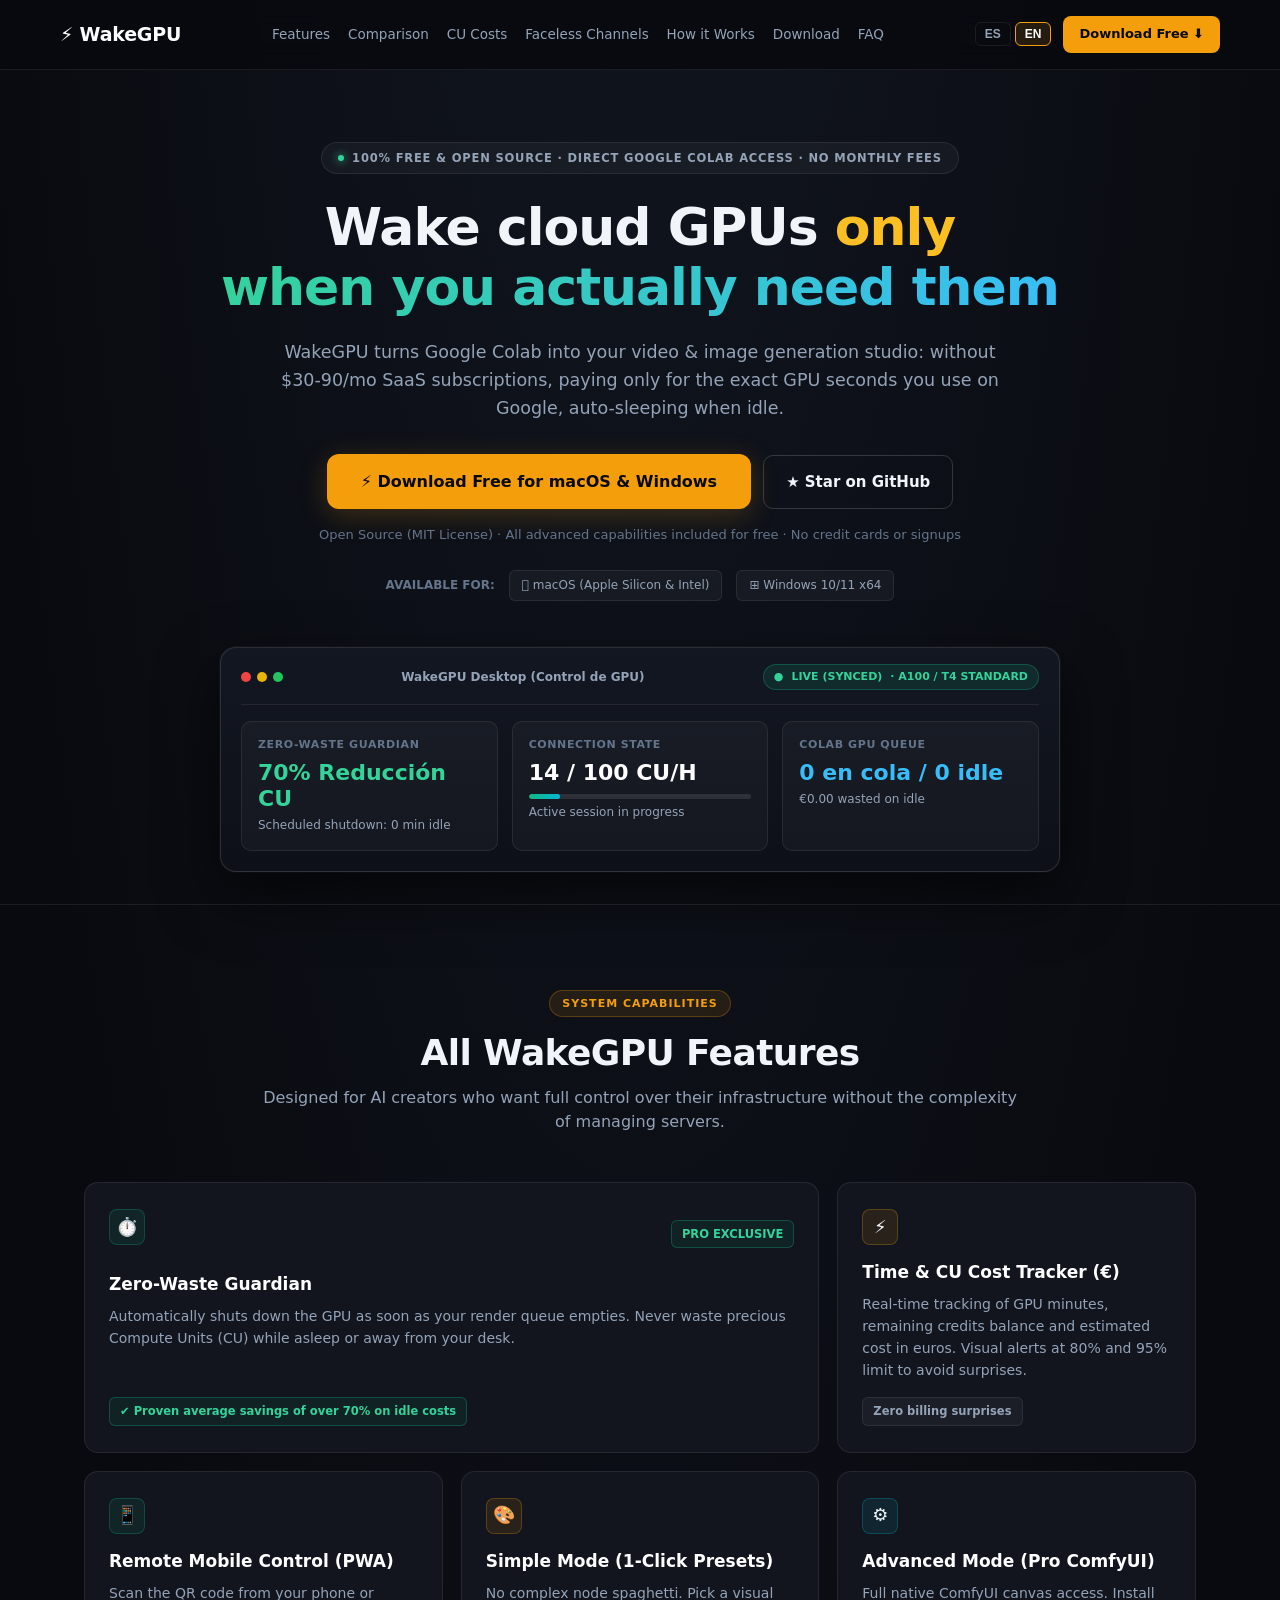
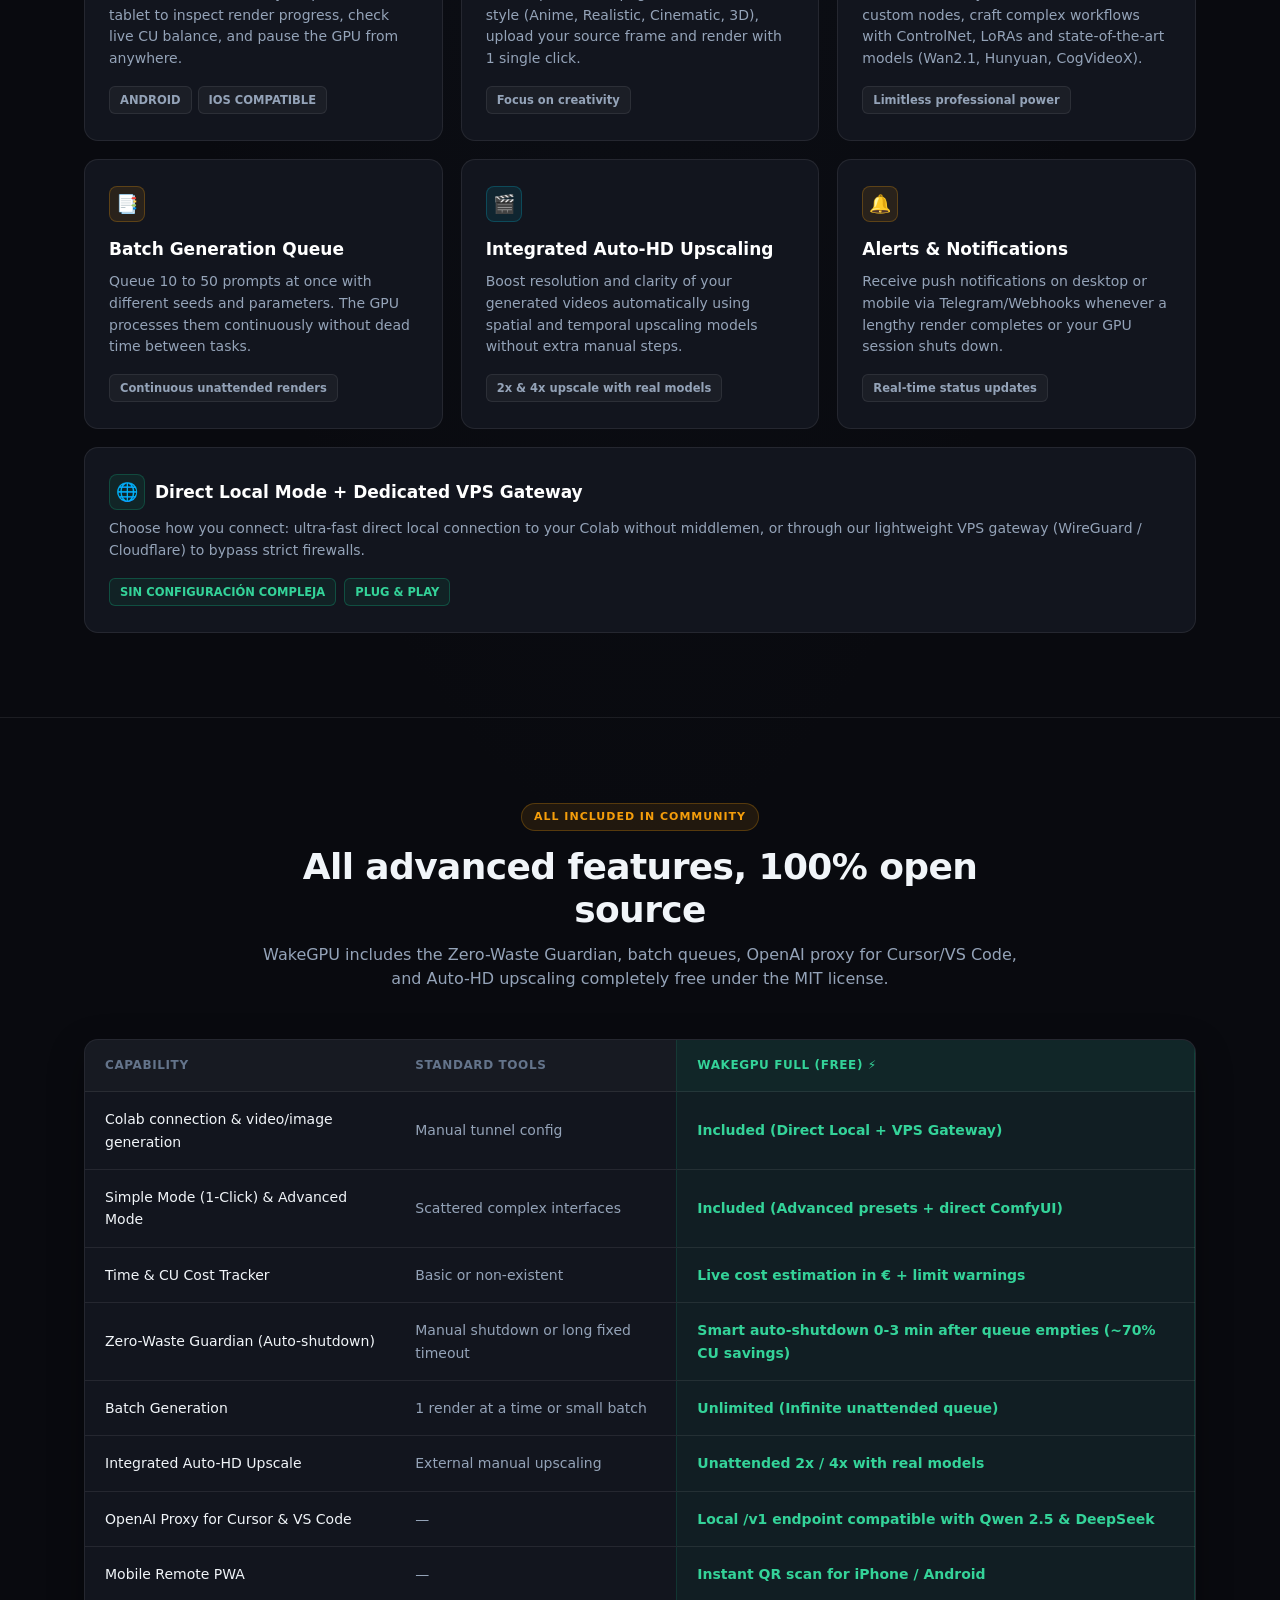
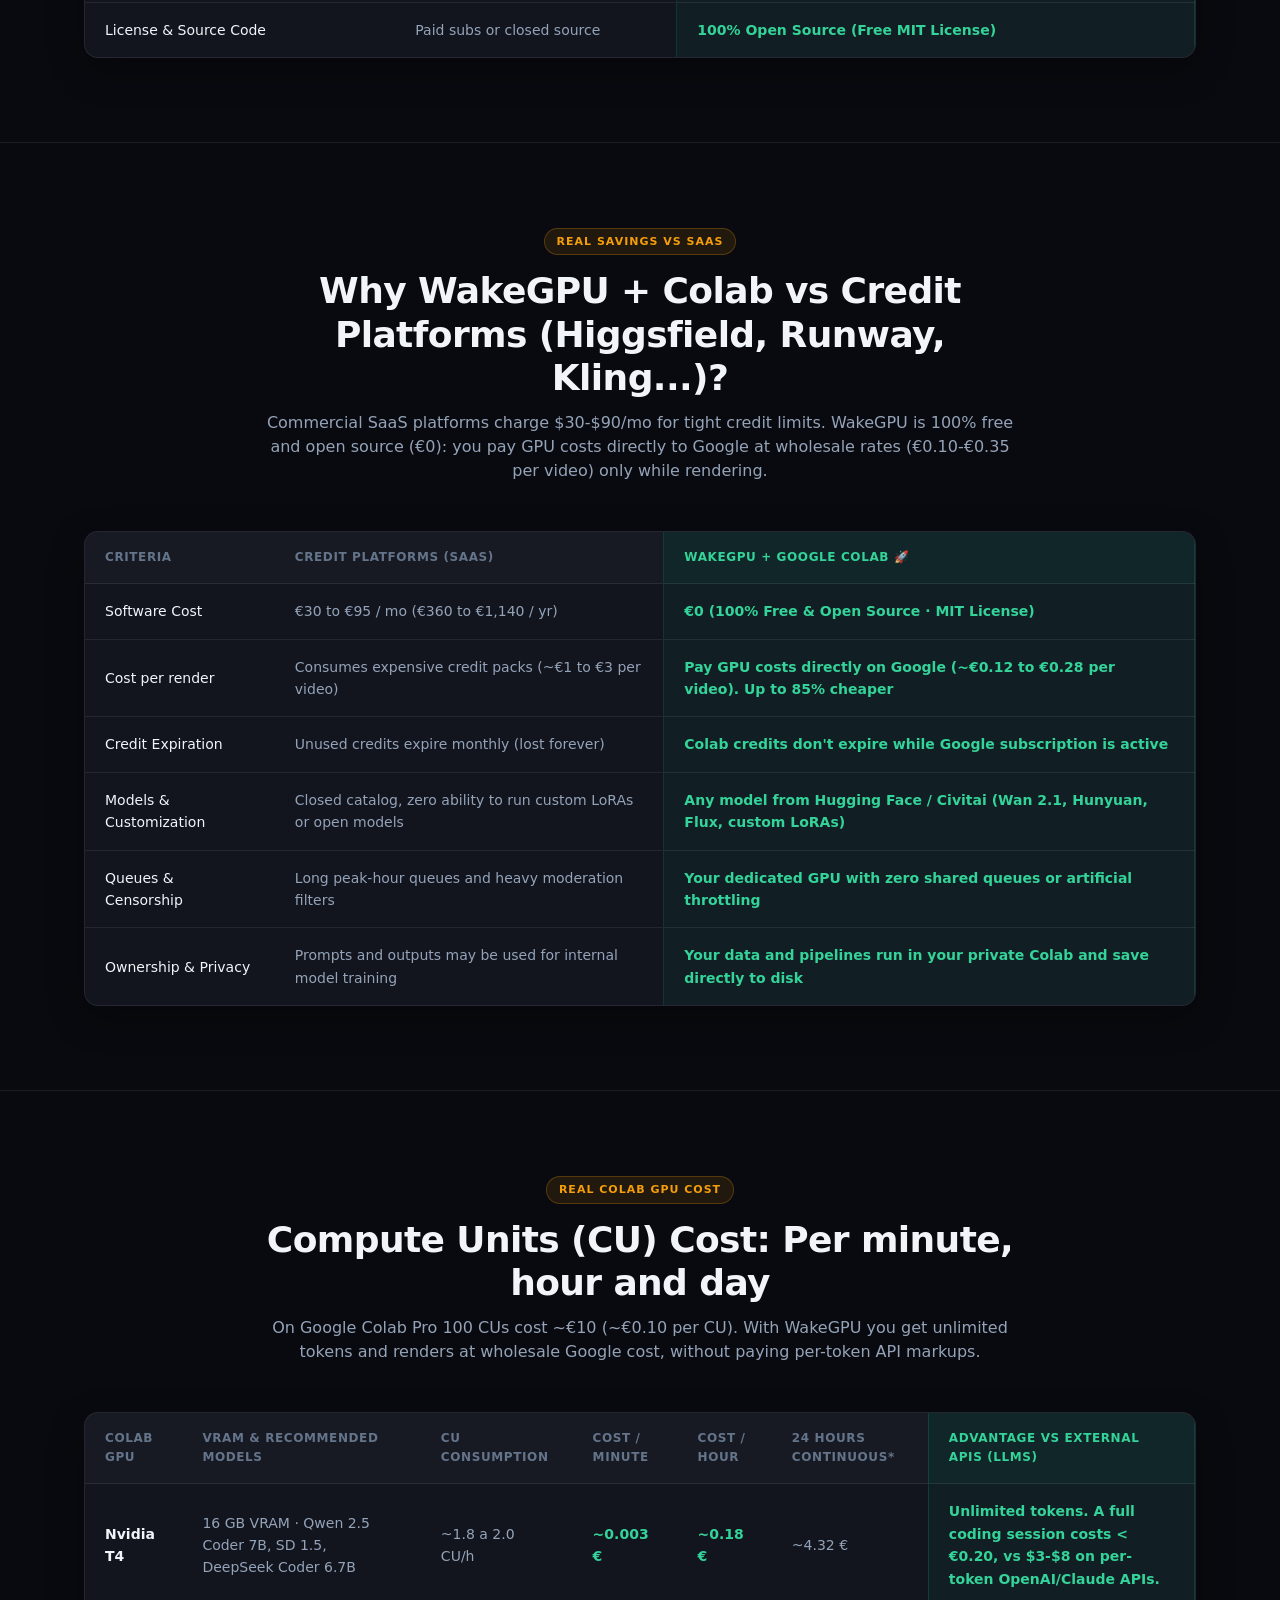
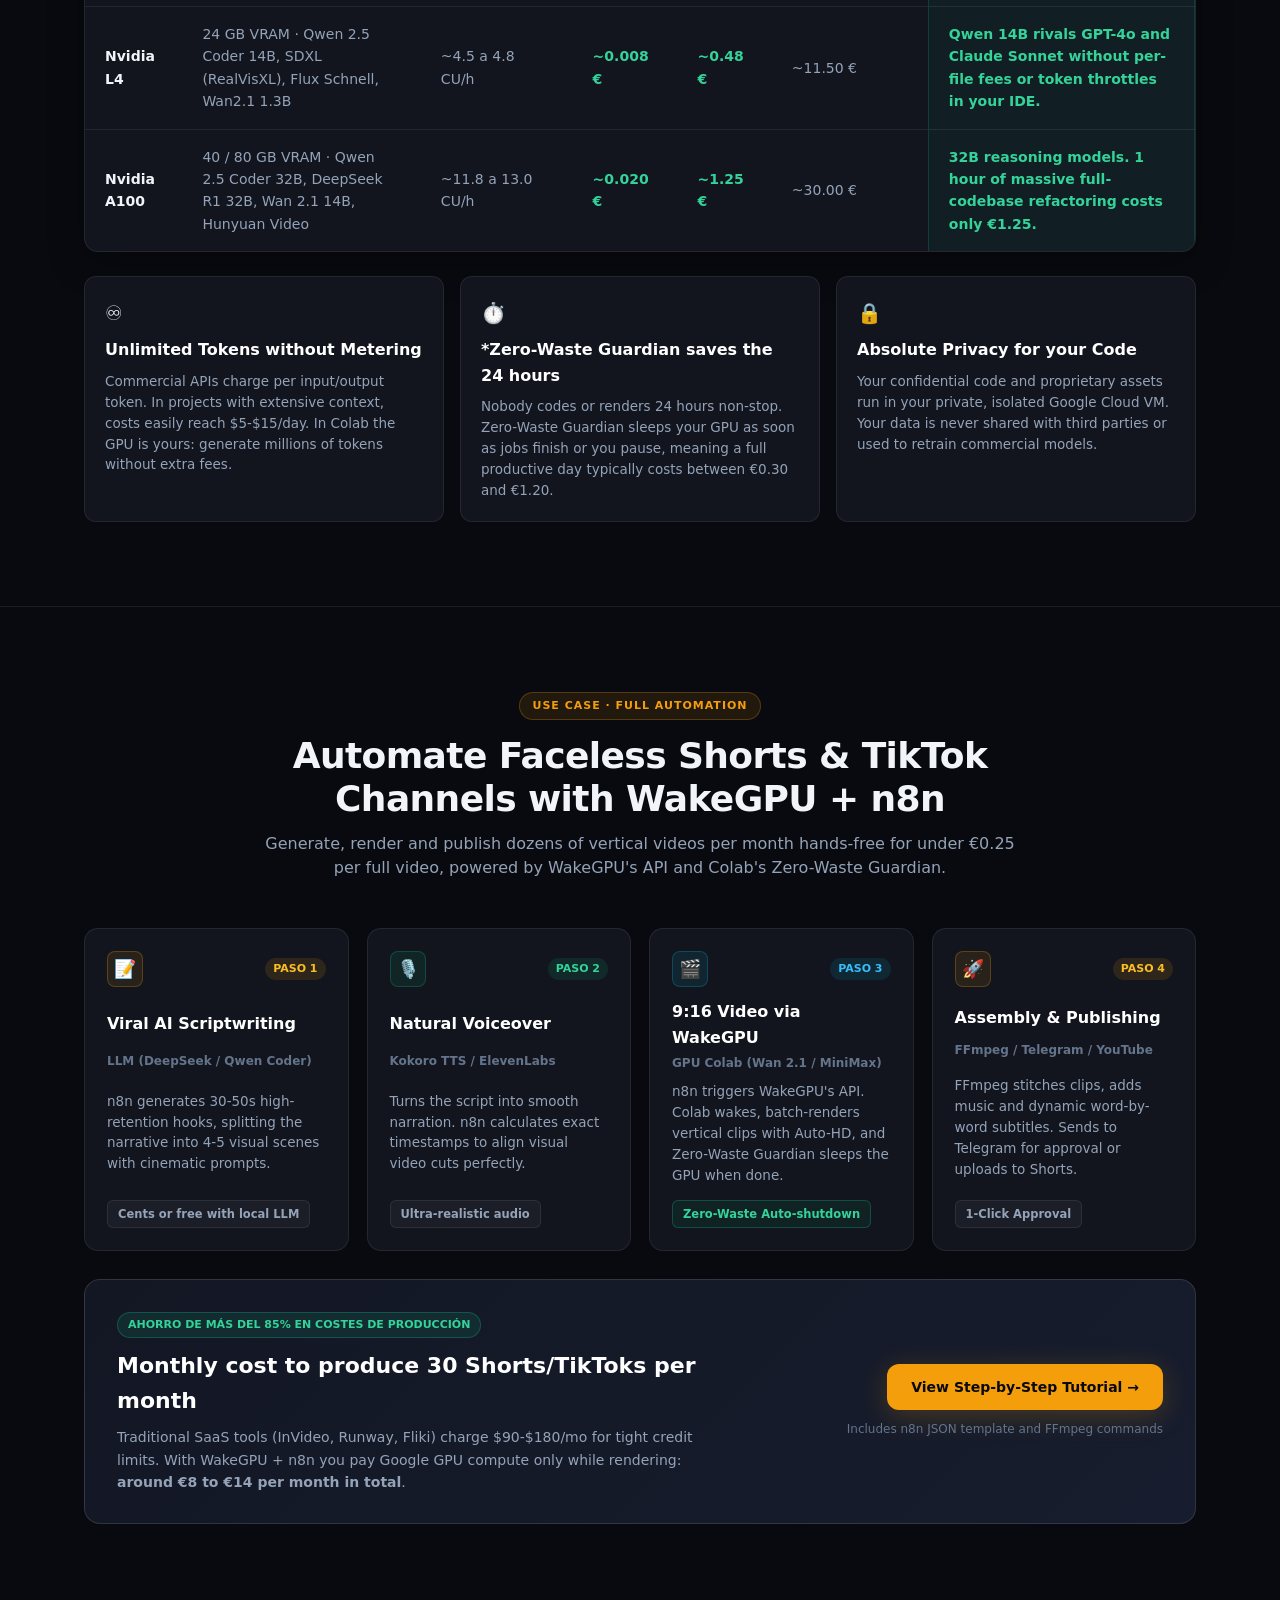
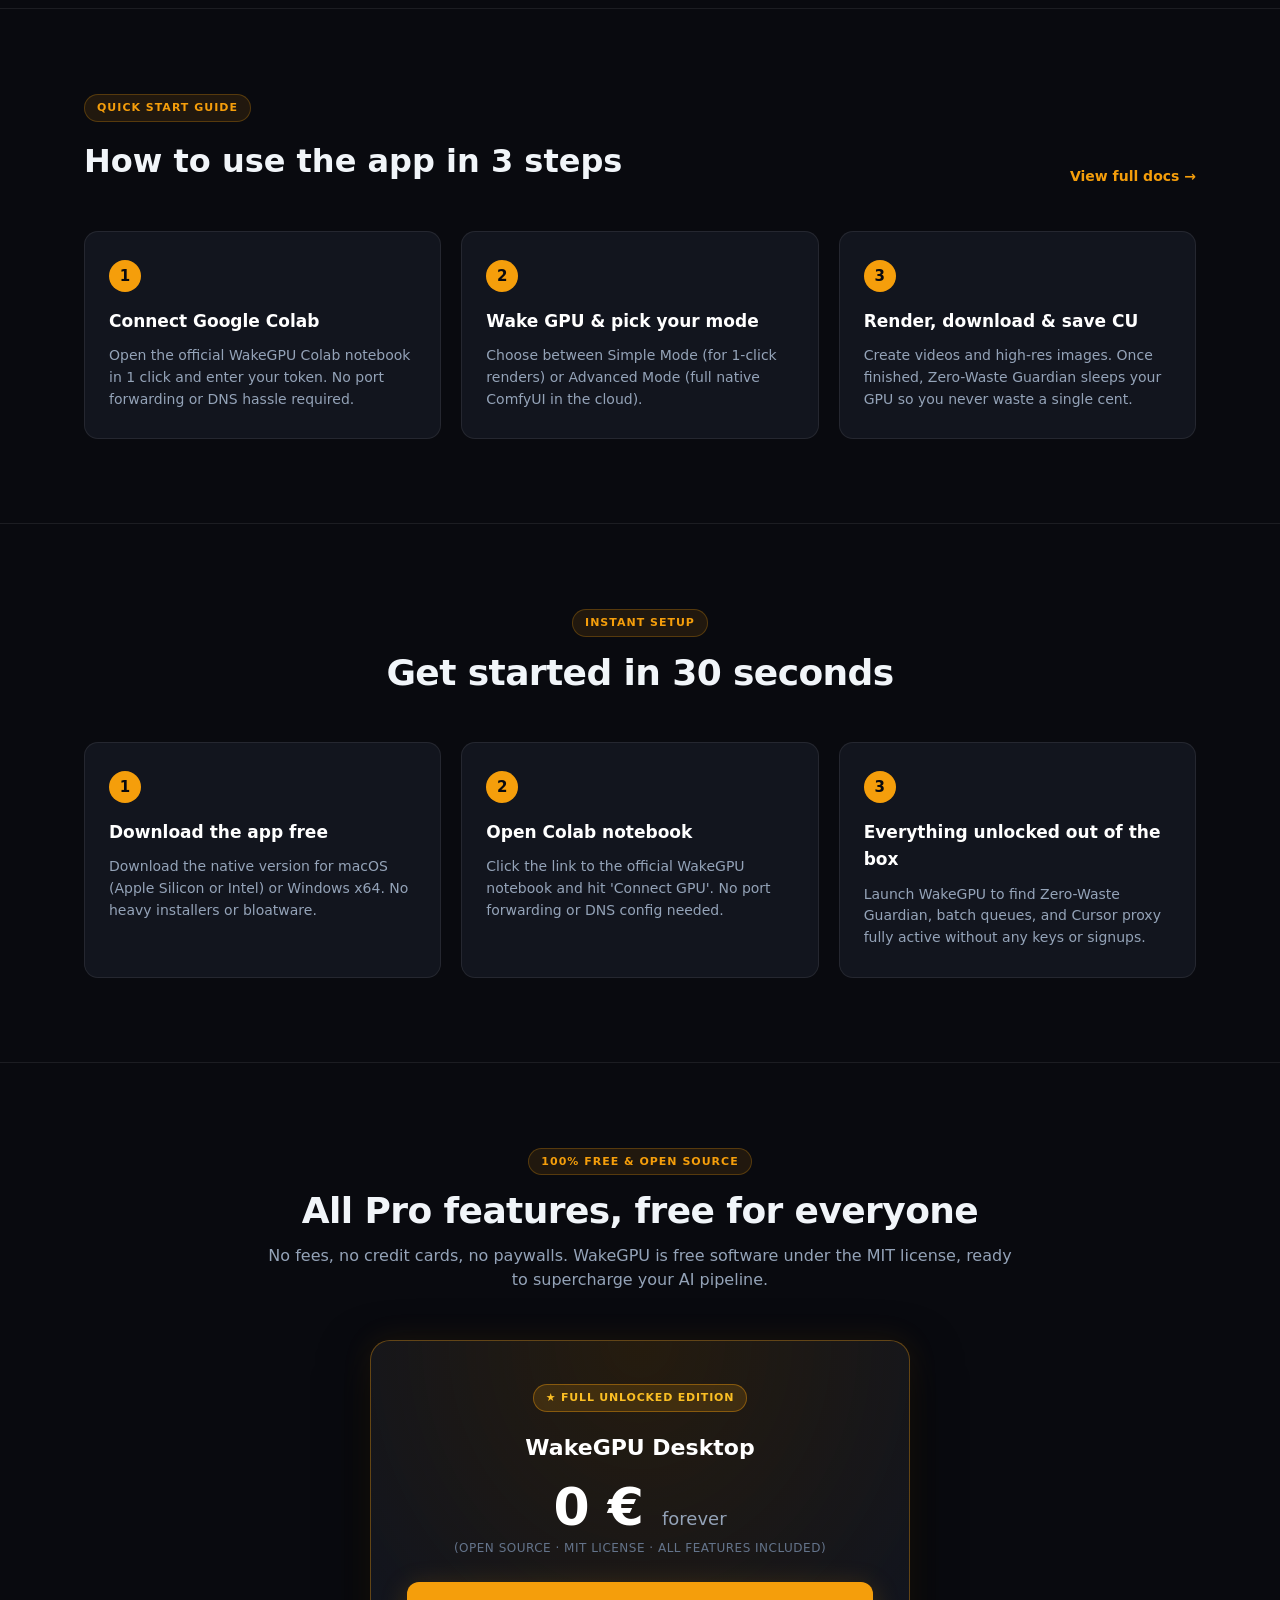
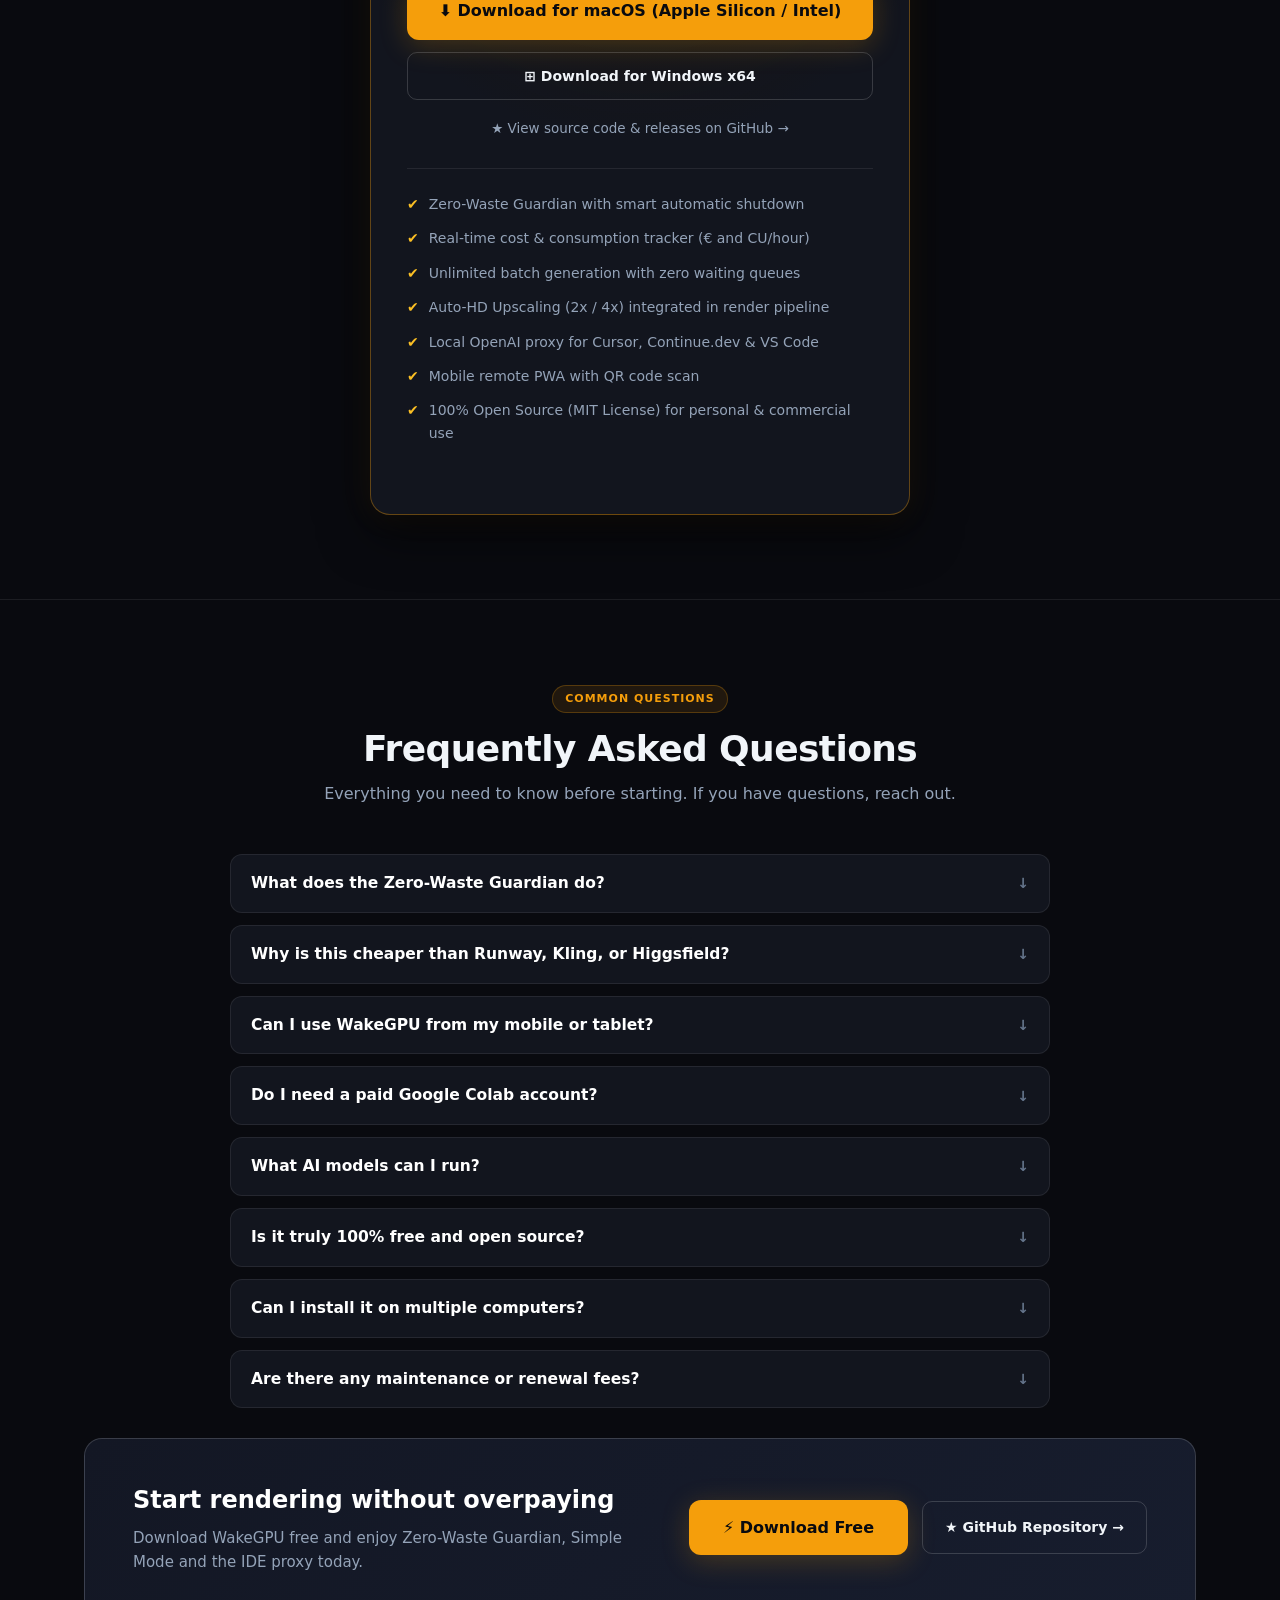
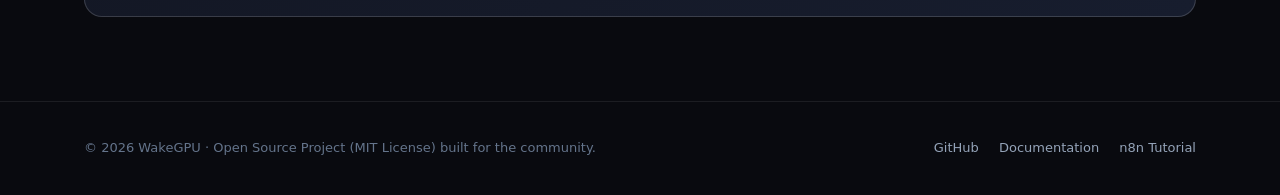
==== web/index.html @ 1412e888 "feat: initial release of WakeGPU - native macOS/Windows Colab GPU workbench" ====
<!doctype html>
<html lang="es">
<head>
<meta charset="utf-8">
<meta name="viewport" content="width=device-width, initial-scale=1">
<title>WakeGPU · Despierta GPUs en Google Colab bajo demanda (100% Open Source)</title>
<meta name="description" content="WakeGPU conecta Google Colab en tu estudio de generación de vídeo, imagen y LLMs para código (Cursor / VS Code). Cero gasto fantasma en reposo con Guardián Zero-Waste.">
<link rel="icon" type="image/svg+xml" href="favicon.svg">
<link rel="canonical" href="https://wakegpu.com/">

<!-- Open Graph / Facebook / WhatsApp / Telegram -->
<meta property="og:type" content="website">
<meta property="og:site_name" content="WakeGPU">
<meta property="og:url" content="https://wakegpu.com/">
<meta property="og:title" content="WakeGPU · Despierta GPUs en la nube solo cuando las necesitas">
<meta property="og:description" content="Convierte Google Colab en tu estudio privado de generación de vídeo, imagen y LLMs de código (VS Code / Cursor). Guardián Zero-Waste con apagado automático en reposo.">
<meta property="og:image" content="https://wakegpu.com/og-image.png">
<meta property="og:image:secure_url" content="https://wakegpu.com/og-image.png">
<meta property="og:image:type" content="image/png">
<meta property="og:image:width" content="1200">
<meta property="og:image:height" content="630">
<meta property="og:image:alt" content="WakeGPU - Control de GPUs de Google Colab y Guardián Zero-Waste">
<meta property="og:locale" content="es_ES">

<!-- Twitter / X / Discord Cards -->
<meta name="twitter:card" content="summary_large_image">
<meta name="twitter:url" content="https://wakegpu.com/">
<meta name="twitter:title" content="WakeGPU · Despierta GPUs en la nube solo cuando las necesitas">
<meta name="twitter:description" content="Convierte Google Colab en tu estudio de vídeo, imagen y LLMs (VS Code / Cursor). Guardián Zero-Waste con apagado automático sin cuotas mensuales.">
<meta name="twitter:image" content="https://wakegpu.com/og-image.png">
<meta name="twitter:image:alt" content="WakeGPU Preview">

<meta name="theme-color" content="#090a0f">
<style>
:root {
  --bg: #090a0f;
  --bg-card: #12151e;
  --bg-card-hover: #171b28;
  --line: rgba(255, 255, 255, 0.08);
  --line-strong: rgba(255, 255, 255, 0.16);
  --text: #f1f5f9;
  --text-muted: #94a3b8;
  --text-dim: #64748b;
  --gold: #f59e0b;
  --gold-light: #fbbf24;
  --gold-glow: rgba(245, 158, 11, 0.22);
  --emerald: #10b981;
  --emerald-light: #34d399;
  --emerald-bg: rgba(16, 185, 129, 0.12);
  --cyan: #06b6d4;
  --cyan-light: #38bdf8;
}
*{box-sizing:border-box}
html{scroll-behavior:smooth}
body{
  margin:0;
  font-family:system-ui,-apple-system,BlinkMacSystemFont,"Segoe UI",Roboto,sans-serif;
  background:var(--bg);
  background-image:radial-gradient(ellipse 80% 50% at 50% -10%, rgba(30, 41, 59, 0.45), transparent 70%);
  color:var(--text);
  line-height:1.6;
  -webkit-font-smoothing:antialiased;
}
.wrap{max-width:1160px;margin:0 auto;padding:0 24px}

/* HEADER */
header{
  position:sticky;
  top:0;
  background:rgba(9, 10, 15, 0.88);
  backdrop-filter:blur(14px);
  -webkit-backdrop-filter:blur(14px);
  border-bottom:1px solid var(--line);
  z-index:50;
}
.nav{
  display:flex;
  align-items:center;
  justify-content:space-between;
  padding:16px 0;
  gap:16px;
  flex-wrap:nowrap;
}
.brand{
  font-weight:700;
  font-size:19px;
  display:flex;
  align-items:center;
  color:#fff;
  text-decoration:none;
  letter-spacing:-0.2px;
  white-space:nowrap;
  flex-shrink:0;
}
.nav-links{
  display:flex;
  align-items:center;
  gap:clamp(10px, 1.4vw, 18px);
  white-space:nowrap;
  flex-shrink:1;
}
.nav-link{
  color:var(--text-muted);
  text-decoration:none;
  font-size:13.5px;
  font-weight:500;
  white-space:nowrap;
  transition:color .15s ease;
}
.nav-link:hover{color:#fff}
.nav-right{
  display:flex;
  align-items:center;
  gap:12px;
  flex-shrink:0;
  white-space:nowrap;
}
.btn-nav-pro{
  display:inline-flex;
  align-items:center;
  gap:6px;
  background:var(--gold);
  color:#090a0f;
  font-weight:700;
  font-size:13px;
  padding:8px 16px;
  border-radius:8px;
  text-decoration:none;
  white-space:nowrap;
  flex-shrink:0;
  transition:transform .12s,filter .12s;
}
.btn-nav-pro:hover{filter:brightness(1.1);transform:translateY(-1px)}
.lang{
  display:inline-flex;
  align-items:center;
  gap:4px;
  white-space:nowrap;
}
.lang button{
  background:none;
  border:1px solid var(--line);
  color:var(--text-muted);
  border-radius:6px;
  padding:4px 9px;
  cursor:pointer;
  font-size:12px;
  font-weight:600;
  white-space:nowrap;
}
.lang button.on{
  color:#fff;
  border-color:var(--gold);
  background:rgba(245, 158, 11, 0.12);
}

/* SECTIONS */
section{
  padding:84px 0;
  border-top:1px solid var(--line);
}
.sec-header{
  text-align:center;
  max-width:760px;
  margin:0 auto 48px;
}
.sec-tag{
  display:inline-block;
  font-size:11px;
  font-weight:700;
  text-transform:uppercase;
  letter-spacing:1px;
  color:var(--gold);
  background:rgba(245, 158, 11, 0.1);
  border:1px solid rgba(245, 158, 11, 0.25);
  padding:4px 12px;
  border-radius:99px;
  margin-bottom:14px;
}
.sec-header h2{
  font-size:clamp(26px, 3.8vw, 36px);
  margin:0 0 12px;
  font-weight:700;
  letter-spacing:-0.6px;
  line-height:1.2;
}
.sec-header p{
  color:var(--text-muted);
  font-size:16px;
  margin:0;
  line-height:1.5;
}

/* HERO */
.hero{
  text-align:center;
  padding:72px 0 32px;
  border-top:none;
}
.hero-pill{
  display:inline-flex;
  align-items:center;
  gap:8px;
  font-size:11.5px;
  font-weight:600;
  text-transform:uppercase;
  letter-spacing:0.8px;
  color:var(--text-muted);
  background:rgba(255, 255, 255, 0.04);
  border:1px solid var(--line);
  padding:6px 16px;
  border-radius:99px;
  margin-bottom:24px;
}
.hero-pill span.dot{
  width:6px;
  height:6px;
  border-radius:50%;
  background:var(--emerald-light);
  box-shadow:0 0 8px var(--emerald-light);
}
.hero h1{
  font-size:clamp(32px, 5.5vw, 52px);
  margin:0 auto 20px;
  font-weight:800;
  line-height:1.15;
  letter-spacing:-1px;
  max-width:880px;
}
.hl-gold{color:var(--gold-light)}
.hl-gradient{
  background:linear-gradient(135deg, #34d399 0%, #38bdf8 100%);
  -webkit-background-clip:text;
  -webkit-text-fill-color:transparent;
}
.hero-desc{
  color:var(--text-muted);
  font-size:17.5px;
  max-width:720px;
  margin:0 auto 32px;
  line-height:1.6;
}
.cta-gold{
  display:inline-flex;
  align-items:center;
  justify-content:center;
  gap:10px;
  background:var(--gold);
  color:#090a0f;
  font-weight:800;
  font-size:16px;
  padding:15px 34px;
  border-radius:12px;
  text-decoration:none;
  border:none;
  cursor:pointer;
  box-shadow:0 6px 28px var(--gold-glow);
  transition:transform .15s,filter .15s;
}
.cta-gold:hover{
  filter:brightness(1.1);
  transform:translateY(-2px);
}
.hero-sub{
  font-size:13px;
  color:var(--text-dim);
  margin-top:14px;
}
.platform-badges{
  display:flex;
  align-items:center;
  justify-content:center;
  gap:14px;
  margin-top:24px;
  font-size:12px;
  color:var(--text-muted);
  flex-wrap:wrap;
}
.platform-badge{
  display:inline-flex;
  align-items:center;
  gap:6px;
  background:rgba(255, 255, 255, 0.04);
  border:1px solid var(--line);
  padding:5px 12px;
  border-radius:6px;
}

/* HERO CONSOLE MOCKUP */
.hero-console{
  max-width:840px;
  margin:46px auto 0;
  background:linear-gradient(180deg, #131722 0%, #0d1017 100%);
  border:1px solid rgba(255, 255, 255, 0.12);
  border-radius:16px;
  padding:16px 20px 20px;
  box-shadow:0 24px 60px rgba(0,0,0,0.65), 0 0 0 1px rgba(255,255,255,0.04);
  text-align:left;
}
.console-bar{
  display:flex;
  align-items:center;
  justify-content:space-between;
  padding-bottom:14px;
  border-bottom:1px solid var(--line);
  margin-bottom:16px;
}
.console-dots{display:flex;gap:6px}
.console-dot{width:10px;height:10px;border-radius:50%}
.dot-red{background:#ef4444}
.dot-yellow{background:#eab308}
.dot-green{background:#22c55e}
.console-title{font-size:12px;color:var(--text-muted);font-weight:600}
.console-status{
  display:inline-flex;
  align-items:center;
  gap:8px;
  font-size:11px;
  color:var(--emerald-light);
  background:var(--emerald-bg);
  border:1px solid rgba(16, 185, 129, 0.3);
  padding:3px 10px;
  border-radius:99px;
  font-weight:600;
}
.console-metrics{
  display:grid;
  grid-template-columns:repeat(auto-fit, minmax(220px, 1fr));
  gap:14px;
}
.metric-box{
  background:rgba(255, 255, 255, 0.03);
  border:1px solid var(--line);
  border-radius:10px;
  padding:14px 16px;
}
.metric-lbl{font-size:11px;color:var(--text-dim);text-transform:uppercase;letter-spacing:0.6px;margin-bottom:6px;font-weight:700}
.metric-val{font-size:22px;font-weight:800;color:#fff;line-height:1.2}
.metric-val.green{color:var(--emerald-light)}
.metric-val.cyan{color:var(--cyan-light)}
.metric-sub{font-size:12px;color:var(--text-muted);margin-top:4px}
.meter-bar{
  height:5px;
  background:rgba(255,255,255,0.1);
  border-radius:99px;
  margin:8px 0 4px;
  overflow:hidden;
}
.meter-fill{
  height:100%;
  width:14%;
  background:linear-gradient(90deg, var(--emerald), var(--cyan));
  border-radius:99px;
}

/* BENTO FEATURES */
.feats-bento{
  display:grid;
  grid-template-columns:repeat(3, 1fr);
  gap:18px;
}
.feat-card{
  background:var(--bg-card);
  border:1px solid var(--line);
  border-radius:14px;
  padding:26px 24px;
  transition:border-color .15s,transform .15s;
  display:flex;
  flex-direction:column;
  justify-content:space-between;
}
.feat-card:hover{
  border-color:var(--line-strong);
  transform:translateY(-2px);
  background:var(--bg-card-hover);
}
.feat-card.wide{grid-column:span 2}
.feat-card.full{grid-column:span 3}
.feat-icon{
  width:36px;
  height:36px;
  border-radius:8px;
  display:inline-flex;
  align-items:center;
  justify-content:center;
  font-size:18px;
  margin-bottom:14px;
  background:rgba(245, 158, 11, 0.1);
  border:1px solid rgba(245, 158, 11, 0.25);
}
.feat-icon.green{
  background:rgba(16, 185, 129, 0.1);
  border-color:rgba(16, 185, 129, 0.25);
}
.feat-icon.cyan{
  background:rgba(6, 182, 212, 0.1);
  border-color:rgba(6, 182, 212, 0.25);
}
.feat-card h3{
  font-size:17px;
  margin:0 0 8px;
  font-weight:700;
  color:#fff;
}
.feat-card p{
  font-size:14px;
  color:var(--text-muted);
  margin:0 0 16px;
  line-height:1.55;
}
.feat-pill{
  display:inline-flex;
  align-items:center;
  gap:6px;
  font-size:11.5px;
  font-weight:600;
  padding:4px 10px;
  border-radius:6px;
  background:rgba(255, 255, 255, 0.04);
  border:1px solid var(--line);
  color:var(--text-muted);
  width:fit-content;
}
.feat-pill.highlight{
  background:rgba(16, 185, 129, 0.08);
  border-color:rgba(16, 185, 129, 0.3);
  color:var(--emerald-light);
}

/* COMPARISON TABLES */
.table-wrap{
  overflow-x:auto;
  border:1px solid var(--line);
  border-radius:14px;
  background:var(--bg-card);
  box-shadow:0 12px 36px rgba(0,0,0,0.3);
}
table{
  width:100%;
  border-collapse:collapse;
  text-align:left;
  font-size:14px;
}
th, td{
  padding:16px 20px;
  border-bottom:1px solid var(--line);
  vertical-align:middle;
}
th{
  background:rgba(255, 255, 255, 0.02);
  color:var(--text-dim);
  font-weight:700;
  font-size:12px;
  text-transform:uppercase;
  letter-spacing:0.6px;
}
tr:last-child td{border-bottom:none}
td.pro-col, th.pro-col{
  background:rgba(16, 185, 129, 0.05);
  border-left:1px solid rgba(16, 185, 129, 0.2);
  border-right:1px solid rgba(16, 185, 129, 0.2);
  color:var(--emerald-light);
  font-weight:600;
}
th.pro-col{
  color:var(--emerald-light);
  background:rgba(16, 185, 129, 0.1);
}
td.dim{color:var(--text-muted)}

/* 3 STEPS */
.steps-grid{
  display:grid;
  grid-template-columns:repeat(3, 1fr);
  gap:20px;
}
.step-card{
  background:var(--bg-card);
  border:1px solid var(--line);
  border-radius:14px;
  padding:28px 24px;
  position:relative;
}
.step-num{
  width:32px;
  height:32px;
  border-radius:50%;
  background:var(--gold);
  color:#090a0f;
  font-weight:800;
  display:flex;
  align-items:center;
  justify-content:center;
  font-size:15px;
  margin-bottom:16px;
}
.step-card h3{
  font-size:17px;
  margin:0 0 10px;
  color:#fff;
}
.step-card p{
  font-size:14px;
  color:var(--text-muted);
  margin:0;
  line-height:1.55;
}

/* PRICING CARD */
.pricing-center{
  max-width:540px;
  margin:0 auto;
  background:radial-gradient(ellipse 100% 80% at 50% 0%, rgba(245, 158, 11, 0.12), #12151e 65%);
  border:1px solid rgba(245, 158, 11, 0.35);
  border-radius:20px;
  padding:42px 36px;
  text-align:center;
  box-shadow:0 18px 50px rgba(0,0,0,0.6), 0 0 30px rgba(245, 158, 11, 0.1);
}
.price-pill{
  display:inline-block;
  background:rgba(245, 158, 11, 0.15);
  border:1px solid rgba(245, 158, 11, 0.4);
  color:var(--gold-light);
  font-size:11px;
  font-weight:700;
  padding:4px 12px;
  border-radius:99px;
  letter-spacing:0.8px;
  margin-bottom:18px;
}
.pricing-title{font-size:22px;font-weight:700;margin:0 0 8px;color:#fff}
.price-big{
  font-size:52px;
  font-weight:800;
  color:#fff;
  line-height:1;
  margin:16px 0 6px;
}
.price-big span{font-size:18px;font-weight:500;color:var(--text-muted)}
.price-equiv{font-size:12px;color:var(--text-dim);margin-bottom:24px;text-transform:uppercase;letter-spacing:0.5px}
.price-features{
  text-align:left;
  margin:28px 0;
  border-top:1px solid var(--line);
  padding-top:24px;
  display:flex;
  flex-direction:column;
  gap:12px;
}
.price-feat-item{
  display:flex;
  align-items:flex-start;
  gap:10px;
  font-size:14px;
  color:var(--text-muted);
}
.price-feat-item span.chk{color:var(--gold-light);font-weight:800}
.recovery-link{font-size:13px;color:var(--gold);text-decoration:none;margin-top:20px;display:inline-block}
.recovery-link:hover{text-decoration:underline}

/* FAQ ACCORDION */
.faq-list{
  max-width:820px;
  margin:0 auto;
  display:flex;
  flex-direction:column;
  gap:12px;
}
details{
  background:var(--bg-card);
  border:1px solid var(--line);
  border-radius:12px;
  padding:16px 20px;
  transition:border-color .15s;
}
details[open]{border-color:var(--line-strong)}
summary{
  cursor:pointer;
  font-weight:600;
  font-size:15.5px;
  color:#fff;
  list-style:none;
  display:flex;
  align-items:center;
  justify-content:space-between;
}
summary::-webkit-details-marker{display:none}
summary::after{
  content:'↓';
  font-size:14px;
  color:var(--text-dim);
  transition:transform .2s;
}
details[open] summary::after{transform:rotate(180deg);color:var(--gold)}
details p{
  margin:14px 0 0;
  font-size:14px;
  color:var(--text-muted);
  line-height:1.6;
}

/* PREFOOTER BANNER */
.prefooter-cta{
  background:linear-gradient(135deg, #131724 0%, #171d2e 100%);
  border:1px solid var(--line-strong);
  border-radius:18px;
  padding:42px 48px;
  display:flex;
  align-items:center;
  justify-content:space-between;
  gap:24px;
  margin-top:30px;
}
.prefooter-text h3{font-size:24px;font-weight:700;margin:0 0 6px;color:#fff}
.prefooter-text p{margin:0;color:var(--text-muted);font-size:15px}
.prefooter-actions{display:flex;gap:14px;align-items:center;flex-shrink:0}
.btn-sec-outline{
  display:inline-flex;
  align-items:center;
  gap:8px;
  background:transparent;
  color:var(--text);
  border:1px solid var(--line-strong);
  text-decoration:none;
  padding:14px 22px;
  border-radius:10px;
  font-size:14px;
  font-weight:600;
  transition:border-color .15s;
}
.btn-sec-outline:hover{border-color:var(--gold)}

/* FOOTER */
footer{
  border-top:1px solid var(--line);
  padding:36px 0;
  font-size:13px;
  color:var(--text-dim);
}
.footer-inner{
  display:flex;
  align-items:center;
  justify-content:space-between;
  flex-wrap:wrap;
  gap:16px;
}
.footer-links a{
  color:var(--text-muted);
  text-decoration:none;
  margin-left:16px;
  transition:color .12s;
}
.footer-links a:hover{color:var(--gold)}

/* POST-CHECKOUT MODAL */
#postCheckoutBox{
  display:none;
  position:fixed;
  inset:0;
  background:rgba(0,0,0,0.85);
  backdrop-filter:blur(8px);
  z-index:999;
  align-items:center;
  justify-content:center;
  padding:20px;
}
#postCheckoutBox.show{display:flex}
.modal-card{
  background:#131722;
  border:1px solid var(--gold);
  border-radius:16px;
  padding:32px;
  max-width:500px;
  width:100%;
  text-align:center;
  box-shadow:0 20px 60px rgba(0,0,0,0.9);
}
.key-box{
  background:#090a0f;
  border:1px dashed var(--gold);
  border-radius:8px;
  padding:14px;
  font-family:monospace;
  font-size:16px;
  color:var(--gold-light);
  margin:18px 0;
  display:flex;
  align-items:center;
  justify-content:space-between;
  gap:10px;
}

/* RESPONSIVE */
@media(max-width:1080px){
  .nav-link{font-size:12.5px}
  .nav-links{gap:10px}
}
@media(max-width:900px){
  .feats-bento{grid-template-columns:1fr}
  .feat-card.wide,.feat-card.full{grid-column:span 1}
  .steps-grid{grid-template-columns:1fr}
  .prefooter-cta{flex-direction:column;text-align:center;padding:32px 24px}
  .prefooter-actions{flex-direction:column;width:100%}
  .prefooter-actions a{width:100%;justify-content:center}
}
@media(max-width:880px){
  .nav-links{display:none}
}
@media(max-width:640px){
  section{padding:56px 0}
  .hero{padding:48px 0 20px}
  .pricing-center{padding:30px 20px}
}
</style>
<script src="https://assets.lemonsqueezy.com/lemon.js" defer></script>
</head>
<body>

<!-- HEADER -->
<header>
  <div class="wrap nav">
    <a href="#" class="brand">
      <span>⚡ WakeGPU</span>
    </a>
    <div class="nav-links">
      <a href="#funcionalidades" class="nav-link" data-es="Funcionalidades" data-en="Features">Funcionalidades</a>
      <a href="#comparativa" class="nav-link" data-es="Comparativa" data-en="Comparison">Comparativa</a>
      <a href="#costes-cu" class="nav-link" data-es="Costes CU" data-en="CU Costs">Costes CU</a>
      <a href="#faceless" class="nav-link" data-es="Canales Faceless" data-en="Faceless Channels">Canales Faceless</a>
      <a href="#como-funciona" class="nav-link" data-es="Cómo Funciona" data-en="How it Works">Cómo Funciona</a>
      <a href="#descargar" class="nav-link" data-es="Descargar" data-en="Download">Descargar</a>
      <a href="#faq" class="nav-link" data-es="FAQ" data-en="FAQ">FAQ</a>
    </div>
    <div class="nav-right">
      <div class="lang">
        <button id="btnEs" class="on">ES</button>
        <button id="btnEn">EN</button>
      </div>
      <a href="#descargar" class="btn-nav-pro" data-es="Descargar Gratis ⬇" data-en="Download Free ⬇">Descargar Gratis ⬇</a>
    </div>
  </div>
</header>

<!-- HERO -->
<section class="hero wrap">
  <div class="hero-pill">
    <span class="dot"></span>
    <span data-es="100% GRATUITO Y OPEN SOURCE · ACCESO DIRECTO A GOOGLE COLAB · SIN CUOTAS NI SUSCRIPCIONES" data-en="100% FREE & OPEN SOURCE · DIRECT GOOGLE COLAB ACCESS · NO MONTHLY FEES">100% GRATUITO Y OPEN SOURCE · ACCESO DIRECTO A GOOGLE COLAB · SIN CUOTAS NI SUSCRIPCIONES</span>
  </div>

  <h1 data-es="Despierta GPUs en la nube <span class='hl-gold'>solo</span><br><span class='hl-gradient'>cuando las necesitas</span>" data-en="Wake cloud GPUs <span class='hl-gold'>only</span><br><span class='hl-gradient'>when you actually need them</span>">
    Despierta GPUs en la nube <span class="hl-gold">solo</span><br><span class="hl-gradient">cuando las necesitas</span>
  </h1>

  <p class="hero-desc" data-es="WakeGPU conecta Google Colab en tu estudio de generación de vídeo e imágenes: sin cuotas de 30-90$/mes de plataformas SaaS, pagas solo los segundos de GPU que usas en Google y se apaga sola cuando no hay trabajo." data-en="WakeGPU turns Google Colab into your video & image generation studio: without $30-90/mo SaaS subscriptions, paying only for the exact GPU seconds you use on Google, auto-sleeping when idle.">
    WakeGPU conecta Google Colab en tu estudio de generación de vídeo e imágenes: sin cuotas de 30-90$/mes de plataformas SaaS, pagas solo los segundos de GPU que usas en Google y se apaga sola cuando no hay trabajo.
  </p>

  <div style="display:flex;align-items:center;justify-content:center;gap:12px;flex-wrap:wrap;margin:28px 0 16px;">
    <a href="#descargar" class="cta-gold" style="margin:0;" data-es="⚡ Descargar Gratis para macOS y Windows" data-en="⚡ Download Free for macOS & Windows">
      ⚡ Descargar Gratis para macOS y Windows
    </a>
    <a href="https://github.com/devexsolutions/wakegpu" target="_blank" rel="noopener" class="btn-sec-outline" style="padding:14px 22px;font-size:15px;display:inline-flex;align-items:center;gap:8px;" data-es="★ Ver en GitHub" data-en="★ Star on GitHub">
      ★ Ver en GitHub
    </a>
  </div>

  <div class="hero-sub" data-es="Código Abierto (Licencia MIT) · Todas las funciones avanzadas incluidas sin coste · Sin tarjetas ni registros" data-en="Open Source (MIT License) · All advanced capabilities included for free · No credit cards or signups">
    Código Abierto (Licencia MIT) · Todas las funciones avanzadas incluidas sin coste · Sin tarjetas ni registros
  </div>

  <div class="platform-badges">
    <span style="font-weight:700;color:var(--text-dim);" data-es="DISPONIBLE PARA:" data-en="AVAILABLE FOR:">DISPONIBLE PARA:</span>
    <span class="platform-badge"> macOS (Apple Silicon & Intel)</span>
    <span class="platform-badge">⊞ Windows 10/11 x64</span>
  </div>

  <!-- HERO CONSOLE MOCKUP -->
  <div class="hero-console">
    <div class="console-bar">
      <div class="console-dots">
        <div class="console-dot dot-red"></div>
        <div class="console-dot dot-yellow"></div>
        <div class="console-dot dot-green"></div>
      </div>
      <div class="console-title">WakeGPU Desktop (Control de GPU)</div>
      <div class="console-status">
        <span>●</span> <span data-es="EN VIVO (SINCRONIZADO)" data-en="LIVE (SYNCED)">EN VIVO (SINCRONIZADO)</span> · A100 / T4 STANDARD
      </div>
    </div>
    <div class="console-metrics">
      <div class="metric-box">
        <div class="metric-lbl" data-es="Guardián Zero-Waste" data-en="Zero-Waste Guardian">Guardián Zero-Waste</div>
        <div class="metric-val green">70% Reducción CU</div>
        <div class="metric-sub" data-es="Apagado programado: 0 min idle" data-en="Scheduled shutdown: 0 min idle">Apagado programado: 0 min idle</div>
      </div>
      <div class="metric-box">
        <div class="metric-lbl" data-es="Estado de la Conexión" data-en="Connection State">Estado de la Conexión</div>
        <div class="metric-val">14 / 100 CU/H</div>
        <div class="meter-bar"><div class="meter-fill"></div></div>
        <div class="metric-sub" data-es="Sesión en uso activa" data-en="Active session in progress">Sesión en uso activa</div>
      </div>
      <div class="metric-box">
        <div class="metric-lbl" data-es="Cola de GPU en Colab" data-en="Colab GPU Queue">Cola de GPU en Colab</div>
        <div class="metric-val cyan">0 en cola / 0 idle</div>
        <div class="metric-sub" data-es="0.00 € gastados sin render" data-en="€0.00 wasted on idle">0.00 € gastados sin render</div>
      </div>
    </div>
  </div>
</section>

<!-- FUNCIONALIDADES BENTO -->
<section id="funcionalidades">
  <div class="wrap">
    <div class="sec-header">
      <span class="sec-tag" data-es="CAPACIDADES DEL SISTEMA" data-en="SYSTEM CAPABILITIES">CAPACIDADES DEL SISTEMA</span>
      <h2 data-es="Todas las funcionalidades de WakeGPU" data-en="All WakeGPU Features">Todas las funcionalidades de WakeGPU</h2>
      <p data-es="Diseñado para creadores de IA que quieren tener control total de su infraestructura sin complicarse la vida con servidores." data-en="Designed for AI creators who want full control over their infrastructure without the complexity of managing servers.">
        Diseñado para creadores de IA que quieren tener control total de su infraestructura sin complicarse la vida con servidores.
      </p>
    </div>

    <div class="feats-bento">
      <!-- Wide Guardian -->
      <div class="feat-card wide">
        <div>
          <div style="display:flex;justify-content:space-between;align-items:center;margin-bottom:12px;">
            <div class="feat-icon green">⏱️</div>
            <span class="feat-pill highlight" data-es="PRO EXCLUSIVO" data-en="PRO EXCLUSIVE">PRO EXCLUSIVO</span>
          </div>
          <h3 data-es="Guardián Zero-Waste" data-en="Zero-Waste Guardian">Guardián Zero-Waste</h3>
          <p data-es="Apaga automáticamente la GPU en cuanto la cola se vacía. Evita gastar decenas de Compute Units (CU) por olvido mientras duermes o no estás frente al ordenador." data-en="Automatically shuts down the GPU as soon as your render queue empties. Never waste precious Compute Units (CU) while asleep or away from your desk.">
            Apaga automáticamente la GPU en cuanto la cola se vacía. Evita gastar decenas de Compute Units (CU) por olvido mientras duermes o no estás frente al ordenador.
          </p>
        </div>
        <div class="feat-pill highlight" data-es="✔ Ahorro medio comprobado de más del 70% de gasto fantasma" data-en="✔ Proven average savings of over 70% on idle costs">
          ✔ Ahorro medio comprobado de más del 70% de gasto fantasma
        </div>
      </div>

      <!-- Panel Consumo -->
      <div class="feat-card">
        <div>
          <div class="feat-icon">⚡</div>
          <h3 data-es="Panel de Tiempo y Consumo CU (€)" data-en="Time & CU Cost Tracker (€)">Panel de Tiempo y Consumo CU (€)</h3>
          <p data-es="Control en tiempo real de minutos de GPU, balance de créditos restantes y coste estimado en euros. Avisos visuales al llegar al 80% y al 95% de consumo para evitar cortes imprevistos." data-en="Real-time tracking of GPU minutes, remaining credits balance and estimated cost in euros. Visual alerts at 80% and 95% limit to avoid surprises.">
            Control en tiempo real de minutos de GPU, balance de créditos restantes y coste estimado en euros. Avisos visuales al llegar al 80% y al 95% de consumo para evitar cortes imprevistos.
          </p>
        </div>
        <div class="feat-pill" data-es="0% sorpresas en tu factura" data-en="Zero billing surprises">0% sorpresas en tu factura</div>
      </div>

      <!-- Control Móvil -->
      <div class="feat-card">
        <div>
          <div class="feat-icon green">📱</div>
          <h3 data-es="Control Móvil Remoto (PWA Móvil)" data-en="Remote Mobile Control (PWA)">Control Móvil Remoto (PWA Móvil)</h3>
          <p data-es="Escanea el código QR desde tu teléfono o tablet y comprueba el progreso de tus renders, balance de CU en tiempo real y detén la GPU desde cualquier lugar de tu red local o internet." data-en="Scan the QR code from your phone or tablet to inspect render progress, check live CU balance, and pause the GPU from anywhere.">
            Escanea el código QR desde tu teléfono o tablet y comprueba el progreso de tus renders, balance de CU en tiempo real y detén la GPU desde cualquier lugar de tu red local o internet.
          </p>
        </div>
        <div style="display:flex;gap:6px;">
          <span class="feat-pill">ANDROID</span>
          <span class="feat-pill">IOS COMPATIBLE</span>
        </div>
      </div>

      <!-- Modo Sencillo -->
      <div class="feat-card">
        <div>
          <div class="feat-icon">🎨</div>
          <h3 data-es="Modo Sencillo (1-Clic Preajustado)" data-en="Simple Mode (1-Click Presets)">Modo Sencillo (1-Clic Preajustado)</h3>
          <p data-es="Sin pantallas complejas ni nodos. Selecciona estilo de vídeo (Anime, Hiperrealista, Cinemático, 3D), sube tu imagen de referencia y genera con 1 solo clic. Ideal para creadores no técnicos." data-en="No complex node spaghetti. Pick a visual style (Anime, Realistic, Cinematic, 3D), upload your source frame and render with 1 single click.">
            Sin pantallas complejas ni nodos. Selecciona estilo de vídeo (Anime, Hiperrealista, Cinemático, 3D), sube tu imagen de referencia y genera con 1 solo clic. Ideal para creadores no técnicos.
          </p>
        </div>
        <div class="feat-pill" data-es="Enfoque en la creatividad" data-en="Focus on creativity">Enfoque en la creatividad</div>
      </div>

      <!-- Modo Avanzado -->
      <div class="feat-card">
        <div>
          <div class="feat-icon cyan">⚙️</div>
          <h3 data-es="Modo Avanzado (ComfyUI Profesional)" data-en="Advanced Mode (Pro ComfyUI)">Modo Avanzado (ComfyUI Profesional)</h3>
          <p data-es="Acceso completo al lienzo nativo de ComfyUI. Instala nodos personalizados, crea workflows complejos con ControlNet, LoRAs y modelos de última generación (Wan2.1, Hunyuan, CogVideoX)." data-en="Full native ComfyUI canvas access. Install custom nodes, craft complex workflows with ControlNet, LoRAs and state-of-the-art models (Wan2.1, Hunyuan, CogVideoX).">
            Acceso completo al lienzo nativo de ComfyUI. Instala nodos personalizados, crea workflows complejos con ControlNet, LoRAs y modelos de última generación (Wan2.1, Hunyuan, CogVideoX).
          </p>
        </div>
        <div class="feat-pill" data-es="Potencia profesional sin límites" data-en="Limitless professional power">Potencia profesional sin límites</div>
      </div>

      <!-- Lotes -->
      <div class="feat-card">
        <div>
          <div class="feat-icon">📑</div>
          <h3 data-es="Generación por Lotes" data-en="Batch Generation Queue">Generación por Lotes</h3>
          <p data-es="Encola 10 o 50 prompts de golpe con distintas semillas y parámetros. La GPU los procesa de forma continua y automatizada sin esperas entre un trabajo y el siguiente." data-en="Queue 10 to 50 prompts at once with different seeds and parameters. The GPU processes them continuously without dead time between tasks.">
            Encola 10 o 50 prompts de golpe con distintas semillas y parámetros. La GPU los procesa de forma continua y automatizada sin esperas entre un trabajo y el siguiente.
          </p>
        </div>
        <div class="feat-pill" data-es="Renders continuos desatendidos" data-en="Continuous unattended renders">Renders continuos desatendidos</div>
      </div>

      <!-- Auto-HD -->
      <div class="feat-card">
        <div>
          <div class="feat-icon cyan">🎬</div>
          <h3 data-es="Auto-HD Upscale Integrado" data-en="Integrated Auto-HD Upscaling">Auto-HD Upscale Integrado</h3>
          <p data-es="Aumenta la resolución y nitidez de tus vídeos generados automáticamente mediante modelos de escalado espacial y temporal sin pasos manuales adicionales." data-en="Boost resolution and clarity of your generated videos automatically using spatial and temporal upscaling models without extra manual steps.">
            Aumenta la resolución y nitidez de tus vídeos generados automáticamente mediante modelos de escalado espacial y temporal sin pasos manuales adicionales.
          </p>
        </div>
        <div class="feat-pill" data-es="Escalado 2x y 4x con modelos reales" data-en="2x & 4x upscale with real models">Escalado 2x y 4x con modelos reales</div>
      </div>

      <!-- Alertas -->
      <div class="feat-card">
        <div>
          <div class="feat-icon">🔔</div>
          <h3 data-es="Alertas y Notificaciones" data-en="Alerts & Notifications">Alertas y Notificaciones</h3>
          <p data-es="Recibe notificaciones en tu escritorio o en tu móvil vía Telegram / Webhooks cuando un vídeo largo haya finalizado su renderizado o si la sesión de GPU se apaga." data-en="Receive push notifications on desktop or mobile via Telegram/Webhooks whenever a lengthy render completes or your GPU session shuts down.">
            Recibe notificaciones en tu escritorio o en tu móvil vía Telegram / Webhooks cuando un vídeo largo haya finalizado su renderizado o si la sesión de GPU se apaga.
          </p>
        </div>
        <div class="feat-pill" data-es="Información en tiempo real" data-en="Real-time status updates">Información en tiempo real</div>
      </div>

      <!-- Full Strip: Local + VPS -->
      <div class="feat-card full">
        <div style="display:flex;justify-content:space-between;align-items:center;flex-wrap:wrap;gap:16px;">
          <div>
            <div style="display:flex;align-items:center;gap:10px;margin-bottom:8px;">
              <span class="feat-icon green" style="margin:0;">🌐</span>
              <h3 style="margin:0;" data-es="Modo Local Directo + Pasarela VPS Dedicada" data-en="Direct Local Mode + Dedicated VPS Gateway">Modo Local Directo + Pasarela VPS Dedicada</h3>
            </div>
            <p style="margin:0;" data-es="Elige cómo conectarte: Conexión local ultrarrápida directa a tu Colab sin intermediarios, o a través de nuestra pasarela ligera en VPS (WireGuard / Cloudflare Tunnel) para saltarte restricciones de red." data-en="Choose how you connect: ultra-fast direct local connection to your Colab without middlemen, or through our lightweight VPS gateway (WireGuard / Cloudflare) to bypass strict firewalls.">
              Elige cómo conectarte: Conexión local ultrarrápida directa a tu Colab sin intermediarios, o a través de nuestra pasarela ligera en VPS (WireGuard / Cloudflare Tunnel) para saltarte restricciones de red.
            </p>
          </div>
          <div style="display:flex;gap:8px;">
            <span class="feat-pill highlight">SIN CONFIGURACIÓN COMPLEJA</span>
            <span class="feat-pill highlight">PLUG & PLAY</span>
          </div>
        </div>
      </div>
    </div>
  </div>
</section>

<!-- COMPARATIVA FREE VS PRO -->
<section id="comparativa">
  <div class="wrap">
    <div class="sec-header">
      <span class="sec-tag" data-es="TODO INCLUIDO EN LA COMUNIDAD" data-en="ALL INCLUDED IN COMMUNITY">TODO INCLUIDO EN LA COMUNIDAD</span>
      <h2 data-es="Todas las funciones avanzadas, 100% abiertas" data-en="All advanced features, 100% open source">Todas las funciones avanzadas, 100% abiertas</h2>
      <p data-es="WakeGPU incluye el Guardián Zero-Waste, la generación por lotes, el proxy OpenAI para Cursor/VS Code y el escalado Auto-HD de forma completamente gratuita bajo licencia MIT." data-en="WakeGPU includes the Zero-Waste Guardian, batch queues, OpenAI proxy for Cursor/VS Code, and Auto-HD upscaling completely free under the MIT license.">
        WakeGPU incluye el Guardián Zero-Waste, la generación por lotes, el proxy OpenAI para Cursor/VS Code y el escalado Auto-HD de forma completamente gratuita bajo licencia MIT.
      </p>
    </div>

    <div class="table-wrap">
      <table>
        <thead>
          <tr>
            <th data-es="CAPACIDAD" data-en="CAPABILITY">CAPACIDAD</th>
            <th data-es="HERRAMIENTAS ESTÁNDAR" data-en="STANDARD TOOLS">HERRAMIENTAS ESTÁNDAR</th>
            <th class="pro-col" data-es="WAKEGPU COMPLETO (GRATIS) ⚡" data-en="WAKEGPU FULL (FREE) ⚡">WAKEGPU COMPLETO (GRATIS) ⚡</th>
          </tr>
        </thead>
        <tbody>
          <tr>
            <td data-es="Conexión a Colab y generación de vídeo/imagen" data-en="Colab connection & video/image generation">Conexión a Colab y generación de vídeo/imagen</td>
            <td class="dim" data-es="Configuración manual de túneles" data-en="Manual tunnel config">Configuración manual de túneles</td>
            <td class="pro-col" data-es="Incluido (Local directo + Pasarela VPS)" data-en="Included (Direct Local + VPS Gateway)">Incluido (Local directo + Pasarela VPS)</td>
          </tr>
          <tr>
            <td data-es="Modo Sencillo (1-Clic) y Modo Avanzado" data-en="Simple Mode (1-Click) & Advanced Mode">Modo Sencillo (1-Clic) y Modo Avanzado</td>
            <td class="dim" data-es="Interfaces complejas y dispersas" data-en="Scattered complex interfaces">Interfaces complejas y dispersas</td>
            <td class="pro-col" data-es="Incluido (Presets avanzados + ComfyUI directo)" data-en="Included (Advanced presets + direct ComfyUI)">Incluido (Presets avanzados + ComfyUI directo)</td>
          </tr>
          <tr>
            <td data-es="Panel de Tiempo y Consumo de CU" data-en="Time & CU Cost Tracker">Panel de Tiempo y Consumo de CU</td>
            <td class="dim" data-es="Básico o inexistente" data-en="Basic or non-existent">Básico o inexistente</td>
            <td class="pro-col" data-es="Estimación en vivo en € y avisos de consumo" data-en="Live cost estimation in € + limit warnings">Estimación en vivo en € y avisos de consumo</td>
          </tr>
          <tr>
            <td data-es="Guardián Zero-Waste (Auto-apagado)" data-en="Zero-Waste Guardian (Auto-shutdown)">Guardián Zero-Waste (Auto-apagado)</td>
            <td class="dim" data-es="Apagado manual o por inactividad fija larga" data-en="Manual shutdown or long fixed timeout">Apagado manual o por inactividad fija larga</td>
            <td class="pro-col" data-es="Auto-apagado inteligente en 0-3 min tras la cola (Ahorro ~70% CU)" data-en="Smart auto-shutdown 0-3 min after queue empties (~70% CU savings)">Auto-apagado inteligente en 0-3 min tras la cola (Ahorro ~70% CU)</td>
          </tr>
          <tr>
            <td data-es="Generación por Lotes (Batch)" data-en="Batch Generation">Generación por Lotes (Batch)</td>
            <td class="dim" data-es="1 render a la vez o tanda reducida" data-en="1 render at a time or small batch">1 render a la vez o tanda reducida</td>
            <td class="pro-col" data-es="Ilimitado (Cola infinita desatendida)" data-en="Unlimited (Infinite unattended queue)">Ilimitado (Cola infinita desatendida)</td>
          </tr>
          <tr>
            <td data-es="Auto-HD Upscale Integrado" data-en="Integrated Auto-HD Upscale">Auto-HD Upscale Integrado</td>
            <td class="dim" data-es="Escalado manual externo" data-en="External manual upscaling">Escalado manual externo</td>
            <td class="pro-col" data-es="Desatendido 2x / 4x con modelos reales" data-en="Unattended 2x / 4x with real models">Desatendido 2x / 4x con modelos reales</td>
          </tr>
          <tr>
            <td data-es="Proxy OpenAI para Cursor y VS Code" data-en="OpenAI Proxy for Cursor & VS Code">Proxy OpenAI para Cursor y VS Code</td>
            <td class="dim">—</td>
            <td class="pro-col" data-es="Endpoint local /v1 compatible con Qwen 2.5 y DeepSeek" data-en="Local /v1 endpoint compatible with Qwen 2.5 & DeepSeek">Endpoint local /v1 compatible con Qwen 2.5 y DeepSeek</td>
          </tr>
          <tr>
            <td data-es="Control Remoto PWA Móvil" data-en="Mobile Remote PWA">Control Remoto PWA Móvil</td>
            <td class="dim">—</td>
            <td class="pro-col" data-es="Escaneo QR instantáneo para iPhone / Android" data-en="Instant QR scan for iPhone / Android">Escaneo QR instantáneo para iPhone / Android</td>
          </tr>
          <tr>
            <td data-es="Licencia y Código Fuente" data-en="License & Source Code">Licencia y Código Fuente</td>
            <td class="dim" data-es="Suscripciones de pago o código cerrado" data-en="Paid subs or closed source">Suscripciones de pago o código cerrado</td>
            <td class="pro-col" data-es="100% Open Source (Licencia MIT libre)" data-en="100% Open Source (Free MIT License)">100% Open Source (Licencia MIT libre)</td>
          </tr>
        </tbody>
      </table>
    </div>
  </div>
</section>

<!-- COMPARATIVA VS SAAS DE CRÉDITOS -->
<section>
  <div class="wrap">
    <div class="sec-header">
      <span class="sec-tag" data-es="AHORRO REAL FRENTE A SAAS" data-en="REAL SAVINGS VS SAAS">AHORRO REAL FRENTE A SAAS</span>
      <h2 data-es="¿Por qué WakeGPU + Colab frente a plataformas de créditos (Higgsfield, Runway, Kling...)?" data-en="Why WakeGPU + Colab vs Credit Platforms (Higgsfield, Runway, Kling...)?">¿Por qué WakeGPU + Colab frente a plataformas de créditos (Higgsfield, Runway, Kling...)?</h2>
      <p data-es="Las plataformas comerciales cobran entre 30$ y 90$/mes por un cupo de créditos muy limitado. WakeGPU es 100% gratuito y de código abierto (0 €): pagas la GPU directamente a Google a precio de coste (0.10€ - 0.35€ por vídeo generado) solo cuando estés renderizando." data-en="Commercial SaaS platforms charge $30-$90/mo for tight credit limits. WakeGPU is 100% free and open source (€0): you pay GPU costs directly to Google at wholesale rates (€0.10-€0.35 per video) only while rendering.">
        Las plataformas comerciales cobran entre 30$ y 90$/mes por un cupo de créditos muy limitado. WakeGPU es 100% gratuito y de código abierto (0 €): pagas la GPU directamente a Google a precio de coste (0.10€ - 0.35€ por vídeo generado) solo cuando estés renderizando.
      </p>
    </div>

    <div class="table-wrap">
      <table>
        <thead>
          <tr>
            <th data-es="CRITERIO" data-en="CRITERIA">CRITERIO</th>
            <th data-es="PLATAFORMAS DE CRÉDITOS (SAAS)" data-en="CREDIT PLATFORMS (SAAS)">PLATAFORMAS DE CRÉDITOS (SAAS)</th>
            <th class="pro-col" data-es="WAKEGPU + GOOGLE COLAB 🚀" data-en="WAKEGPU + GOOGLE COLAB 🚀">WAKEGPU + GOOGLE COLAB 🚀</th>
          </tr>
        </thead>
        <tbody>
          <tr>
            <td data-es="Coste de software" data-en="Software Cost">Coste de software</td>
            <td class="dim" data-es="30 € a 95 € / mes (360 € a 1.140 € al año)" data-en="€30 to €95 / mo (€360 to €1,140 / yr)">30 € a 95 € / mes (360 € a 1.140 € al año)</td>
            <td class="pro-col" data-es="0 € (Software 100% Libre y Gratuito · Licencia MIT)" data-en="€0 (100% Free & Open Source · MIT License)">0 € (Software 100% Libre y Gratuito · Licencia MIT)</td>
          </tr>
          <tr>
            <td data-es="Coste por render o vídeo generado" data-en="Cost per render">Coste por render o vídeo generado</td>
            <td class="dim" data-es="Consumes paquetes de créditos caros (~1 € a 3 € por render)" data-en="Consumes expensive credit packs (~€1 to €3 per video)">Consumes paquetes de créditos caros (~1 € a 3 € por render)</td>
            <td class="pro-col" data-es="Pagas solo la GPU en Google (~0.12 € a 0.28 € por render). Hasta un 85% más económico" data-en="Pay GPU costs directly on Google (~€0.12 to €0.28 per video). Up to 85% cheaper">Pagas solo la GPU en Google (~0.12 € a 0.28 € por render). Hasta un 85% más económico</td>
          </tr>
          <tr>
            <td data-es="Caducidad de créditos" data-en="Credit Expiration">Caducidad de créditos</td>
            <td class="dim" data-es="Los créditos no gastados caducan cada mes (se pierden)" data-en="Unused credits expire monthly (lost forever)">Los créditos no gastados caducan cada mes (se pierden)</td>
            <td class="pro-col" data-es="Tus créditos de Colab no caducan mientras tengas la suscripción activa de Google" data-en="Colab credits don't expire while Google subscription is active">Tus créditos de Colab no caducan mientras tengas la suscripción activa de Google</td>
          </tr>
          <tr>
            <td data-es="Modelos y personalización" data-en="Models & Customization">Modelos y personalización</td>
            <td class="dim" data-es="Catálogo cerrado, sin opción a meter tus propios LoRAs ni modelos abiertos" data-en="Closed catalog, zero ability to run custom LoRAs or open models">Catálogo cerrado, sin opción a meter tus propios LoRAs ni modelos abiertos</td>
            <td class="pro-col" data-es="Cualquier modelo de Hugging Face / Civitai (Wan 2.1, Hunyuan, Flux, SDXL, LoRAs propios)" data-en="Any model from Hugging Face / Civitai (Wan 2.1, Hunyuan, Flux, custom LoRAs)">Cualquier modelo de Hugging Face / Civitai (Wan 2.1, Hunyuan, Flux, SDXL, LoRAs propios)</td>
          </tr>
          <tr>
            <td data-es="Colas de espera y censura" data-en="Queues & Censorship">Colas de espera y censura</td>
            <td class="dim" data-es="Largas colas en horas punta y filtros de contenido muy restrictivos" data-en="Long peak-hour queues and heavy moderation filters">Largas colas en horas punta y filtros de contenido muy restrictivos</td>
            <td class="pro-col" data-es="Tu GPU dedicada sin colas compartidas ni tiempos de espera artificiales" data-en="Your dedicated GPU with zero shared queues or artificial throttling">Tu GPU dedicada sin colas compartidas ni tiempos de espera artificiales</td>
          </tr>
          <tr>
            <td data-es="Propiedad y privacidad" data-en="Ownership & Privacy">Propiedad y privacidad</td>
            <td class="dim" data-es="Tus prompts y creaciones pueden usarse para reentrenar sus modelos" data-en="Prompts and outputs may be used for internal model training">Tus prompts y creaciones pueden usarse para reentrenar sus modelos</td>
            <td class="pro-col" data-es="Tus datos y flujos se ejecutan en tu entorno privado de Colab y se guardan en tu equipo" data-en="Your data and pipelines run in your private Colab and save directly to disk">Tus datos y flujos se ejecutan en tu entorno privado de Colab y se guardan en tu equipo</td>
          </tr>
        </tbody>
      </table>
    </div>
  </div>
</section>

<!-- TABLA DE COSTES CU: MINUTO, HORA Y DÍA VS APIS LLM -->
<section id="costes-cu">
  <div class="wrap">
    <div class="sec-header">
      <span class="sec-tag" data-es="COSTE REAL DE GPU EN COLAB" data-en="REAL COLAB GPU COST">COSTE REAL DE GPU EN COLAB</span>
      <h2 data-es="Coste de Compute Units (CU): Por minuto, hora y día" data-en="Compute Units (CU) Cost: Per minute, hour and day">Coste de Compute Units (CU): Por minuto, hora y día</h2>
      <p data-es="En Google Colab Pro 100 CU cuestan ~10 € (~0.10 € por CU). Con WakeGPU tienes tokens y renders ilimitados a precio de coste directo de Google, sin pagar por token ni cuotas abusivas de APIs externas." data-en="On Google Colab Pro 100 CUs cost ~€10 (~€0.10 per CU). With WakeGPU you get unlimited tokens and renders at wholesale Google cost, without paying per-token API markups.">
        En Google Colab Pro 100 CU cuestan ~10 € (~0.10 € por CU). Con WakeGPU tienes tokens y renders ilimitados a precio de coste directo de Google, sin pagar por token ni cuotas abusivas de APIs externas.
      </p>
    </div>

    <div class="table-wrap">
      <table>
        <thead>
          <tr>
            <th data-es="GPU EN COLAB" data-en="COLAB GPU">GPU EN COLAB</th>
            <th data-es="VRAM Y MODELOS RECOMENDADOS" data-en="VRAM & RECOMMENDED MODELS">VRAM Y MODELOS RECOMENDADOS</th>
            <th data-es="CONSUMO CU" data-en="CU CONSUMPTION">CONSUMO CU</th>
            <th data-es="COSTE / MINUTO" data-en="COST / MINUTE">COSTE / MINUTO</th>
            <th data-es="COSTE / HORA" data-en="COST / HOUR">COSTE / HORA</th>
            <th data-es="24 HORAS SEGUIDAS*" data-en="24 HOURS CONTINUOUS*">24 HORAS SEGUIDAS*</th>
            <th class="pro-col" data-es="VENTAJA FRENTE A APIS EXTERNAS (LLMS)" data-en="ADVANTAGE VS EXTERNAL APIS (LLMS)">VENTAJA FRENTE A APIS EXTERNAS (LLMS)</th>
          </tr>
        </thead>
        <tbody>
          <tr>
            <td><b style="color:var(--text);">Nvidia T4</b></td>
            <td class="dim" data-es="16 GB VRAM · Qwen 2.5 Coder 7B, SD 1.5, DeepSeek Coder 6.7B" data-en="16 GB VRAM · Qwen 2.5 Coder 7B, SD 1.5, DeepSeek Coder 6.7B">16 GB VRAM · Qwen 2.5 Coder 7B, SD 1.5, DeepSeek Coder 6.7B</td>
            <td class="dim">~1.8 a 2.0 CU/h</td>
            <td class="dim"><b style="color:var(--emerald-light);">~0.003 €</b></td>
            <td class="dim"><b style="color:var(--emerald-light);">~0.18 €</b></td>
            <td class="dim">~4.32 €</td>
            <td class="pro-col" data-es="Tokens ilimitados. Una sesión entera de programación cuesta < 0.20 €, frente a 3$-8$ por tokens en OpenAI/Claude." data-en="Unlimited tokens. A full coding session costs < €0.20, vs $3-$8 on per-token OpenAI/Claude APIs.">Tokens ilimitados. Una sesión entera de programación cuesta &lt; 0.20 €, frente a 3$-8$ por tokens en OpenAI/Claude.</td>
          </tr>
          <tr>
            <td><b style="color:var(--text);">Nvidia L4</b></td>
            <td class="dim" data-es="24 GB VRAM · Qwen 2.5 Coder 14B, SDXL (RealVisXL), Flux Schnell, Wan2.1 1.3B" data-en="24 GB VRAM · Qwen 2.5 Coder 14B, SDXL (RealVisXL), Flux Schnell, Wan2.1 1.3B">24 GB VRAM · Qwen 2.5 Coder 14B, SDXL (RealVisXL), Flux Schnell, Wan2.1 1.3B</td>
            <td class="dim">~4.5 a 4.8 CU/h</td>
            <td class="dim"><b style="color:var(--emerald-light);">~0.008 €</b></td>
            <td class="dim"><b style="color:var(--emerald-light);">~0.48 €</b></td>
            <td class="dim">~11.50 €</td>
            <td class="pro-col" data-es="Qwen 14B compite con GPT-4o y Claude Sonnet sin cobrar por archivo abierto ni límites de contexto en tu IDE." data-en="Qwen 14B rivals GPT-4o and Claude Sonnet without per-file fees or token throttles in your IDE.">Qwen 14B compite con GPT-4o y Claude Sonnet sin cobrar por archivo abierto ni límites de contexto en tu IDE.</td>
          </tr>
          <tr>
            <td><b style="color:var(--text);">Nvidia A100</b></td>
            <td class="dim" data-es="40 / 80 GB VRAM · Qwen 2.5 Coder 32B, DeepSeek R1 32B, Wan 2.1 14B, Hunyuan Video" data-en="40 / 80 GB VRAM · Qwen 2.5 Coder 32B, DeepSeek R1 32B, Wan 2.1 14B, Hunyuan Video">40 / 80 GB VRAM · Qwen 2.5 Coder 32B, DeepSeek R1 32B, Wan 2.1 14B, Hunyuan Video</td>
            <td class="dim">~11.8 a 13.0 CU/h</td>
            <td class="dim"><b style="color:var(--emerald-light);">~0.020 €</b></td>
            <td class="dim"><b style="color:var(--emerald-light);">~1.25 €</b></td>
            <td class="dim">~30.00 €</td>
            <td class="pro-col" data-es="Modelos de 32B con razonamiento profundo. Refactorizar módulos enteros de código durante 1 hora cuesta solo 1.25 €." data-en="32B reasoning models. 1 hour of massive full-codebase refactoring costs only €1.25.">Modelos de 32B con razonamiento profundo. Refactorizar módulos enteros de código durante 1 hora cuesta solo 1.25 €.</td>
          </tr>
        </tbody>
      </table>
    </div>

    <!-- 3 CARDS DE VALOR CLAVE -->
    <div style="display:grid;grid-template-columns:repeat(auto-fit,minmax(280px,1fr));gap:16px;margin-top:24px;">
      <div style="background:var(--bg-card);border:1px solid var(--line);border-radius:12px;padding:20px;">
        <div style="font-size:20px;margin-bottom:8px;">♾️</div>
        <h4 style="margin:0 0 8px;font-size:16px;color:#fff;" data-es="Tokens Ilimitados sin Taxímetro" data-en="Unlimited Tokens without Metering">Tokens Ilimitados sin Taxímetro</h4>
        <p style="margin:0;font-size:13.5px;color:var(--text-muted);line-height:1.55;" data-es="Las APIs comerciales (OpenAI, Claude) cobran por cada token de entrada y salida. En proyectos con cientos de líneas de contexto los costes se disparan a 5-15 $/día. En Colab la GPU es tuya: generas millones de tokens sin coste adicional." data-en="Commercial APIs charge per input/output token. In projects with extensive context, costs easily reach $5-$15/day. In Colab the GPU is yours: generate millions of tokens without extra fees.">
          Las APIs comerciales (OpenAI, Claude) cobran por cada token de entrada y salida. En proyectos con cientos de líneas de contexto los costes se disparan a 5-15 $/día. En Colab la GPU es tuya: generas millones de tokens sin coste adicional.
        </p>
      </div>

      <div style="background:var(--bg-card);border:1px solid var(--line);border-radius:12px;padding:20px;">
        <div style="font-size:20px;margin-bottom:8px;">⏱️</div>
        <h4 style="margin:0 0 8px;font-size:16px;color:#fff;" data-es="*El Guardián te ahorra las 24 horas" data-en="*Zero-Waste Guardian saves the 24 hours">*El Guardián te ahorra las 24 horas</h4>
        <p style="margin:0;font-size:13.5px;color:var(--text-muted);line-height:1.55;" data-es="Nadie programa ni renderiza 24 horas ininterrumpidas. El Guardián Zero-Waste apaga la sesión de GPU en cuanto terminas una tarea o dejas de consultar, por lo que una jornada de trabajo real suele costar entre 0.30 € y 1.20 € en total." data-en="Nobody codes or renders 24 hours non-stop. Zero-Waste Guardian sleeps your GPU as soon as jobs finish or you pause, meaning a full productive day typically costs between €0.30 and €1.20.">
          Nadie programa ni renderiza 24 horas ininterrumpidas. El Guardián Zero-Waste apaga la sesión de GPU en cuanto terminas una tarea o dejas de consultar, por lo que una jornada de trabajo real suele costar entre 0.30 € y 1.20 € en total.
        </p>
      </div>

      <div style="background:var(--bg-card);border:1px solid var(--line);border-radius:12px;padding:20px;">
        <div style="font-size:20px;margin-bottom:8px;">🔒</div>
        <h4 style="margin:0 0 8px;font-size:16px;color:#fff;" data-es="Privacidad Absoluta para tu Código" data-en="Absolute Privacy for your Code">Privacidad Absoluta para tu Código</h4>
        <p style="margin:0;font-size:13.5px;color:var(--text-muted);line-height:1.55;" data-es="Tus archivos confidenciales, credenciales y código propietario se ejecutan en tu entorno privado y aislado de Google Cloud. Tus datos nunca se comparten con terceros ni se utilizan para reentrenar modelos comerciales." data-en="Your confidential code and proprietary assets run in your private, isolated Google Cloud VM. Your data is never shared with third parties or used to retrain commercial models.">
          Tus archivos confidenciales, credenciales y código propietario se ejecutan en tu entorno privado y aislado de Google Cloud. Tus datos nunca se comparten con terceros ni se utilizan para reentrenar modelos comerciales.
        </p>
      </div>
    </div>
  </div>
</section>

<!-- CANALES FACELESS Y AUTOMATIZACIÓN CON N8N -->
<section id="faceless">
  <div class="wrap">
    <div class="sec-header">
      <span class="sec-tag" data-es="CASO DE USO · AUTOMATIZACIÓN TOTAL" data-en="USE CASE · FULL AUTOMATION">CASO DE USO · AUTOMATIZACIÓN TOTAL</span>
      <h2 data-es="Automatiza canales «Faceless» de Shorts y TikTok con WakeGPU + n8n" data-en="Automate Faceless Shorts & TikTok Channels with WakeGPU + n8n">Automatiza canales «Faceless» de Shorts y TikTok con WakeGPU + n8n</h2>
      <p data-es="Genera, edita y publica decenas de vídeos verticales al mes sin tocar código y por menos de 0,25 € por vídeo completo, gracias a la API de WakeGPU y el Guardián Zero-Waste en Google Colab." data-en="Generate, render and publish dozens of vertical videos per month hands-free for under €0.25 per full video, powered by WakeGPU's API and Colab's Zero-Waste Guardian.">
        Genera, edita y publica decenas de vídeos verticales al mes sin tocar código y por menos de 0,25 € por vídeo completo, gracias a la API de WakeGPU y el Guardián Zero-Waste en Google Colab.
      </p>
    </div>

    <!-- PIPELINE DE 4 PASOS -->
    <div style="display:grid;grid-template-columns:repeat(auto-fit,minmax(250px,1fr));gap:18px;margin-bottom:28px;">
      <div class="feat-card" style="padding:22px;">
        <div style="display:flex;align-items:center;justify-content:space-between;margin-bottom:12px;">
          <div class="feat-icon" style="margin:0;">📝</div>
          <span style="font-size:11px;font-weight:700;color:var(--gold-light);background:rgba(245,158,11,0.12);padding:2px 8px;border-radius:99px;">PASO 1</span>
        </div>
        <h3 style="font-size:16px;margin:0 0 4px;" data-es="Guion Viral con IA" data-en="Viral AI Scriptwriting">Guion Viral con IA</h3>
        <div style="font-size:12px;color:var(--text-dim);margin-bottom:8px;font-weight:600;">LLM (DeepSeek / Qwen Coder)</div>
        <p style="font-size:13.5px;color:var(--text-muted);margin:0 0 14px;" data-es="n8n genera ganchos de alta retención de 30-50 segundos, desglosando la narración en 4 o 5 escenas visuales con prompts cinematográficos." data-en="n8n generates 30-50s high-retention hooks, splitting the narrative into 4-5 visual scenes with cinematic prompts.">
          n8n genera ganchos de alta retención de 30-50 segundos, desglosando la narración en 4 o 5 escenas visuales con prompts cinematográficos.
        </p>
        <span class="feat-pill" data-es="Céntimos o gratis con LLM local" data-en="Cents or free with local LLM">Céntimos o gratis con LLM local</span>
      </div>

      <div class="feat-card" style="padding:22px;">
        <div style="display:flex;align-items:center;justify-content:space-between;margin-bottom:12px;">
          <div class="feat-icon green" style="margin:0;">🎙️</div>
          <span style="font-size:11px;font-weight:700;color:var(--emerald-light);background:rgba(16,185,129,0.12);padding:2px 8px;border-radius:99px;">PASO 2</span>
        </div>
        <h3 style="font-size:16px;margin:0 0 4px;" data-es="Voz en Off Natural" data-en="Natural Voiceover">Voz en Off Natural</h3>
        <div style="font-size:12px;color:var(--text-dim);margin-bottom:8px;font-weight:600;">Kokoro TTS / ElevenLabs</div>
        <p style="font-size:13.5px;color:var(--text-muted);margin:0 0 14px;" data-es="Transforma el guion en locución fluida con audio sincronizado. n8n calcula la duración exacta de cada bloque para ajustar los planos de vídeo." data-en="Turns the script into smooth narration. n8n calculates exact timestamps to align visual video cuts perfectly.">
          Transforma el guion en locución fluida con audio sincronizado. n8n calcula la duración exacta de cada bloque para ajustar los planos de vídeo.
        </p>
        <span class="feat-pill" data-es="Audio ultra-realista" data-en="Ultra-realistic audio">Audio ultra-realista</span>
      </div>

      <div class="feat-card" style="padding:22px;">
        <div style="display:flex;align-items:center;justify-content:space-between;margin-bottom:12px;">
          <div class="feat-icon cyan" style="margin:0;">🎬</div>
          <span style="font-size:11px;font-weight:700;color:var(--cyan-light);background:rgba(6,182,212,0.12);padding:2px 8px;border-radius:99px;">PASO 3</span>
        </div>
        <h3 style="font-size:16px;margin:0 0 4px;" data-es="Vídeo 9:16 en WakeGPU" data-en="9:16 Video via WakeGPU">Vídeo 9:16 en WakeGPU</h3>
        <div style="font-size:12px;color:var(--text-dim);margin-bottom:8px;font-weight:600;">GPU Colab (Wan 2.1 / MiniMax)</div>
        <p style="font-size:13.5px;color:var(--text-muted);margin:0 0 14px;" data-es="n8n llama a la API de WakeGPU. Colab despierta, renderiza los clips verticales en lote con Auto-HD y el Guardián Zero-Waste apaga la GPU al terminar." data-en="n8n triggers WakeGPU's API. Colab wakes, batch-renders vertical clips with Auto-HD, and Zero-Waste Guardian sleeps the GPU when done.">
          n8n llama a la API de WakeGPU. Colab despierta, renderiza los clips verticales en lote con Auto-HD y el Guardián Zero-Waste apaga la GPU al terminar.
        </p>
        <span class="feat-pill highlight" data-es="Autoapagado Zero-Waste" data-en="Zero-Waste Auto-shutdown">Autoapagado Zero-Waste</span>
      </div>

      <div class="feat-card" style="padding:22px;">
        <div style="display:flex;align-items:center;justify-content:space-between;margin-bottom:12px;">
          <div class="feat-icon" style="margin:0;">🚀</div>
          <span style="font-size:11px;font-weight:700;color:var(--gold-light);background:rgba(245,158,11,0.12);padding:2px 8px;border-radius:99px;">PASO 4</span>
        </div>
        <h3 style="font-size:16px;margin:0 0 4px;" data-es="Montaje y Publicación" data-en="Assembly & Publishing">Montaje y Publicación</h3>
        <div style="font-size:12px;color:var(--text-dim);margin-bottom:8px;font-weight:600;">FFmpeg / Telegram / YouTube</div>
        <p style="font-size:13.5px;color:var(--text-muted);margin:0 0 14px;" data-es="FFmpeg ensambla los clips, añade música y subtítulos dinámicos palabra por palabra. Se envía a Telegram para aprobación o se sube directo a Shorts." data-en="FFmpeg stitches clips, adds music and dynamic word-by-word subtitles. Sends to Telegram for approval or uploads to Shorts.">
          FFmpeg ensambla los clips, añade música y subtítulos dinámicos palabra por palabra. Se envía a Telegram para aprobación o se sube directo a Shorts.
        </p>
        <span class="feat-pill" data-es="Aprobación en 1 clic" data-en="1-Click Approval">Aprobación en 1 clic</span>
      </div>
    </div>

    <!-- COMPARATIVA DE COSTES MENSUALES (30 VÍDEOS) -->
    <div style="background:linear-gradient(135deg, #131724 0%, #171d2e 100%);border:1px solid rgba(255,255,255,0.12);border-radius:16px;padding:30px 32px;display:flex;align-items:center;justify-content:space-between;flex-wrap:wrap;gap:24px;">
      <div style="max-width:620px;">
        <div style="display:inline-flex;align-items:center;gap:6px;font-size:11px;font-weight:700;color:var(--emerald-light);background:var(--emerald-bg);border:1px solid rgba(16,185,129,0.3);padding:3px 10px;border-radius:99px;margin-bottom:10px;">
          AHORRO DE MÁS DEL 85% EN COSTES DE PRODUCCIÓN
        </div>
        <h3 style="margin:0 0 8px;font-size:22px;color:#fff;" data-es="Coste mensual para producir 30 Shorts/TikToks al mes" data-en="Monthly cost to produce 30 Shorts/TikToks per month">Coste mensual para producir 30 Shorts/TikToks al mes</h3>
        <p style="margin:0;font-size:14px;color:var(--text-muted);line-height:1.6;" data-es="Las herramientas SaaS tradicionales (InVideo, Runway, Fliki) cobran entre 90 € y 180 € al mes por créditos limitados. Con WakeGPU + n8n pagas la GPU de Google solo durante el render: <b>unos 8 € a 14 € al mes en total</b>." data-en="Traditional SaaS tools (InVideo, Runway, Fliki) charge $90-$180/mo for tight credit limits. With WakeGPU + n8n you pay Google GPU compute only while rendering: <b>around €8 to €14 per month in total</b>.">
          Las herramientas SaaS tradicionales (InVideo, Runway, Fliki) cobran entre 90 € y 180 € al mes por créditos limitados. Con WakeGPU + n8n pagas la GPU de Google solo durante el render: <b>unos 8 € a 14 € al mes en total</b>.
        </p>
      </div>
      <div style="display:flex;flex-direction:column;gap:10px;align-items:flex-end;">
        <a href="docs.html#faceless-n8n" class="cta-gold" style="padding:12px 24px;font-size:14px;" data-es="Ver tutorial paso a paso →" data-en="View Step-by-Step Tutorial →">Ver tutorial paso a paso →</a>
        <span style="font-size:12px;color:var(--text-dim);" data-es="Incluye plantilla JSON para n8n y comandos FFmpeg" data-en="Includes n8n JSON template and FFmpeg commands">Incluye plantilla JSON para n8n y comandos FFmpeg</span>
      </div>
    </div>
  </div>
</section>

<!-- CÓMO UTILIZAR EN 3 PASOS -->
<section id="como-funciona">
  <div class="wrap">
    <div style="display:flex;justify-content:space-between;align-items:flex-end;margin-bottom:44px;flex-wrap:wrap;gap:16px;">
      <div>
        <span class="sec-tag" data-es="GUÍA DE INICIO RÁPIDO" data-en="QUICK START GUIDE">GUÍA DE INICIO RÁPIDO</span>
        <h2 style="margin:0;font-size:32px;font-weight:700;" data-es="Cómo utilizar la aplicación en 3 pasos" data-en="How to use the app in 3 steps">Cómo utilizar la aplicación en 3 pasos</h2>
      </div>
      <a href="docs.html" style="color:var(--gold);text-decoration:none;font-size:14px;font-weight:600;" data-es="Ver documentación completa →" data-en="View full docs →">Ver documentación completa →</a>
    </div>

    <div class="steps-grid">
      <div class="step-card">
        <div class="step-num">1</div>
        <h3 data-es="Conecta tu Google Colab" data-en="Connect Google Colab">Conecta tu Google Colab</h3>
        <p data-es="Abre el notebook oficial de WakeGPU en Colab con un clic y pega tu token. Si usas nuestra pasarela VPS no necesitas configurar puertos ni DNS." data-en="Open the official WakeGPU Colab notebook in 1 click and enter your token. No port forwarding or DNS hassle required.">
          Abre el notebook oficial de WakeGPU en Colab con un clic y pega tu token. Si usas nuestra pasarela VPS no necesitas configurar puertos ni DNS.
        </p>
      </div>
      <div class="step-card">
        <div class="step-num">2</div>
        <h3 data-es="Despierta la GPU y elige tu modo" data-en="Wake GPU & pick your mode">Despierta la GPU y elige tu modo</h3>
        <p data-es="Selecciona entre el Modo Sencillo (para generar con 1 clic sin complicaciones) o el Modo Avanzado (ComfyUI completo en la nube)." data-en="Choose between Simple Mode (for 1-click renders) or Advanced Mode (full native ComfyUI in the cloud).">
          Selecciona entre el Modo Sencillo (para generar con 1 clic sin complicaciones) o el Modo Avanzado (ComfyUI completo en la nube).
        </p>
      </div>
      <div class="step-card">
        <div class="step-num">3</div>
        <h3 data-es="Genera, descarga y ahorra CU" data-en="Render, download & save CU">Genera, descarga y ahorra CU</h3>
        <p data-es="Crea tus vídeos e imágenes en alta resolución. Al terminar, el Guardián Zero-Waste apaga la sesión de GPU para que no pagues ni un céntimo de más." data-en="Create videos and high-res images. Once finished, Zero-Waste Guardian sleeps your GPU so you never waste a single cent.">
          Crea tus vídeos e imágenes en alta resolución. Al terminar, el Guardián Zero-Waste apaga la sesión de GPU para que no pagues ni un céntimo de más.
        </p>
      </div>
    </div>
  </div>
</section>

<!-- PUESTA EN MARCHA EN 30 SEGUNDOS -->
<section>
  <div class="wrap">
    <div class="sec-header">
      <span class="sec-tag" data-es="LISTO AL INSTANTE" data-en="INSTANT SETUP">LISTO AL INSTANTE</span>
      <h2 data-es="Puesta en marcha en 30 segundos" data-en="Get started in 30 seconds">Puesta en marcha en 30 segundos</h2>
    </div>

    <div class="steps-grid">
      <div class="step-card">
        <div class="step-num">1</div>
        <h3 data-es="Descarga la aplicación gratis" data-en="Download the app free">Descarga la aplicación gratis</h3>
        <p data-es="Descarga la versión nativa para macOS (Apple Silicon o Intel) o Windows x64. Sin instaladores pesados ni adware." data-en="Download the native version for macOS (Apple Silicon or Intel) or Windows x64. No heavy installers or bloatware.">
          Descarga la versión nativa para macOS (Apple Silicon o Intel) o Windows x64. Sin instaladores pesados ni adware.
        </p>
      </div>
      <div class="step-card">
        <div class="step-num">2</div>
        <h3 data-es="Abre el notebook en Colab" data-en="Open Colab notebook">Abre el notebook en Colab</h3>
        <p data-es="Haz clic en el enlace al notebook oficial de WakeGPU y dale a 'Conectar GPU'. No necesitas configurar puertos ni DNS." data-en="Click the link to the official WakeGPU notebook and hit 'Connect GPU'. No port forwarding or DNS config needed.">
          Haz clic en el enlace al notebook oficial de WakeGPU y dale a 'Conectar GPU'. No necesitas configurar puertos ni DNS.
        </p>
      </div>
      <div class="step-card">
        <div class="step-num">3</div>
        <h3 data-es="Todo desbloqueado de serie" data-en="Everything unlocked out of the box">Todo desbloqueado de serie</h3>
        <p data-es="Abre WakeGPU y verás el Guardián Zero-Waste, la cola por lotes y el proxy para Cursor activos sin claves ni registros." data-en="Launch WakeGPU to find Zero-Waste Guardian, batch queues, and Cursor proxy fully active without any keys or signups.">
          Abre WakeGPU y verás el Guardián Zero-Waste, la cola por lotes y el proxy para Cursor activos sin claves ni registros.
        </p>
      </div>
    </div>
  </div>
</section>

<!-- PRICING & DOWNLOAD SHOWCASE -->
<section id="descargar">
  <div id="precios" style="position:relative;top:-90px;height:0;overflow:hidden;"></div>
  <div class="wrap">
    <div class="sec-header">
      <span class="sec-tag" data-es="100% GRATUITO Y OPEN SOURCE" data-en="100% FREE & OPEN SOURCE">100% GRATUITO Y OPEN SOURCE</span>
      <h2 data-es="Todas las funciones Pro, libres para todos" data-en="All Pro features, free for everyone">Todas las funciones Pro, libres para todos</h2>
      <p data-es="Sin cuotas, sin tarjetas de crédito y sin muros de pago. WakeGPU es software libre bajo licencia MIT listo para acelerar tus proyectos de IA." data-en="No fees, no credit cards, no paywalls. WakeGPU is free software under the MIT license, ready to supercharge your AI pipeline.">
        Sin cuotas, sin tarjetas de crédito y sin muros de pago. WakeGPU es software libre bajo licencia MIT listo para acelerar tus proyectos de IA.
      </p>
    </div>

    <div class="pricing-center">
      <span class="price-pill" data-es="★ EDICIÓN COMPLETA DESBLOQUEADA" data-en="★ FULL UNLOCKED EDITION">★ EDICIÓN COMPLETA DESBLOQUEADA</span>
      <h3 class="pricing-title">WakeGPU Desktop</h3>
      <div class="price-big">
        0 € <span data-es="para siempre" data-en="forever">para siempre</span>
      </div>
      <div class="price-equiv" data-es="(CÓDIGO ABIERTO · LICENCIA MIT · TODAS LAS CARACTERÍSTICAS INCLUIDAS)" data-en="(OPEN SOURCE · MIT LICENSE · ALL FEATURES INCLUDED)">
        (CÓDIGO ABIERTO · LICENCIA MIT · TODAS LAS CARACTERÍSTICAS INCLUIDAS)
      </div>

      <div style="display:flex;flex-direction:column;gap:12px;width:100%;margin:24px 0 16px;">
        <a href="https://github.com/devexsolutions/wakegpu/releases/latest" class="cta-gold" style="width:100%;display:flex;justify-content:center;align-items:center;gap:8px;font-size:16px;padding:16px 24px;" data-es="⬇ Descargar para macOS (Apple Silicon / Intel)" data-en="⬇ Download for macOS (Apple Silicon / Intel)">
          ⬇ Descargar para macOS (Apple Silicon / Intel)
        </a>
        <a href="https://github.com/devexsolutions/wakegpu/releases/latest" class="btn-sec-outline" style="width:100%;display:flex;justify-content:center;align-items:center;gap:8px;font-size:14px;padding:12px 20px;" data-es="⊞ Descargar para Windows x64" data-en="⊞ Download for Windows x64">
          ⊞ Descargar para Windows x64
        </a>
        <a href="https://github.com/devexsolutions/wakegpu" target="_blank" rel="noopener" style="color:var(--text-muted);font-size:13.5px;text-decoration:none;margin-top:6px;display:inline-flex;align-items:center;justify-content:center;gap:6px;" data-es="★ Ver código fuente y novedades en GitHub →" data-en="★ View source code & releases on GitHub →">
          ★ Ver código fuente y novedades en GitHub →
        </a>
      </div>

      <div class="price-features">
        <div class="price-feat-item">
          <span class="chk">✔</span>
          <span data-es="Guardián Zero-Waste con apagado inteligente automático" data-en="Zero-Waste Guardian with smart automatic shutdown">Guardián Zero-Waste con apagado inteligente automático</span>
        </div>
        <div class="price-feat-item">
          <span class="chk">✔</span>
          <span data-es="Panel de estimación de costes en tiempo real (€ y CU/hora)" data-en="Real-time cost & consumption tracker (€ and CU/hour)">Panel de estimación de costes en tiempo real (€ y CU/hora)</span>
        </div>
        <div class="price-feat-item">
          <span class="chk">✔</span>
          <span data-es="Generación por lotes ilimitada y sin colas de espera" data-en="Unlimited batch generation with zero waiting queues">Generación por lotes ilimitada y sin colas de espera</span>
        </div>
        <div class="price-feat-item">
          <span class="chk">✔</span>
          <span data-es="Auto-HD Upscaling (2x / 4x) integrado en el flujo de render" data-en="Auto-HD Upscaling (2x / 4x) integrated in render pipeline">Auto-HD Upscaling (2x / 4x) integrado en el flujo de render</span>
        </div>
        <div class="price-feat-item">
          <span class="chk">✔</span>
          <span data-es="Proxy OpenAI local para conectar Cursor, Continue.dev y VS Code" data-en="Local OpenAI proxy for Cursor, Continue.dev & VS Code">Proxy OpenAI local para conectar Cursor, Continue.dev y VS Code</span>
        </div>
        <div class="price-feat-item">
          <span class="chk">✔</span>
          <span data-es="Control remoto desde móvil PWA con escaneo de código QR" data-en="Mobile remote PWA with QR code scan">Control remoto desde móvil PWA con escaneo de código QR</span>
        </div>
        <div class="price-feat-item">
          <span class="chk">✔</span>
          <span data-es="100% Open Source (Licencia MIT) para uso personal y comercial" data-en="100% Open Source (MIT License) for personal & commercial use">100% Open Source (Licencia MIT) para uso personal y comercial</span>
        </div>
      </div>
    </div>
  </div>
</section>
    </div>
  </div>
</section>

<!-- FAQ -->
<section id="faq">
  <div class="wrap">
    <div class="sec-header">
      <span class="sec-tag" data-es="CUALQUIER DUDA" data-en="COMMON QUESTIONS">CUALQUIER DUDA</span>
      <h2 data-es="Preguntas frecuentes" data-en="Frequently Asked Questions">Preguntas frecuentes</h2>
      <p data-es="Todo lo que necesitas saber antes de empezar. Si tienes otra duda, contáctanos." data-en="Everything you need to know before starting. If you have questions, reach out.">
        Todo lo que necesitas saber antes de empezar. Si tienes otra duda, contáctanos.
      </p>
    </div>

    <div class="faq-list">
      <details>
        <summary data-es="¿Qué hace el Guardián Zero-Waste exactamente?" data-en="What does the Zero-Waste Guardian do?">¿Qué hace el Guardián Zero-Waste exactamente?</summary>
        <p data-es="Monitoriza activamente la cola de generación de tu Colab. En el instante en que termina el último render de tu lista (o tras unos minutos de inactividad que tú elijas), desconecta y apaga la máquina virtual en Google Cloud, evitando que Colab siga consumiendo Compute Units mientras no estás usándolo." data-en="It monitors your render queue in real time. The moment the last job finishes (or after a configurable idle grace period), it shuts down the VM on Google Cloud, ensuring no idle Compute Units are ever wasted.">
          Monitoriza activamente la cola de generación de tu Colab. En el instante en que termina el último render de tu lista (o tras unos minutos de inactividad que tú elijas), desconecta y apaga la máquina virtual en Google Cloud, evitando que Colab siga consumiendo Compute Units mientras no estás usándolo.
        </p>
      </details>

      <details>
        <summary data-es="¿Por qué es mucho más barato que Runway, Kling o Higgsfield?" data-en="Why is this cheaper than Runway, Kling, or Higgsfield?">¿Por qué es mucho más barato que Runway, Kling o Higgsfield?</summary>
        <p data-es="Las plataformas de créditos cobran márgenes de beneficio de más del 500% sobre el coste real de GPU. Con WakeGPU, pagas a Google directamente el coste neto de la GPU en Colab Pro (unos 10 € por 100 CU, lo que da para decenas o cientos de vídeos) y amortizas la licencia Pro con los primeros 2 o 3 proyectos." data-en="SaaS platforms charge 500%+ markups on raw GPU compute. With WakeGPU, you pay Google directly for Colab Pro compute at wholesale rates (~€10 for 100 CU, yielding dozens or hundreds of generations), breaking even within your first few projects.">
          Las plataformas de créditos cobran márgenes de beneficio de más del 500% sobre el coste real de GPU. Con WakeGPU, pagas a Google directamente el coste neto de la GPU en Colab Pro (unos 10 € por 100 CU, lo que da para decenas o cientos de vídeos) y amortizas la licencia Pro con los primeros 2 o 3 proyectos.
        </p>
      </details>

      <details>
        <summary data-es="¿Puedo usar WakeGPU desde mi móvil o tablet?" data-en="Can I use WakeGPU from my mobile or tablet?">¿Puedo usar WakeGPU desde mi móvil o tablet?</summary>
        <p data-es="¡Sí! WakeGPU incluye una PWA móvil ligera. Escaneas el código QR desde tu iPhone, iPad o dispositivo Android y puedes monitorear el progreso del render, ver el balance de créditos y pausar o apagar la GPU desde tu sofá o fuera de casa." data-en="Yes! WakeGPU features a lightweight mobile PWA. Scan the QR code from your phone or tablet to track render progress, check live balance, and shut down the GPU on the go.">
          ¡Sí! WakeGPU incluye una PWA móvil ligera. Escaneas el código QR desde tu iPhone, iPad o dispositivo Android y puedes monitorear el progreso del render, ver el balance de créditos y pausar o apagar la GPU desde tu sofá o fuera de casa.
        </p>
      </details>

      <details>
        <summary data-es="¿Necesito una cuenta de pago de Google Colab?" data-en="Do I need a paid Google Colab account?">¿Necesito una cuenta de pago de Google Colab?</summary>
        <p data-es="Para modelos de vídeo exigentes (Wan 2.1, Hunyuan) se recomienda Google Colab Pro o comprar paquetes de Compute Units sueltos de Google (desde ~10 €). Para modelos ligeros o pruebas puntuales puedes usar la versión gratuita de Colab." data-en="For demanding video models (Wan 2.1, Hunyuan) Colab Pro or pay-as-you-go CU packages (~€10) are recommended. Light models can run on free Colab tier.">
          Para modelos de vídeo exigentes (Wan 2.1, Hunyuan) se recomienda Google Colab Pro o comprar paquetes de Compute Units sueltos de Google (desde ~10 €). Para modelos ligeros o pruebas puntuales puedes usar la versión gratuita de Colab.
        </p>
      </details>

      <details>
        <summary data-es="¿Qué modelos puedo utilizar con WakeGPU?" data-en="What AI models can I run?">¿Qué modelos puedo utilizar con WakeGPU?</summary>
        <p data-es="Todos los modelos de código abierto compatibles con ComfyUI: Wan 2.1 (T2V e I2V), Hunyuan Video, CogVideoX, Flux.1, SDXL, Stable Video Diffusion, además de cualquier LoRA, checkpoint o embedding de Hugging Face o Civitai." data-en="All open-source models supported by ComfyUI: Wan 2.1 (T2V & I2V), Hunyuan Video, CogVideoX, Flux.1, SDXL, Stable Video Diffusion, and any LoRA or checkpoint from Hugging Face or Civitai.">
          Todos los modelos de código abierto compatibles con ComfyUI: Wan 2.1 (T2V e I2V), Hunyuan Video, CogVideoX, Flux.1, SDXL, Stable Video Diffusion, además de cualquier LoRA, checkpoint o embedding de Hugging Face o Civitai.
        </p>
      </details>

      <details>
        <summary data-es="¿Es realmente 100% gratuito y de código abierto?" data-en="Is it truly 100% free and open source?">¿Es realmente 100% gratuito y de código abierto?</summary>
        <p data-es="Sí. WakeGPU es software libre publicado bajo Licencia MIT. Todas las características profesionales (Guardián Zero-Waste, generación por lotes, proxy OpenAI para Cursor, escalado Auto-HD) vienen incluidas de forma gratuita sin límites ni suscripciones." data-en="Yes. WakeGPU is free software published under the MIT License. All pro features (Zero-Waste Guardian, batch queues, OpenAI proxy for Cursor, Auto-HD upscaling) are included for free without caps or subscriptions.">
          Sí. WakeGPU es software libre publicado bajo Licencia MIT. Todas las características profesionales (Guardián Zero-Waste, generación por lotes, proxy OpenAI para Cursor, escalado Auto-HD) vienen incluidas de forma gratuita sin límites ni suscripciones.
        </p>
      </details>

      <details>
        <summary data-es="¿Puedo instalarlo en varios ordenadores?" data-en="Can I install it on multiple computers?">¿Puedo instalarlo en varios ordenadores?</summary>
        <p data-es="Sí, puedes descargarlo e instalarlo sin restricciones tanto en tus Macs (Apple Silicon e Intel) como en tus PCs con Windows 10/11." data-en="Yes, you can install it without restrictions on your Macs (Apple Silicon and Intel) as well as Windows 10/11 PCs.">
          Sí, puedes descargarlo e instalarlo sin restricciones tanto en tus Macs (Apple Silicon e Intel) como en tus PCs con Windows 10/11.
        </p>
      </details>

      <details>
        <summary data-es="¿Tiene algún coste de mantenimiento o renovación?" data-en="Are there any maintenance or renewal fees?">¿Tiene algún coste de mantenimiento o renovación?</summary>
        <p data-es="Cero euros. No hay cuotas ocultas. Lo único que pagas son los Compute Units que tú decidas consumir en tu propia cuenta de Google Colab al generar contenido." data-en="Zero. There are no hidden fees. The only thing you pay for are the Compute Units you consume directly on your own Google Colab account when rendering.">
          Cero euros. No hay cuotas ocultas. Lo único que pagas son los Compute Units que tú decidas consumir en tu propia cuenta de Google Colab al generar contenido.
        </p>
      </details>
    </div>

    <!-- PREFOOTER BANNER -->
    <div class="prefooter-cta">
      <div class="prefooter-text">
        <h3 data-es="Empieza a generar sin pagar de más" data-en="Start rendering without overpaying">Empieza a generar sin pagar de más</h3>
        <p data-es="Descarga WakeGPU gratis y aprovecha el Guardián Zero-Waste, el Modo Sencillo y el proxy para IDEs hoy mismo." data-en="Download WakeGPU free and enjoy Zero-Waste Guardian, Simple Mode and the IDE proxy today.">
          Descarga WakeGPU gratis y aprovecha el Guardián Zero-Waste, el Modo Sencillo y el proxy para IDEs hoy mismo.
        </p>
      </div>
      <div class="prefooter-actions">
        <a href="#descargar" class="cta-gold" data-es="⚡ Descargar Gratis" data-en="⚡ Download Free">⚡ Descargar Gratis</a>
        <a href="https://github.com/devexsolutions/wakegpu" target="_blank" rel="noopener" class="btn-sec-outline" data-es="★ Repositorio en GitHub →" data-en="★ GitHub Repository →">★ Repositorio en GitHub →</a>
      </div>
    </div>
  </div>
</section>

<!-- FOOTER -->
<footer>
  <div class="wrap footer-inner">
    <div>© 2026 WakeGPU · <span data-es="Proyecto Open Source (Licencia MIT) creado para la comunidad." data-en="Open Source Project (MIT License) built for the community.">Proyecto Open Source (Licencia MIT) creado para la comunidad.</span></div>
    <div class="footer-links">
      <a href="https://github.com/devexsolutions/wakegpu" target="_blank" rel="noopener">GitHub</a>
      <a href="docs.html" data-es="Documentación" data-en="Documentation">Documentación</a>
      <a href="docs.html#faceless-n8n" data-es="Tutorial n8n" data-en="n8n Tutorial">Tutorial n8n</a>
    </div>
  </div>
</footer>

<!-- MODAL ENTREGA DE CLAVE POST-CHECKOUT -->
<div id="postCheckoutBox">
  <div class="modal-card">
    <h3 style="margin:0 0 12px;color:var(--gold-light);" data-es="¡Pago completado con éxito!" data-en="Payment completed successfully!">¡Pago completado con éxito!</h3>
    <p id="postCheckoutMsg" style="color:var(--text-muted);font-size:14px;margin:0 0 16px;" data-es="Generando tu clave de licencia Pro..." data-en="Generating your Pro license key...">Generando tu clave de licencia Pro...</p>
    <div id="postCheckoutKeyWrap" class="key-box" style="display:none;">
      <span id="postCheckoutKey" style="font-weight:700;">WLPRO-XXXX-XXXX-XXXX</span>
      <button id="btnCopyKey" style="background:var(--gold);border:none;border-radius:4px;color:#090a0f;padding:4px 8px;font-size:12px;font-weight:700;cursor:pointer;">Copiar clave</button>
    </div>
    <button onclick="document.getElementById('postCheckoutBox').classList.remove('show')" style="background:var(--bg-card);border:1px solid var(--line);color:var(--text);border-radius:8px;padding:8px 18px;font-size:13px;cursor:pointer;margin-top:10px;" data-es="Cerrar" data-en="Close">Cerrar</button>
  </div>
</div>

<script>
const LICENSE_API = "https://lic.wakegpu.com";
let currentLang = "es";

function setLang(l){
  currentLang = l;
  document.querySelectorAll("[data-es]").forEach(el=>{
    const v = el.dataset[l];
    if(v) el.innerHTML = v;
  });
  document.documentElement.lang = l;
  const btnEs = document.getElementById("btnEs");
  const btnEn = document.getElementById("btnEn");
  if(btnEs) btnEs.classList.toggle("on", l==="es");
  if(btnEn) btnEn.classList.toggle("on", l==="en");
  try{localStorage.setItem("wl.lang",l)}catch(e){}
}

document.getElementById("btnEs").onclick=()=>setLang("es");
document.getElementById("btnEn").onclick=()=>setLang("en");

try{
  const s=localStorage.getItem("wl.lang");
  if(s==="en" || s==="es") currentLang=s;
  else if((navigator.language||"").toLowerCase().startsWith("en")) currentLang="en";
}catch(e){}
setLang(currentLang);

async function pollClaimKey(email, orderId) {
  const box = document.getElementById("postCheckoutBox");
  const msg = document.getElementById("postCheckoutMsg");
  const wrap = document.getElementById("postCheckoutKeyWrap");
  const code = document.getElementById("postCheckoutKey");
  box.classList.add("show");

  if (!email || !orderId) {
    msg.textContent = currentLang === "en"
      ? "Check your email inbox: we have sent your WLPRO-… license key. You can also recover it anytime from 'Recover key'."
      : "Revisa tu bandeja de entrada: te hemos enviado tu clave WLPRO-…. También puedes pedirla en «Recuperar clave».";
    return;
  }

  for (let i = 0; i < 8; i++) {
    try {
      const r = await fetch(LICENSE_API + "/api/claim", {
        method: "POST",
        headers: {"Content-Type": "application/json"},
        body: JSON.stringify({email: String(email), order_id: String(orderId)})
      });
      if (r.ok) {
        const j = await r.json();
        if (j && j.ready && j.key) {
          code.textContent = j.key;
          wrap.style.display = "flex";
          msg.textContent = currentLang === "en"
            ? "Here is your WakeGPU Pro license key (also sent to " + email + "):"
            : "Aquí tienes tu clave de licencia WakeGPU Pro (también enviada a " + email + "):";
          return;
        }
      }
    } catch (_) {}
    await new Promise(res => setTimeout(res, 2000));
  }
  msg.textContent = currentLang === "en"
    ? "We have sent your WLPRO-… license key to " + email + ". Check your inbox (or use 'Recover key' if needed)."
    : "Te hemos enviado tu clave WLPRO-… a " + email + ". Revisa tu bandeja de entrada (o usa «Recuperar clave» si lo necesitas).";
}

document.getElementById("btnCopyKey").onclick = async () => {
  const k = document.getElementById("postCheckoutKey").textContent;
  try {
    await navigator.clipboard.writeText(k);
    const b = document.getElementById("btnCopyKey");
    b.textContent = currentLang === "en" ? "Copied ✓" : "¡Copiada! ✓";
    setTimeout(() => { b.textContent = currentLang === "en" ? "Copy key" : "Copiar clave"; }, 2000);
  } catch (_) {}
};

window.addEventListener("load", () => {
  if (window.createLemonSqueezy) {
    window.createLemonSqueezy();
  }
  if (window.LemonSqueezy) {
    window.LemonSqueezy.Setup({
      eventHandler: (event) => {
        if (event && event.event === "Checkout.Success") {
          const d = (event.data && event.data.order && event.data.order.data) || {};
          const orderId = d.id || "";
          const email = (d.attributes && d.attributes.user_email) || "";
          pollClaimKey(email, orderId);
        }
      }
    });
  }
  const params = new URLSearchParams(location.search);
  if (params.get("order_id") || params.get("checkout") === "success") {
    pollClaimKey(params.get("email") || "", params.get("order_id") || "");
  }
});
</script>
</body>
</html>
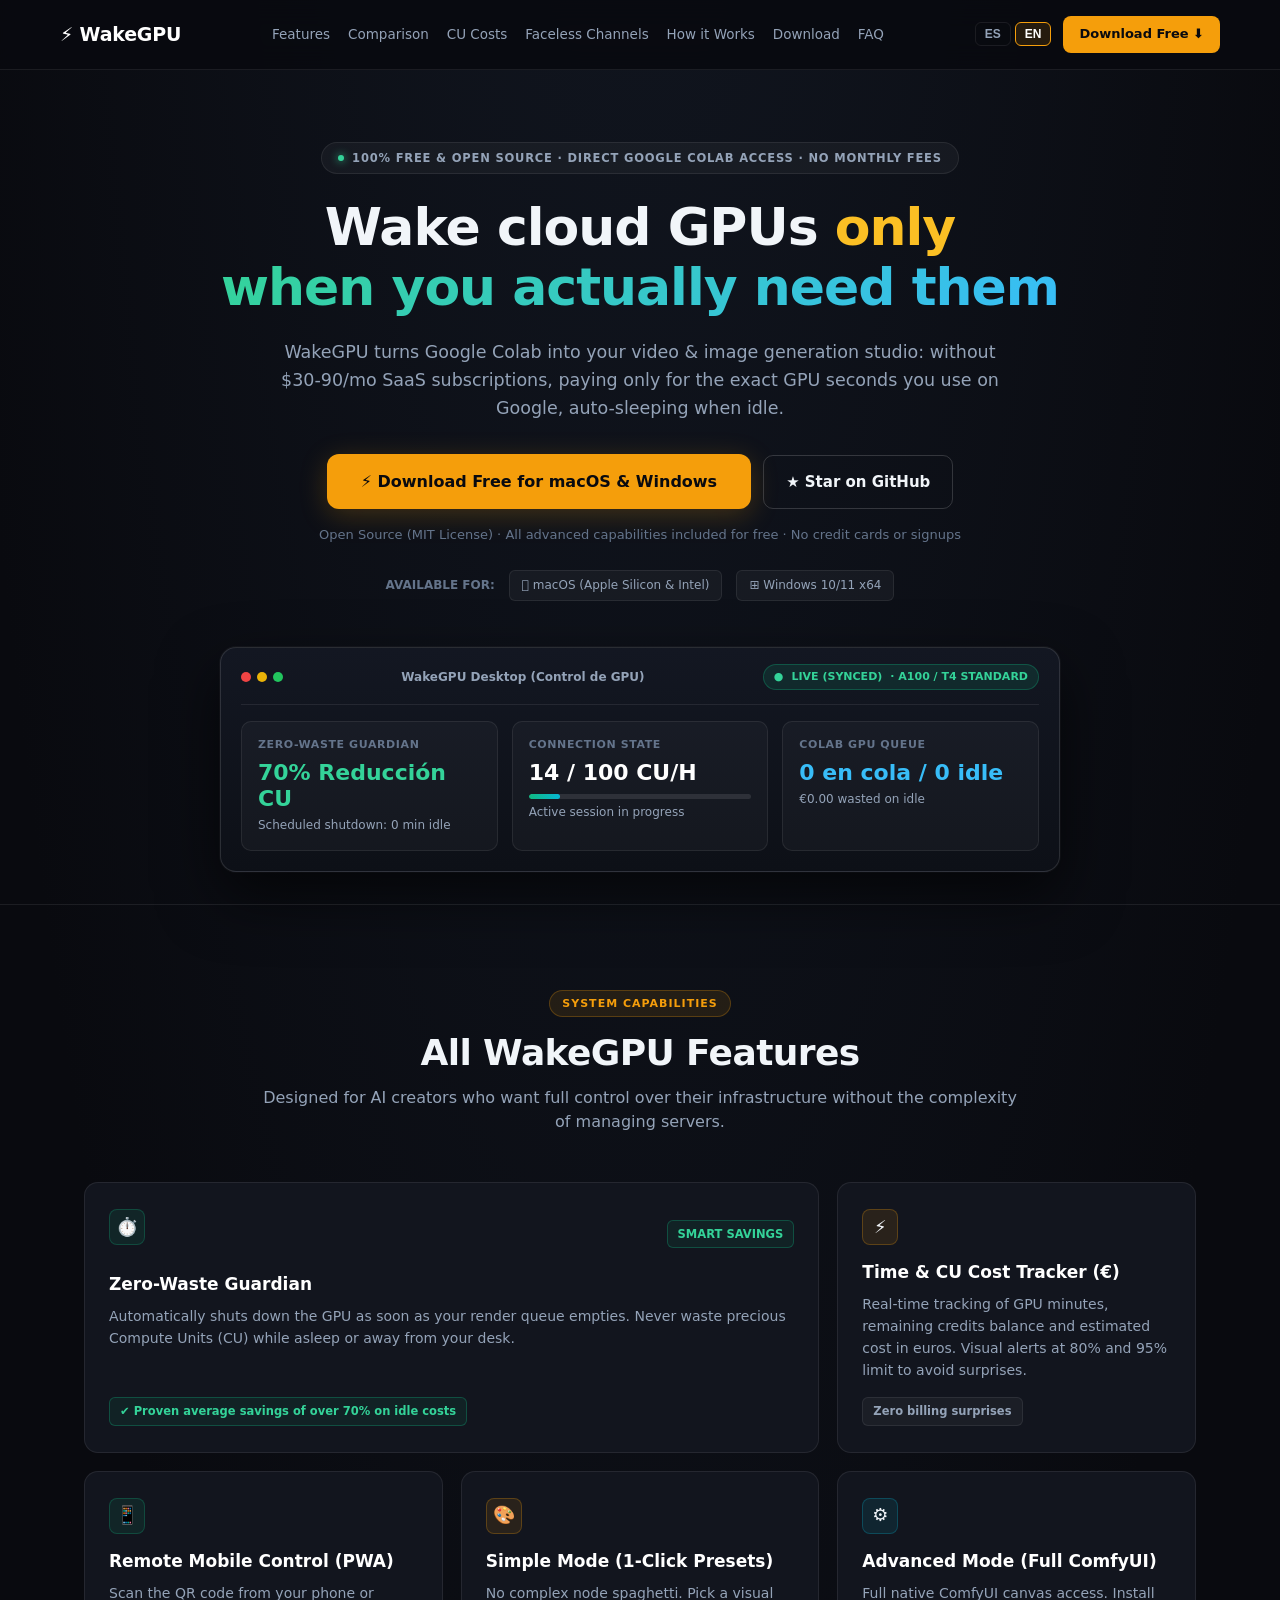
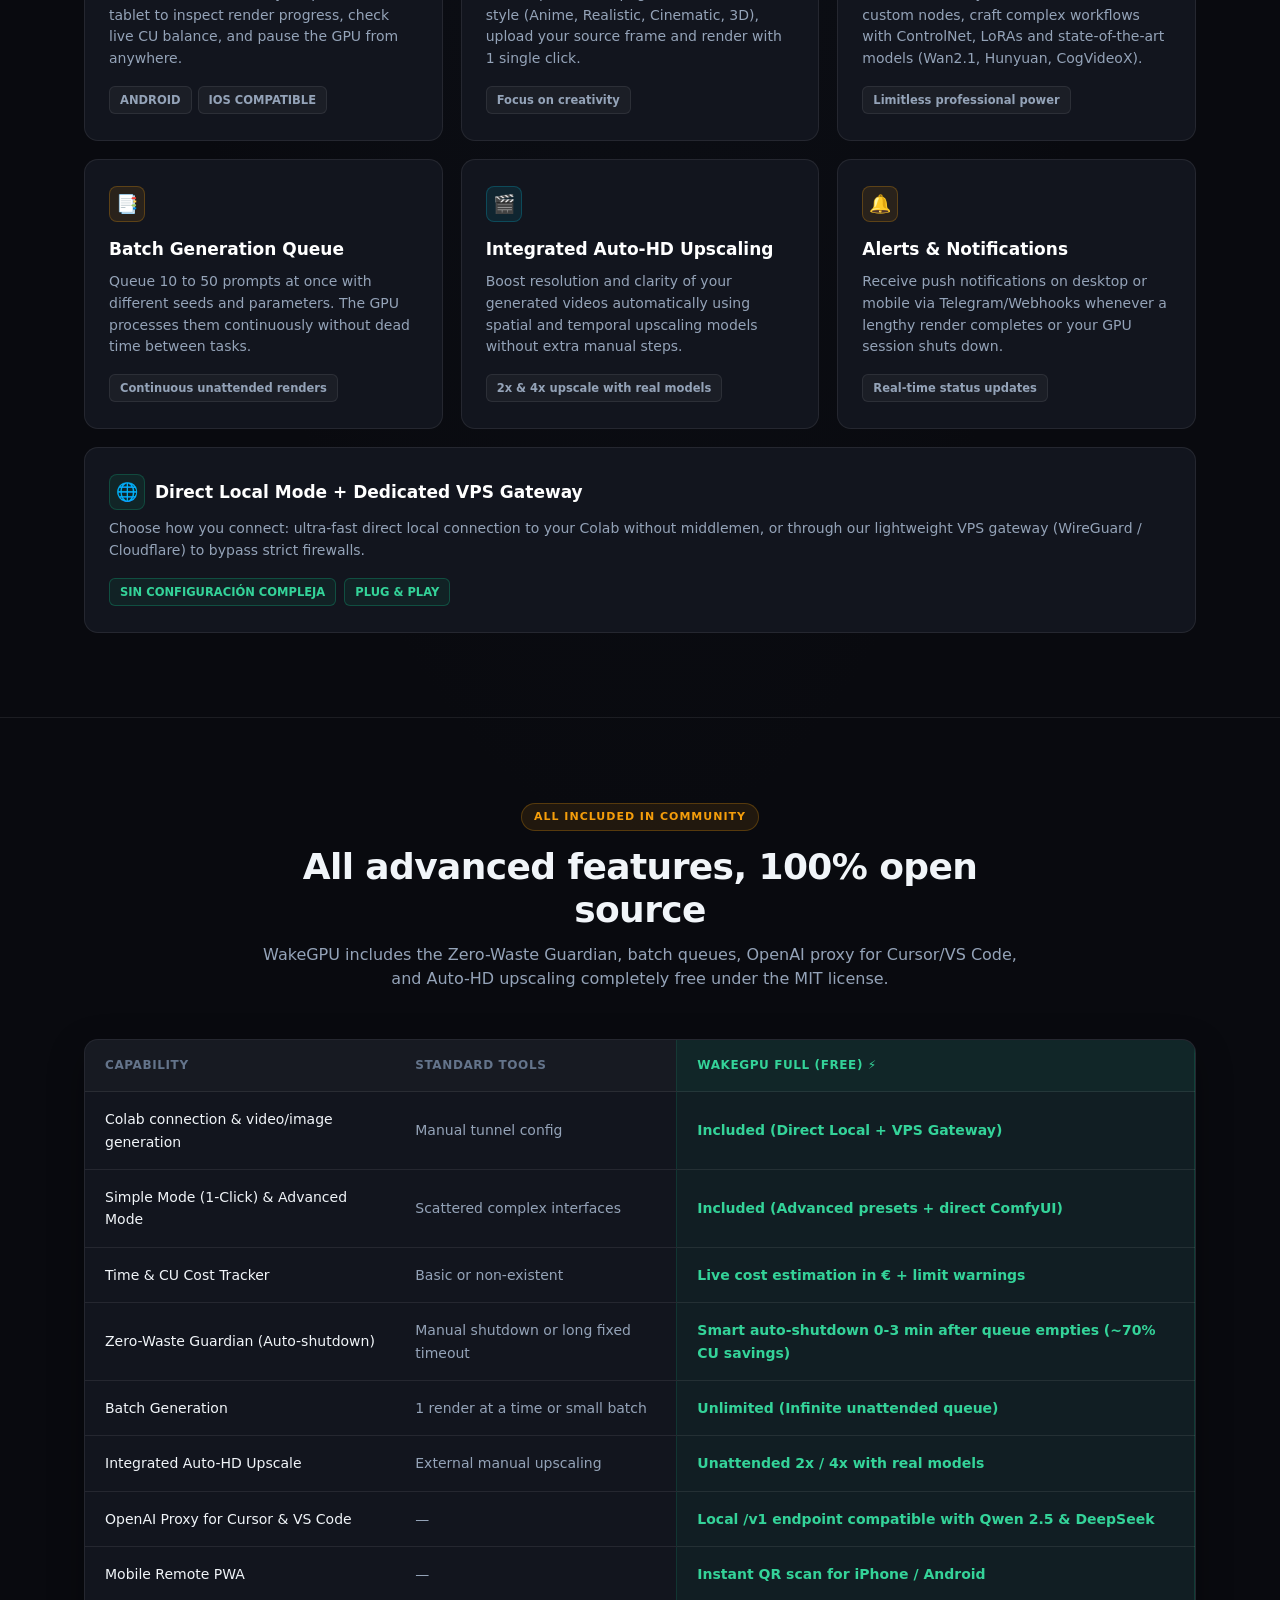
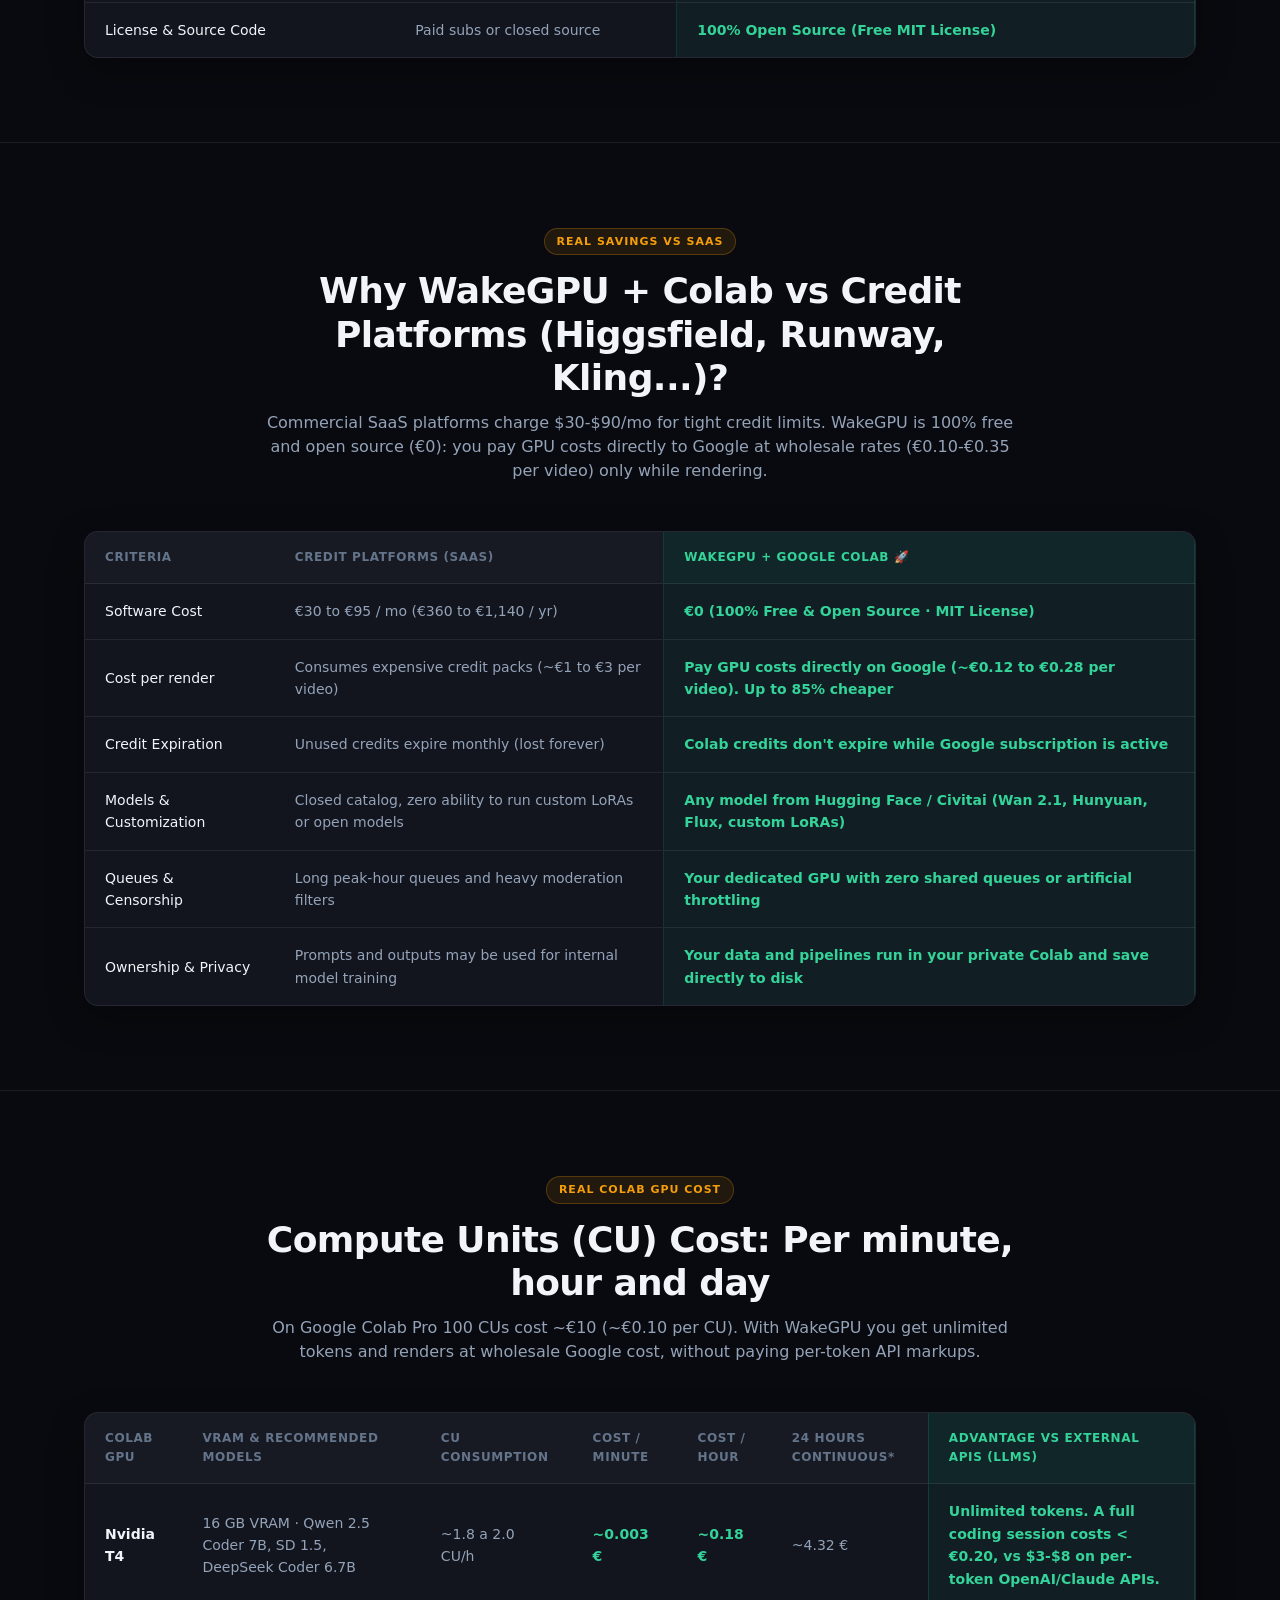
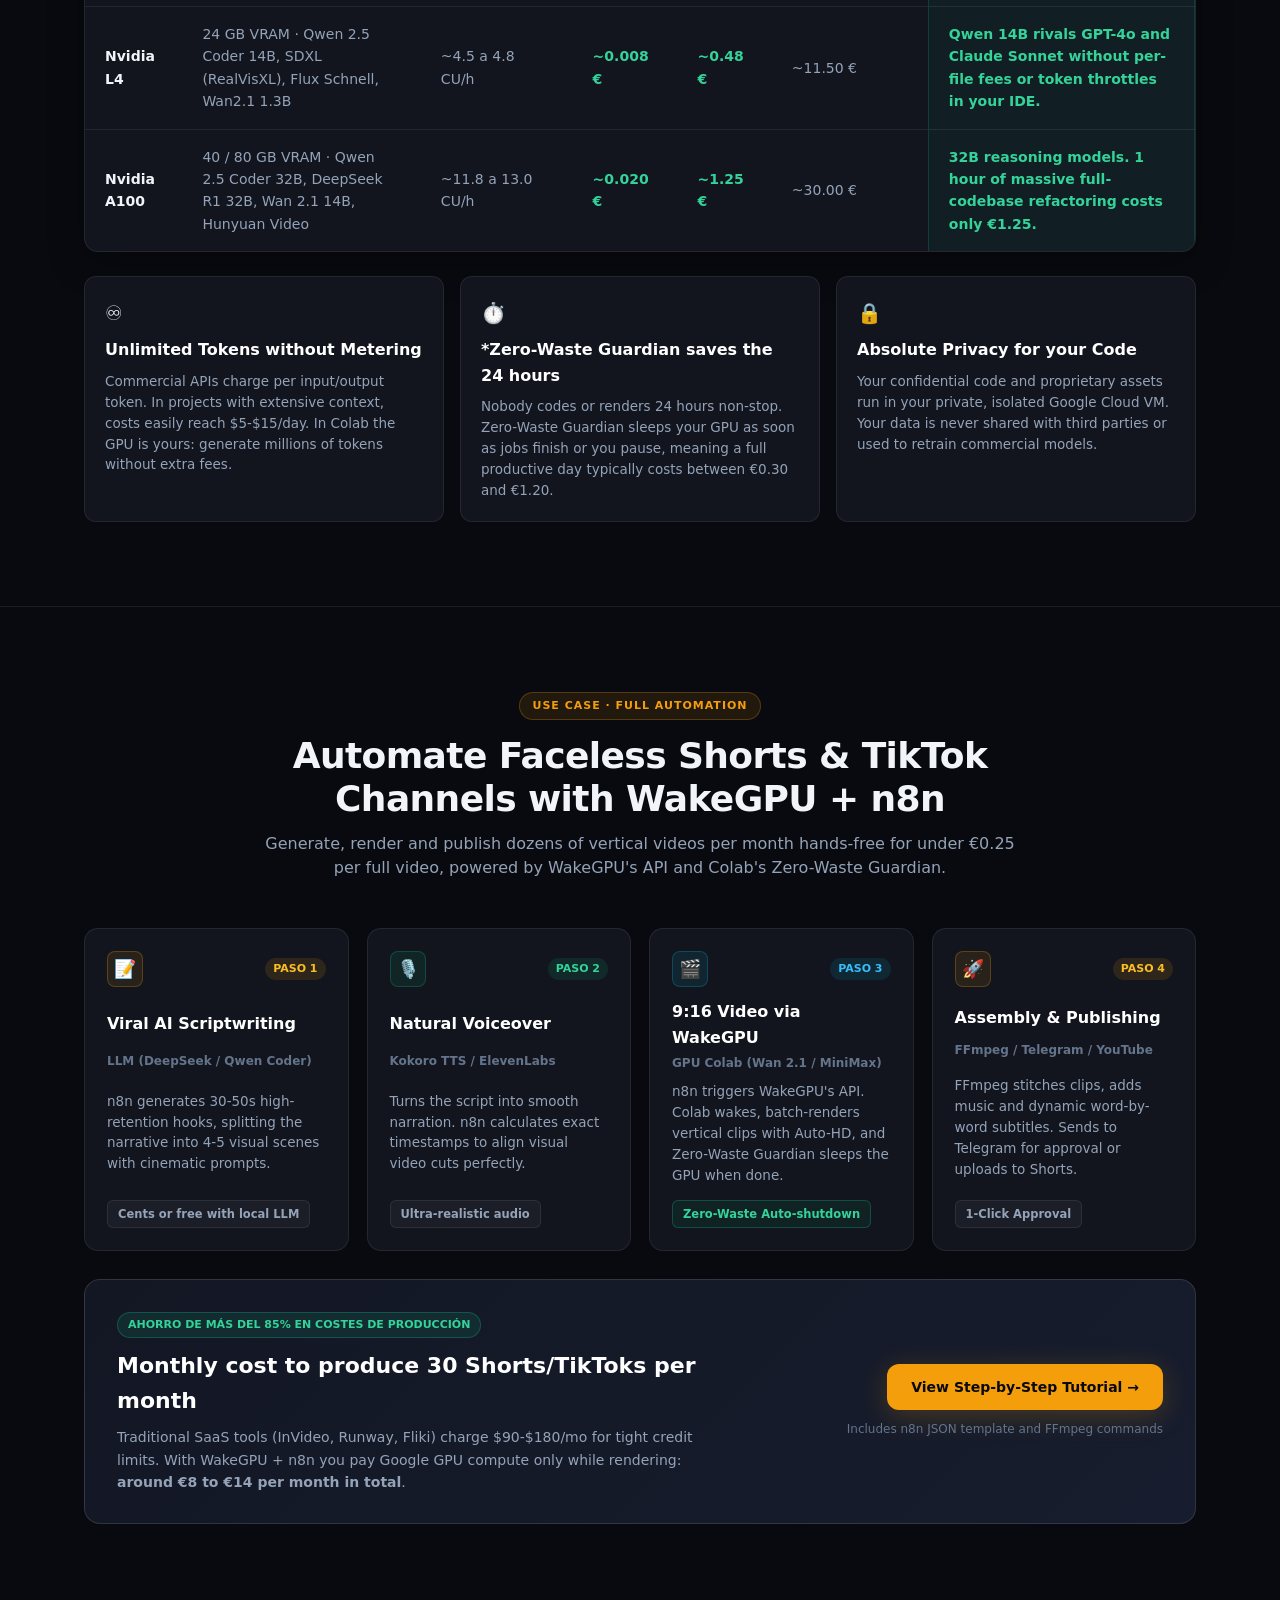
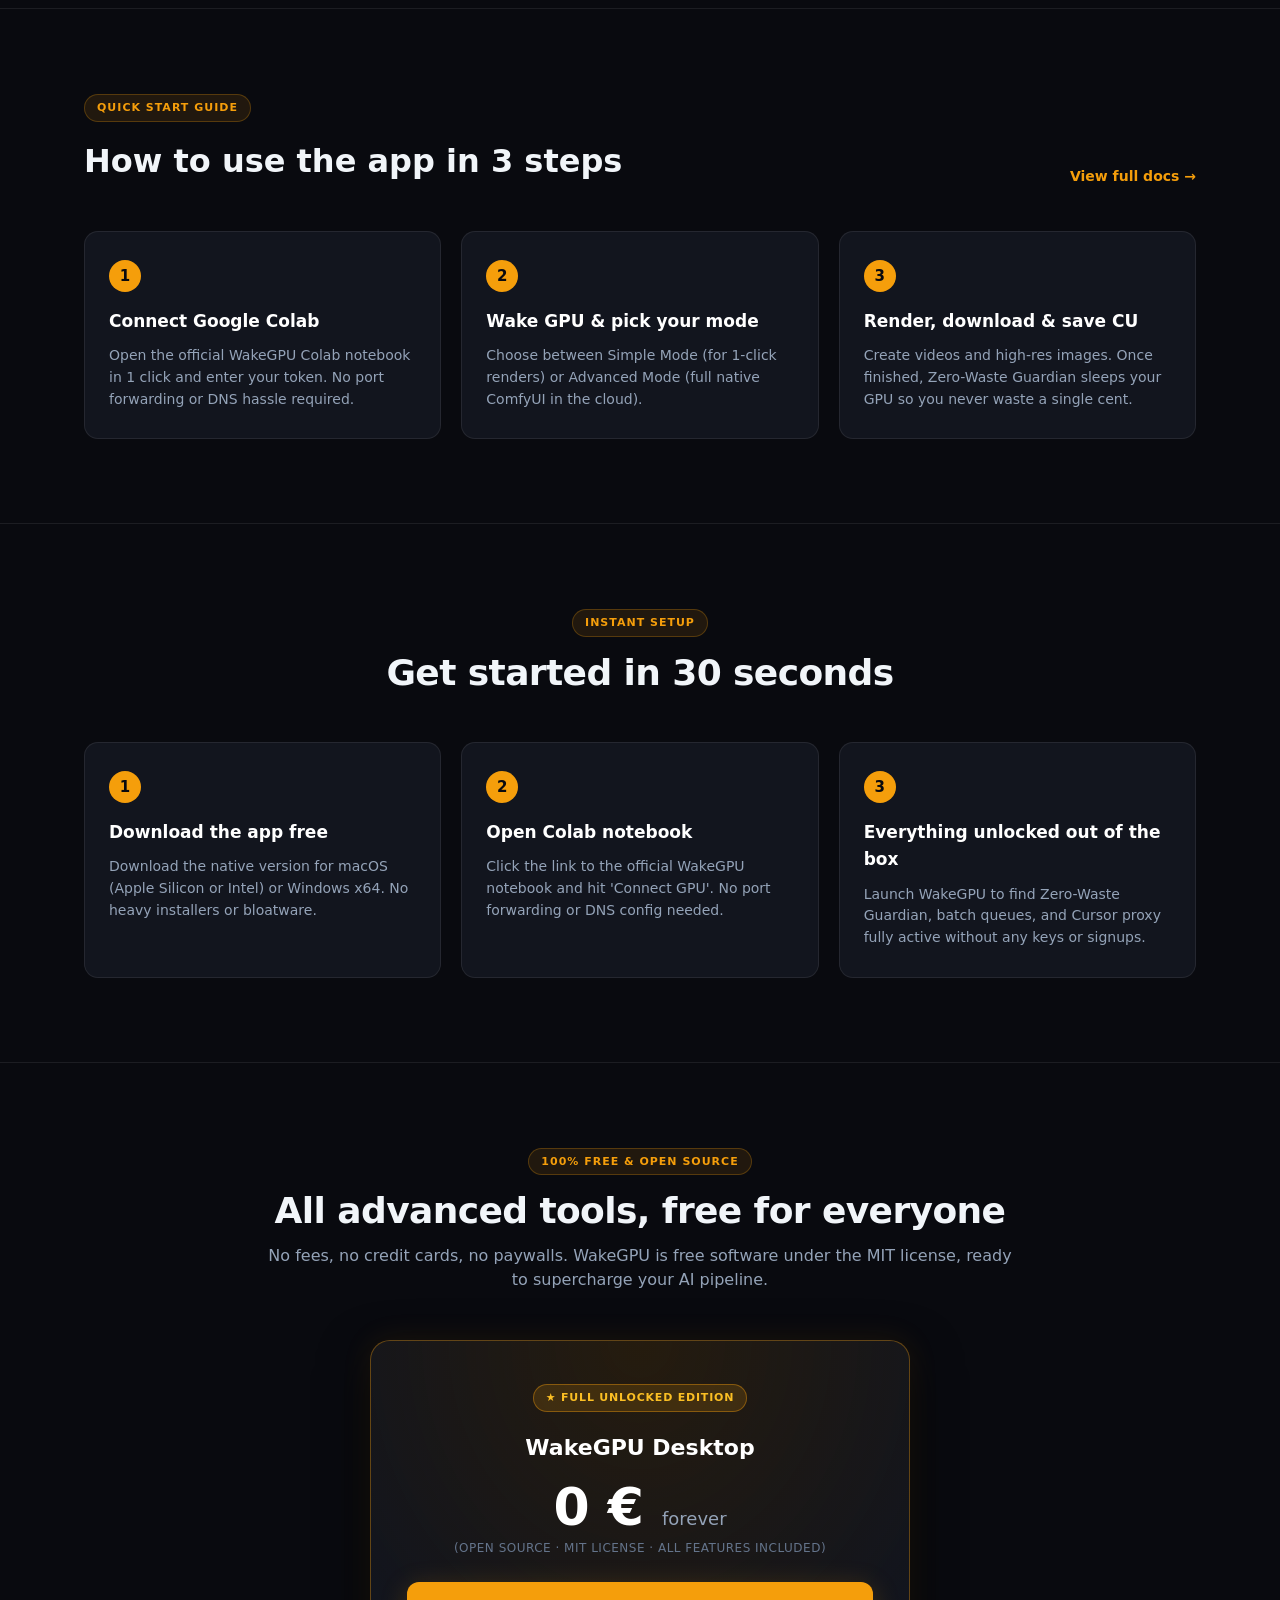
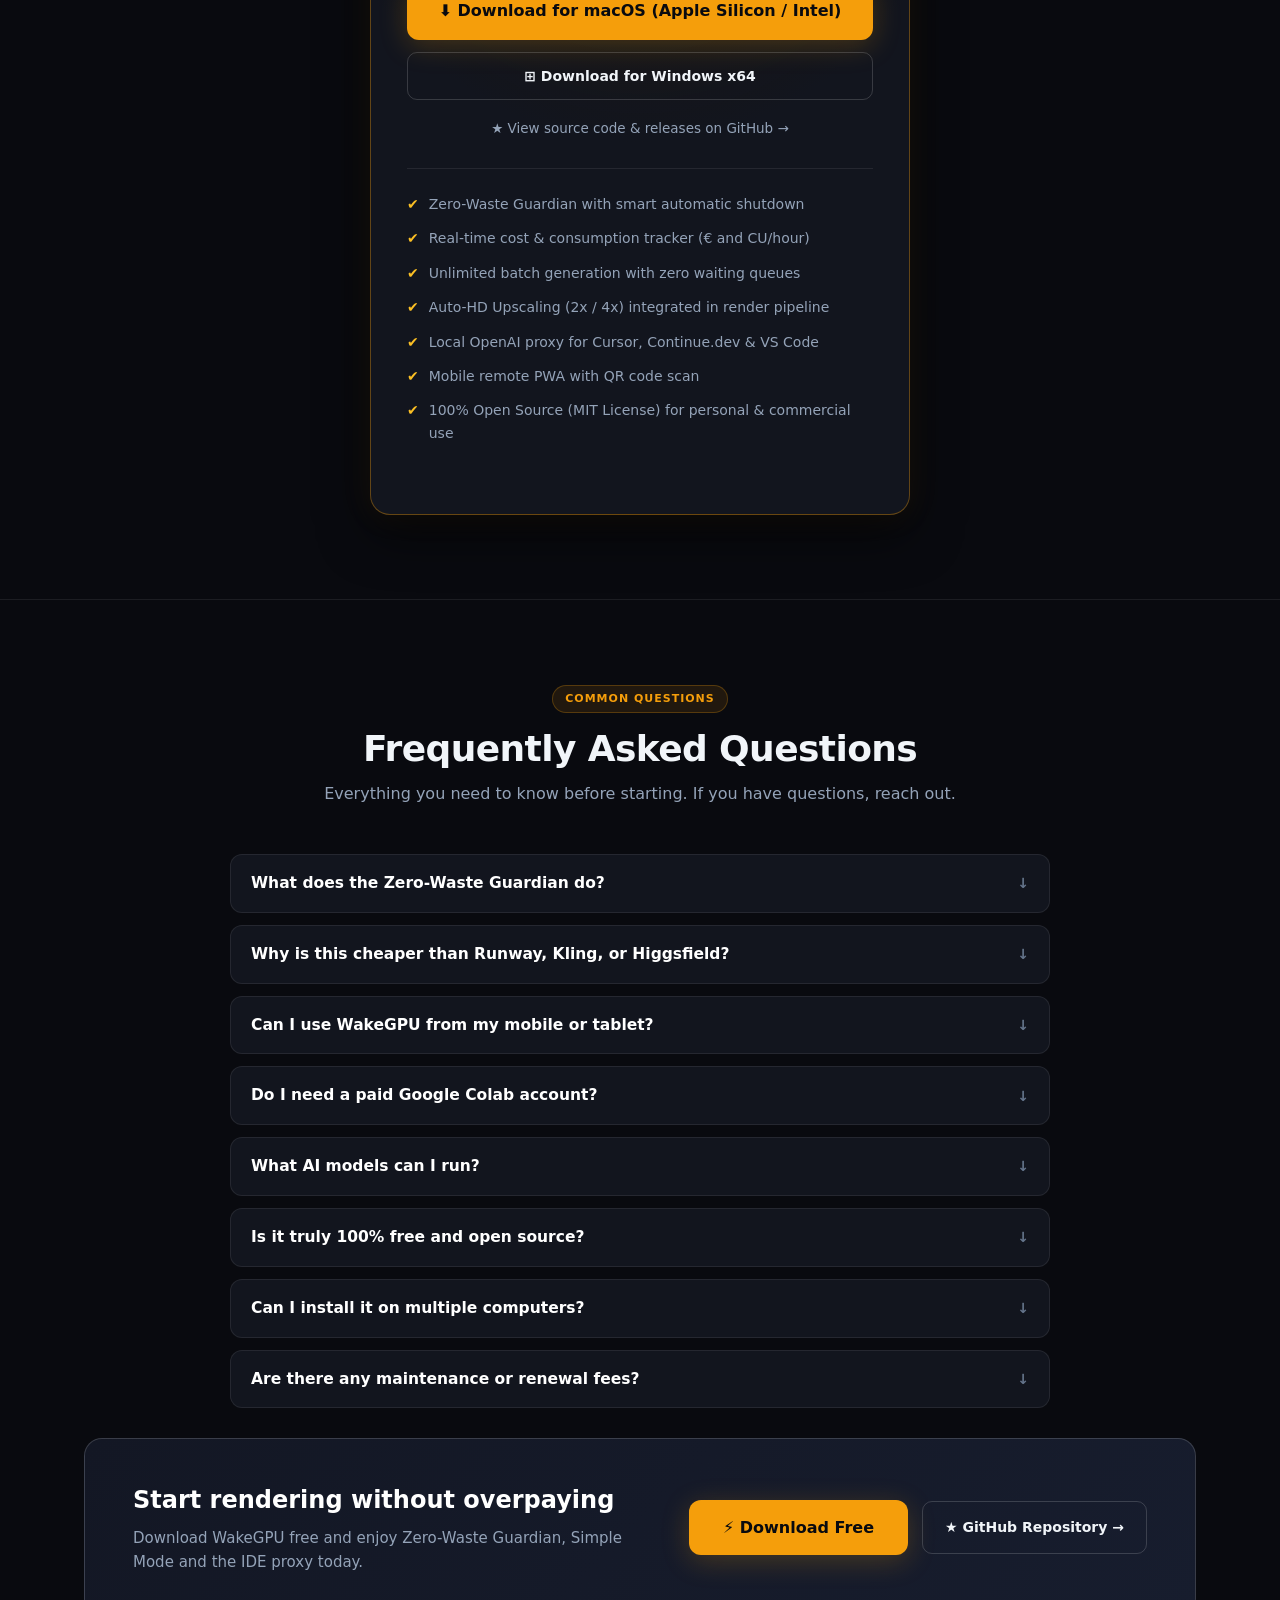
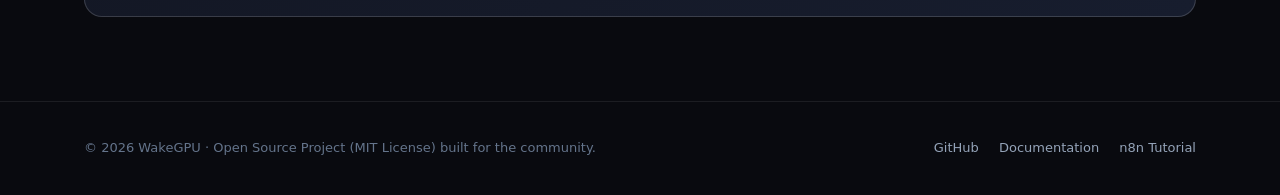
==== commit 2caafdcf: "chore(web): remove all pro tier references and update advanced features copy" ====
--- a/web/index.html
+++ b/web/index.html
@@ -713,7 +713,6 @@
   .pricing-center{padding:30px 20px}
 }
 </style>
-<script src="https://assets.lemonsqueezy.com/lemon.js" defer></script>
 </head>
 <body>
 
@@ -827,7 +826,7 @@
         <div>
           <div style="display:flex;justify-content:space-between;align-items:center;margin-bottom:12px;">
             <div class="feat-icon green">⏱️</div>
-            <span class="feat-pill highlight" data-es="PRO EXCLUSIVO" data-en="PRO EXCLUSIVE">PRO EXCLUSIVO</span>
+            <span class="feat-pill highlight" data-es="AHORRO INTELIGENTE" data-en="SMART SAVINGS">AHORRO INTELIGENTE</span>
           </div>
           <h3 data-es="Guardián Zero-Waste" data-en="Zero-Waste Guardian">Guardián Zero-Waste</h3>
           <p data-es="Apaga automáticamente la GPU en cuanto la cola se vacía. Evita gastar decenas de Compute Units (CU) por olvido mientras duermes o no estás frente al ordenador." data-en="Automatically shuts down the GPU as soon as your render queue empties. Never waste precious Compute Units (CU) while asleep or away from your desk.">
@@ -882,7 +881,7 @@
       <div class="feat-card">
         <div>
           <div class="feat-icon cyan">⚙️</div>
-          <h3 data-es="Modo Avanzado (ComfyUI Profesional)" data-en="Advanced Mode (Pro ComfyUI)">Modo Avanzado (ComfyUI Profesional)</h3>
+          <h3 data-es="Modo Avanzado (ComfyUI Completo)" data-en="Advanced Mode (Full ComfyUI)">Modo Avanzado (ComfyUI Completo)</h3>
           <p data-es="Acceso completo al lienzo nativo de ComfyUI. Instala nodos personalizados, crea workflows complejos con ControlNet, LoRAs y modelos de última generación (Wan2.1, Hunyuan, CogVideoX)." data-en="Full native ComfyUI canvas access. Install custom nodes, craft complex workflows with ControlNet, LoRAs and state-of-the-art models (Wan2.1, Hunyuan, CogVideoX).">
             Acceso completo al lienzo nativo de ComfyUI. Instala nodos personalizados, crea workflows complejos con ControlNet, LoRAs y modelos de última generación (Wan2.1, Hunyuan, CogVideoX).
           </p>
@@ -948,7 +947,7 @@
   </div>
 </section>
 
-<!-- COMPARATIVA FREE VS PRO -->
+<!-- TABLA DE CARACTERÍSTICAS Y COMPARATIVA -->
 <section id="comparativa">
   <div class="wrap">
     <div class="sec-header">
@@ -1324,7 +1323,7 @@
   <div class="wrap">
     <div class="sec-header">
       <span class="sec-tag" data-es="100% GRATUITO Y OPEN SOURCE" data-en="100% FREE & OPEN SOURCE">100% GRATUITO Y OPEN SOURCE</span>
-      <h2 data-es="Todas las funciones Pro, libres para todos" data-en="All Pro features, free for everyone">Todas las funciones Pro, libres para todos</h2>
+      <h2 data-es="Todas las herramientas avanzadas, libres para todos" data-en="All advanced tools, free for everyone">Todas las herramientas avanzadas, libres para todos</h2>
       <p data-es="Sin cuotas, sin tarjetas de crédito y sin muros de pago. WakeGPU es software libre bajo licencia MIT listo para acelerar tus proyectos de IA." data-en="No fees, no credit cards, no paywalls. WakeGPU is free software under the MIT license, ready to supercharge your AI pipeline.">
         Sin cuotas, sin tarjetas de crédito y sin muros de pago. WakeGPU es software libre bajo licencia MIT listo para acelerar tus proyectos de IA.
       </p>
@@ -1410,8 +1409,8 @@
 
       <details>
         <summary data-es="¿Por qué es mucho más barato que Runway, Kling o Higgsfield?" data-en="Why is this cheaper than Runway, Kling, or Higgsfield?">¿Por qué es mucho más barato que Runway, Kling o Higgsfield?</summary>
-        <p data-es="Las plataformas de créditos cobran márgenes de beneficio de más del 500% sobre el coste real de GPU. Con WakeGPU, pagas a Google directamente el coste neto de la GPU en Colab Pro (unos 10 € por 100 CU, lo que da para decenas o cientos de vídeos) y amortizas la licencia Pro con los primeros 2 o 3 proyectos." data-en="SaaS platforms charge 500%+ markups on raw GPU compute. With WakeGPU, you pay Google directly for Colab Pro compute at wholesale rates (~€10 for 100 CU, yielding dozens or hundreds of generations), breaking even within your first few projects.">
-          Las plataformas de créditos cobran márgenes de beneficio de más del 500% sobre el coste real de GPU. Con WakeGPU, pagas a Google directamente el coste neto de la GPU en Colab Pro (unos 10 € por 100 CU, lo que da para decenas o cientos de vídeos) y amortizas la licencia Pro con los primeros 2 o 3 proyectos.
+        <p data-es="Las plataformas de créditos cobran márgenes de beneficio de más del 500% sobre el coste real de GPU. Con WakeGPU, pagas a Google directamente el coste neto de la GPU en Colab Pro (unos 10 € por 100 CU, lo que da para decenas o cientos de vídeos) y al ser WakeGPU 100% gratuito (0 €), ahorras cientos de euros desde el primer minuto sin costes de licencia ni suscripciones." data-en="SaaS platforms charge 500%+ markups on raw GPU compute. With WakeGPU, you pay Google directly for Colab Pro compute at wholesale rates (~€10 for 100 CU, yielding dozens or hundreds of generations), and since WakeGPU is 100% free and open source (€0), you save hundreds of euros from day one with zero software fees.">
+          Las plataformas de créditos cobran márgenes de beneficio de más del 500% sobre el coste real de GPU. Con WakeGPU, pagas a Google directamente el coste neto de la GPU en Colab Pro (unos 10 € por 100 CU, lo que da para decenas o cientos de vídeos) y al ser WakeGPU 100% gratuito (0 €), ahorras cientos de euros desde el primer minuto sin costes de licencia ni suscripciones.
         </p>
       </details>
 
@@ -1438,8 +1437,8 @@
 
       <details>
         <summary data-es="¿Es realmente 100% gratuito y de código abierto?" data-en="Is it truly 100% free and open source?">¿Es realmente 100% gratuito y de código abierto?</summary>
-        <p data-es="Sí. WakeGPU es software libre publicado bajo Licencia MIT. Todas las características profesionales (Guardián Zero-Waste, generación por lotes, proxy OpenAI para Cursor, escalado Auto-HD) vienen incluidas de forma gratuita sin límites ni suscripciones." data-en="Yes. WakeGPU is free software published under the MIT License. All pro features (Zero-Waste Guardian, batch queues, OpenAI proxy for Cursor, Auto-HD upscaling) are included for free without caps or subscriptions.">
-          Sí. WakeGPU es software libre publicado bajo Licencia MIT. Todas las características profesionales (Guardián Zero-Waste, generación por lotes, proxy OpenAI para Cursor, escalado Auto-HD) vienen incluidas de forma gratuita sin límites ni suscripciones.
+        <p data-es="Sí. WakeGPU es software libre publicado bajo Licencia MIT. Todas las herramientas avanzadas (Guardián Zero-Waste, generación por lotes, proxy OpenAI para Cursor, escalado Auto-HD) vienen incluidas de forma gratuita sin límites ni suscripciones." data-en="Yes. WakeGPU is free software published under the MIT License. All advanced capabilities (Zero-Waste Guardian, batch queues, OpenAI proxy for Cursor, Auto-HD upscaling) are included for free without caps or subscriptions.">
+          Sí. WakeGPU es software libre publicado bajo Licencia MIT. Todas las herramientas avanzadas (Guardián Zero-Waste, generación por lotes, proxy OpenAI para Cursor, escalado Auto-HD) vienen incluidas de forma gratuita sin límites ni suscripciones.
         </p>
       </details>
 
@@ -1486,21 +1485,7 @@
   </div>
 </footer>
 
-<!-- MODAL ENTREGA DE CLAVE POST-CHECKOUT -->
-<div id="postCheckoutBox">
-  <div class="modal-card">
-    <h3 style="margin:0 0 12px;color:var(--gold-light);" data-es="¡Pago completado con éxito!" data-en="Payment completed successfully!">¡Pago completado con éxito!</h3>
-    <p id="postCheckoutMsg" style="color:var(--text-muted);font-size:14px;margin:0 0 16px;" data-es="Generando tu clave de licencia Pro..." data-en="Generating your Pro license key...">Generando tu clave de licencia Pro...</p>
-    <div id="postCheckoutKeyWrap" class="key-box" style="display:none;">
-      <span id="postCheckoutKey" style="font-weight:700;">WLPRO-XXXX-XXXX-XXXX</span>
-      <button id="btnCopyKey" style="background:var(--gold);border:none;border-radius:4px;color:#090a0f;padding:4px 8px;font-size:12px;font-weight:700;cursor:pointer;">Copiar clave</button>
-    </div>
-    <button onclick="document.getElementById('postCheckoutBox').classList.remove('show')" style="background:var(--bg-card);border:1px solid var(--line);color:var(--text);border-radius:8px;padding:8px 18px;font-size:13px;cursor:pointer;margin-top:10px;" data-es="Cerrar" data-en="Close">Cerrar</button>
-  </div>
-</div>
-
 <script>
-const LICENSE_API = "https://lic.wakegpu.com";
 let currentLang = "es";
 
 function setLang(l){
@@ -1526,78 +1511,6 @@
   else if((navigator.language||"").toLowerCase().startsWith("en")) currentLang="en";
 }catch(e){}
 setLang(currentLang);
-
-async function pollClaimKey(email, orderId) {
-  const box = document.getElementById("postCheckoutBox");
-  const msg = document.getElementById("postCheckoutMsg");
-  const wrap = document.getElementById("postCheckoutKeyWrap");
-  const code = document.getElementById("postCheckoutKey");
-  box.classList.add("show");
-
-  if (!email || !orderId) {
-    msg.textContent = currentLang === "en"
-      ? "Check your email inbox: we have sent your WLPRO-… license key. You can also recover it anytime from 'Recover key'."
-      : "Revisa tu bandeja de entrada: te hemos enviado tu clave WLPRO-…. También puedes pedirla en «Recuperar clave».";
-    return;
-  }
-
-  for (let i = 0; i < 8; i++) {
-    try {
-      const r = await fetch(LICENSE_API + "/api/claim", {
-        method: "POST",
-        headers: {"Content-Type": "application/json"},
-        body: JSON.stringify({email: String(email), order_id: String(orderId)})
-      });
-      if (r.ok) {
-        const j = await r.json();
-        if (j && j.ready && j.key) {
-          code.textContent = j.key;
-          wrap.style.display = "flex";
-          msg.textContent = currentLang === "en"
-            ? "Here is your WakeGPU Pro license key (also sent to " + email + "):"
-            : "Aquí tienes tu clave de licencia WakeGPU Pro (también enviada a " + email + "):";
-          return;
-        }
-      }
-    } catch (_) {}
-    await new Promise(res => setTimeout(res, 2000));
-  }
-  msg.textContent = currentLang === "en"
-    ? "We have sent your WLPRO-… license key to " + email + ". Check your inbox (or use 'Recover key' if needed)."
-    : "Te hemos enviado tu clave WLPRO-… a " + email + ". Revisa tu bandeja de entrada (o usa «Recuperar clave» si lo necesitas).";
-}
-
-document.getElementById("btnCopyKey").onclick = async () => {
-  const k = document.getElementById("postCheckoutKey").textContent;
-  try {
-    await navigator.clipboard.writeText(k);
-    const b = document.getElementById("btnCopyKey");
-    b.textContent = currentLang === "en" ? "Copied ✓" : "¡Copiada! ✓";
-    setTimeout(() => { b.textContent = currentLang === "en" ? "Copy key" : "Copiar clave"; }, 2000);
-  } catch (_) {}
-};
-
-window.addEventListener("load", () => {
-  if (window.createLemonSqueezy) {
-    window.createLemonSqueezy();
-  }
-  if (window.LemonSqueezy) {
-    window.LemonSqueezy.Setup({
-      eventHandler: (event) => {
-        if (event && event.event === "Checkout.Success") {
-          const d = (event.data && event.data.order && event.data.order.data) || {};
-          const orderId = d.id || "";
-          const email = (d.attributes && d.attributes.user_email) || "";
-          pollClaimKey(email, orderId);
-        }
-      }
-    });
-  }
-  const params = new URLSearchParams(location.search);
-  if (params.get("order_id") || params.get("checkout") === "success") {
-    pollClaimKey(params.get("email") || "", params.get("order_id") || "");
-  }
-});
 </script>
 </body>
 </html>
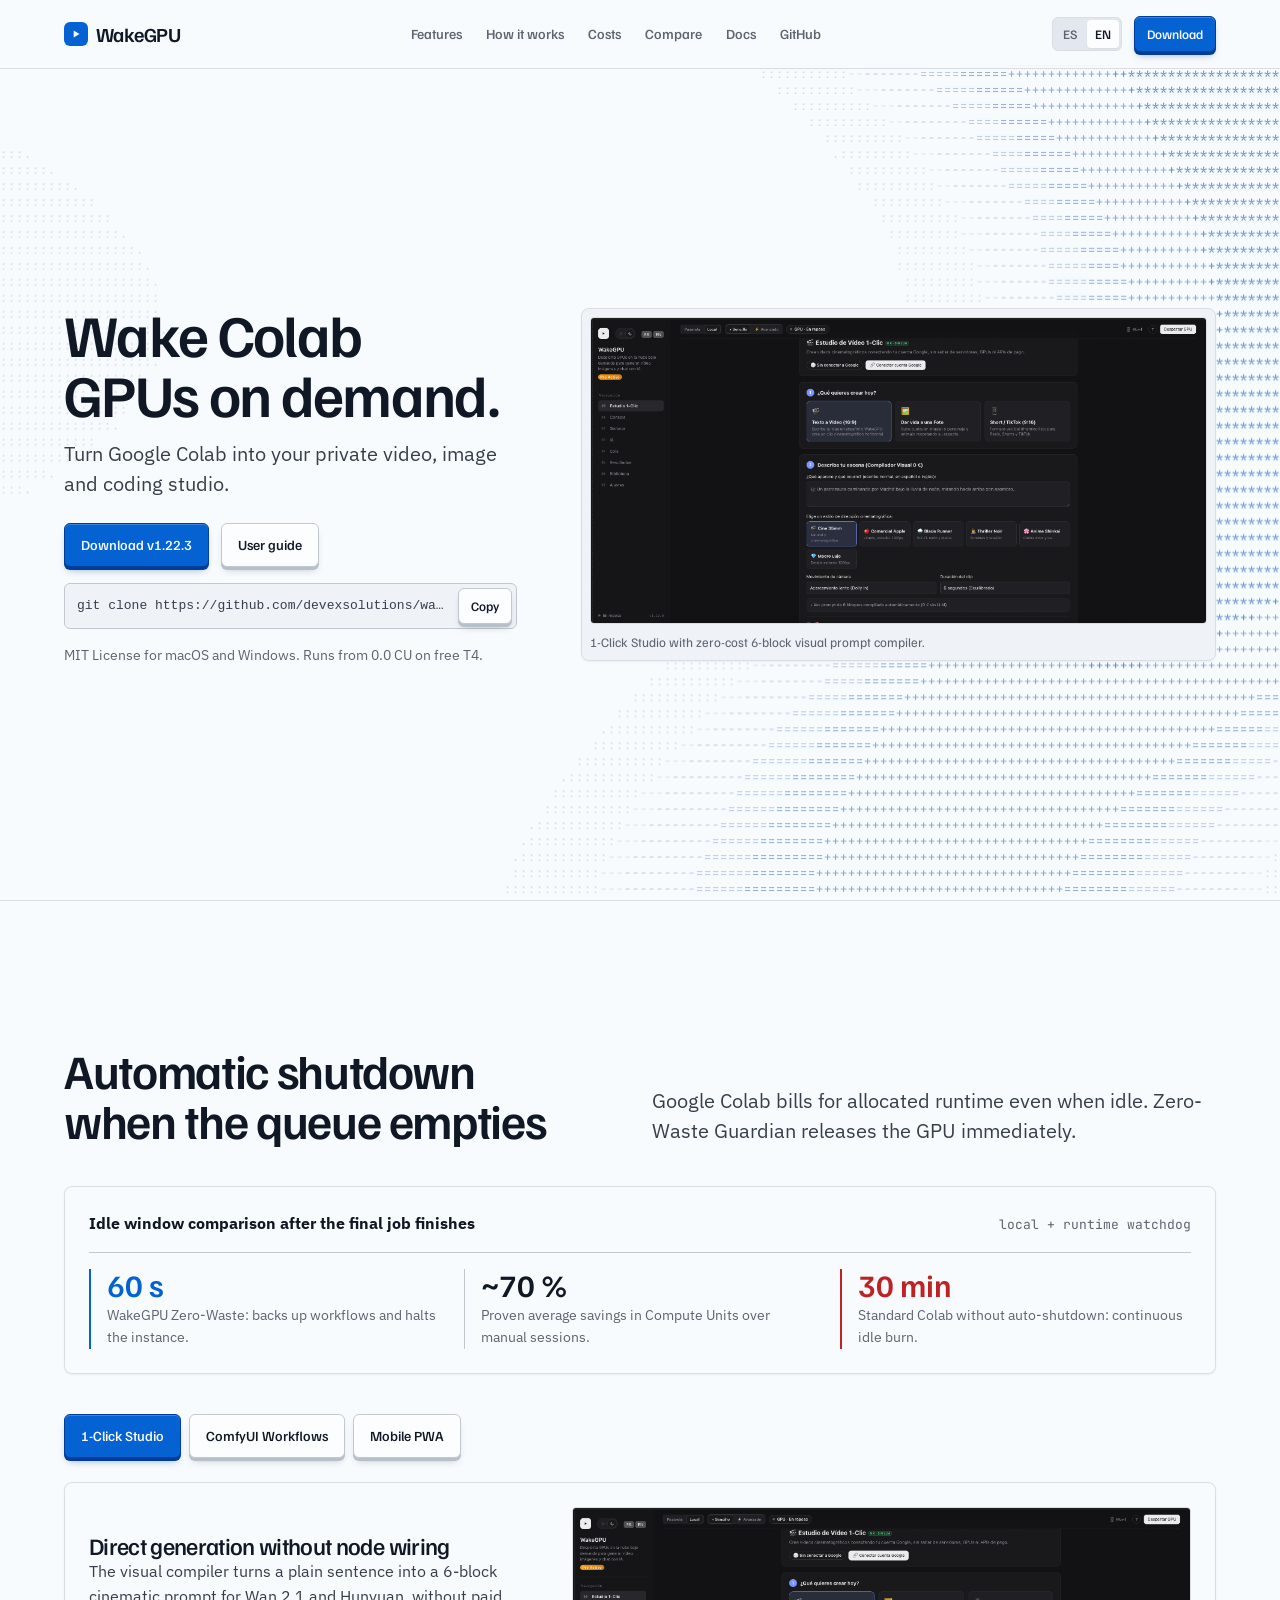
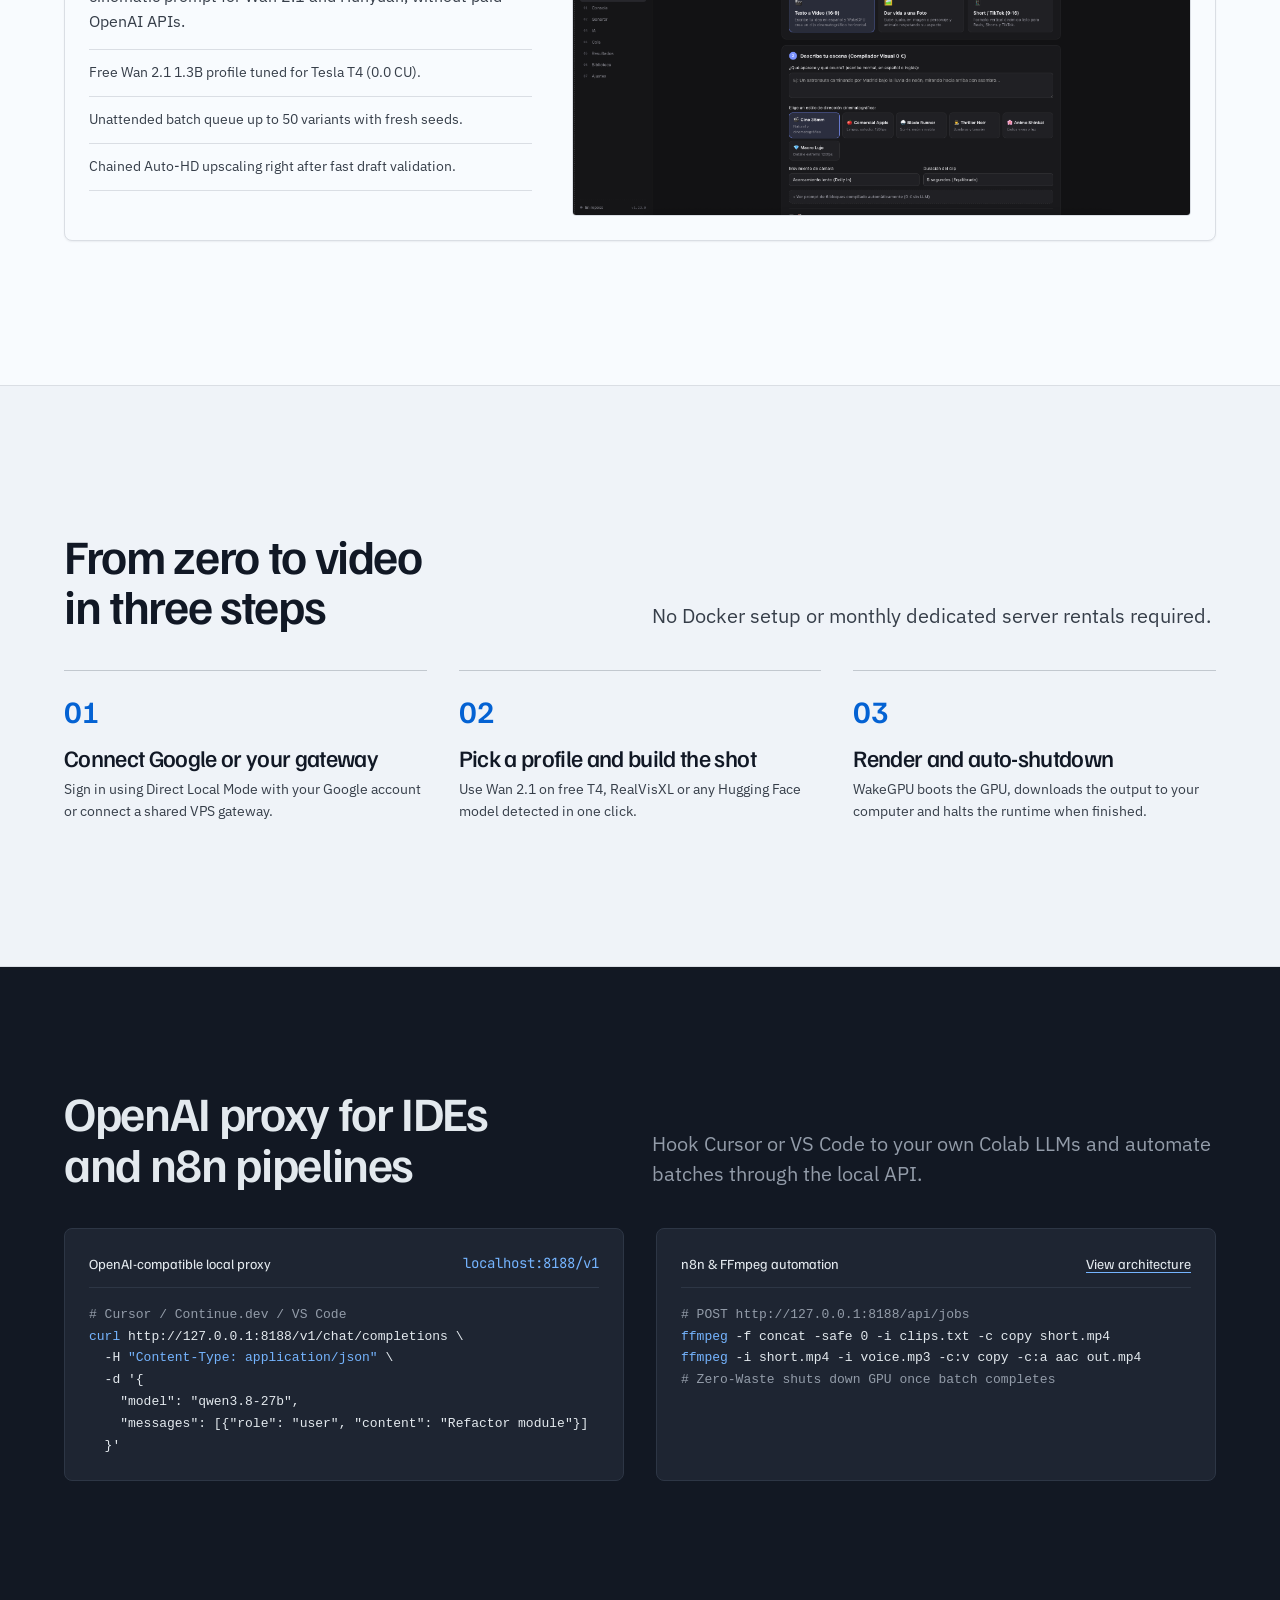
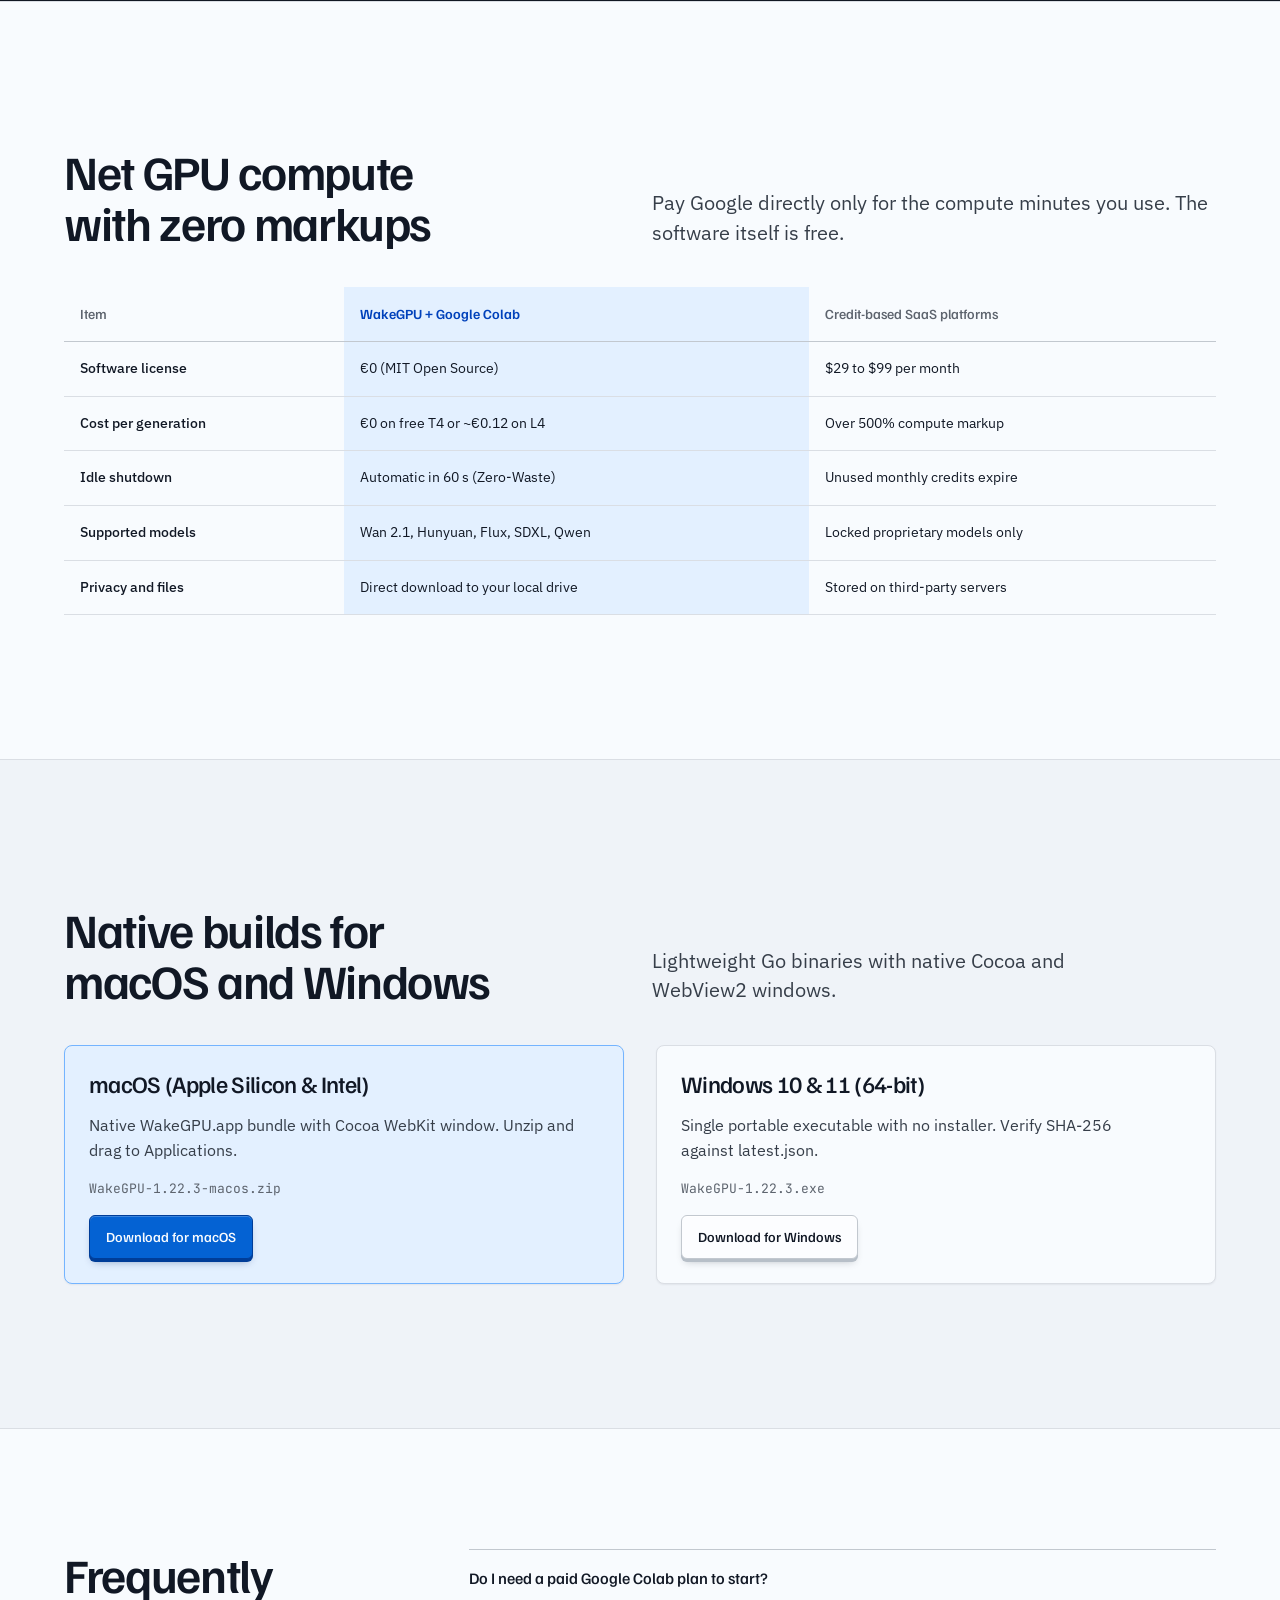
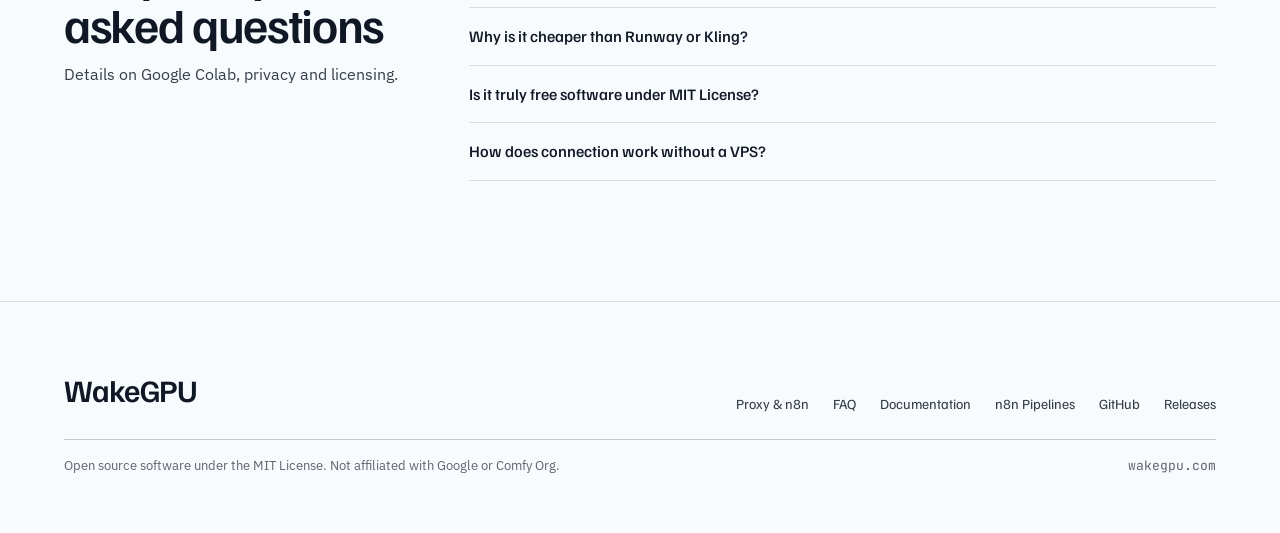
==== commit 4827b2d2: "feat(web): redesign landing page with Hallmark Cobalt theme" ====
--- a/web/index.html
+++ b/web/index.html
@@ -3,1514 +3,555 @@
 <head>
 <meta charset="utf-8">
 <meta name="viewport" content="width=device-width, initial-scale=1">
-<title>WakeGPU · Despierta GPUs en Google Colab bajo demanda (100% Open Source)</title>
-<meta name="description" content="WakeGPU conecta Google Colab en tu estudio de generación de vídeo, imagen y LLMs para código (Cursor / VS Code). Cero gasto fantasma en reposo con Guardián Zero-Waste.">
+<title>WakeGPU: Despierta GPUs en Google Colab bajo demanda</title>
+<meta name="description" content="WakeGPU convierte Google Colab en tu estudio privado de vídeo, imagen y LLMs de código (VS Code y Cursor) con apagado automático en reposo.">
 <link rel="icon" type="image/svg+xml" href="favicon.svg">
 <link rel="canonical" href="https://wakegpu.com/">
 
-<!-- Open Graph / Facebook / WhatsApp / Telegram -->
+<!-- Open Graph / LinkedIn / Facebook / WhatsApp -->
 <meta property="og:type" content="website">
 <meta property="og:site_name" content="WakeGPU">
 <meta property="og:url" content="https://wakegpu.com/">
-<meta property="og:title" content="WakeGPU · Despierta GPUs en la nube solo cuando las necesitas">
-<meta property="og:description" content="Convierte Google Colab en tu estudio privado de generación de vídeo, imagen y LLMs de código (VS Code / Cursor). Guardián Zero-Waste con apagado automático en reposo.">
-<meta property="og:image" content="https://wakegpu.com/og-image.png">
-<meta property="og:image:secure_url" content="https://wakegpu.com/og-image.png">
-<meta property="og:image:type" content="image/png">
+<meta property="og:title" content="WakeGPU: Despierta GPUs en la nube solo cuando las necesitas">
+<meta property="og:description" content="Convierte Google Colab en tu estudio privado de vídeo, imagen y LLMs de código con apagado automático en reposo.">
+<meta property="og:image" content="https://wakegpu.com/og-image.jpg">
+<meta property="og:image:secure_url" content="https://wakegpu.com/og-image.jpg">
+<meta property="og:image:type" content="image/jpeg">
 <meta property="og:image:width" content="1200">
 <meta property="og:image:height" content="630">
-<meta property="og:image:alt" content="WakeGPU - Control de GPUs de Google Colab y Guardián Zero-Waste">
+<meta property="og:image:alt" content="WakeGPU: Control de GPUs de Google Colab y Guardián Zero-Waste">
 <meta property="og:locale" content="es_ES">
-
-<!-- Twitter / X / Discord Cards -->
+<meta name="image" content="https://wakegpu.com/og-image.jpg">
+<meta itemprop="image" content="https://wakegpu.com/og-image.jpg">
+<link rel="image_src" href="https://wakegpu.com/og-image.jpg">
+
+<!-- Twitter / X -->
 <meta name="twitter:card" content="summary_large_image">
 <meta name="twitter:url" content="https://wakegpu.com/">
-<meta name="twitter:title" content="WakeGPU · Despierta GPUs en la nube solo cuando las necesitas">
-<meta name="twitter:description" content="Convierte Google Colab en tu estudio de vídeo, imagen y LLMs (VS Code / Cursor). Guardián Zero-Waste con apagado automático sin cuotas mensuales.">
-<meta name="twitter:image" content="https://wakegpu.com/og-image.png">
+<meta name="twitter:title" content="WakeGPU: Despierta GPUs en la nube solo cuando las necesitas">
+<meta name="twitter:description" content="Estudio privado de vídeo, imagen y LLMs en Google Colab sin cuotas mensuales.">
+<meta name="twitter:image" content="https://wakegpu.com/og-image.jpg">
 <meta name="twitter:image:alt" content="WakeGPU Preview">
 
-<meta name="theme-color" content="#090a0f">
-<style>
-:root {
-  --bg: #090a0f;
-  --bg-card: #12151e;
-  --bg-card-hover: #171b28;
-  --line: rgba(255, 255, 255, 0.08);
-  --line-strong: rgba(255, 255, 255, 0.16);
-  --text: #f1f5f9;
-  --text-muted: #94a3b8;
-  --text-dim: #64748b;
-  --gold: #f59e0b;
-  --gold-light: #fbbf24;
-  --gold-glow: rgba(245, 158, 11, 0.22);
-  --emerald: #10b981;
-  --emerald-light: #34d399;
-  --emerald-bg: rgba(16, 185, 129, 0.12);
-  --cyan: #06b6d4;
-  --cyan-light: #38bdf8;
-}
-*{box-sizing:border-box}
-html{scroll-behavior:smooth}
-body{
-  margin:0;
-  font-family:system-ui,-apple-system,BlinkMacSystemFont,"Segoe UI",Roboto,sans-serif;
-  background:var(--bg);
-  background-image:radial-gradient(ellipse 80% 50% at 50% -10%, rgba(30, 41, 59, 0.45), transparent 70%);
-  color:var(--text);
-  line-height:1.6;
-  -webkit-font-smoothing:antialiased;
-}
-.wrap{max-width:1160px;margin:0 auto;padding:0 24px}
-
-/* HEADER */
-header{
-  position:sticky;
-  top:0;
-  background:rgba(9, 10, 15, 0.88);
-  backdrop-filter:blur(14px);
-  -webkit-backdrop-filter:blur(14px);
-  border-bottom:1px solid var(--line);
-  z-index:50;
-}
-.nav{
-  display:flex;
-  align-items:center;
-  justify-content:space-between;
-  padding:16px 0;
-  gap:16px;
-  flex-wrap:nowrap;
-}
-.brand{
-  font-weight:700;
-  font-size:19px;
-  display:flex;
-  align-items:center;
-  color:#fff;
-  text-decoration:none;
-  letter-spacing:-0.2px;
-  white-space:nowrap;
-  flex-shrink:0;
-}
-.nav-links{
-  display:flex;
-  align-items:center;
-  gap:clamp(10px, 1.4vw, 18px);
-  white-space:nowrap;
-  flex-shrink:1;
-}
-.nav-link{
-  color:var(--text-muted);
-  text-decoration:none;
-  font-size:13.5px;
-  font-weight:500;
-  white-space:nowrap;
-  transition:color .15s ease;
-}
-.nav-link:hover{color:#fff}
-.nav-right{
-  display:flex;
-  align-items:center;
-  gap:12px;
-  flex-shrink:0;
-  white-space:nowrap;
-}
-.btn-nav-pro{
-  display:inline-flex;
-  align-items:center;
-  gap:6px;
-  background:var(--gold);
-  color:#090a0f;
-  font-weight:700;
-  font-size:13px;
-  padding:8px 16px;
-  border-radius:8px;
-  text-decoration:none;
-  white-space:nowrap;
-  flex-shrink:0;
-  transition:transform .12s,filter .12s;
-}
-.btn-nav-pro:hover{filter:brightness(1.1);transform:translateY(-1px)}
-.lang{
-  display:inline-flex;
-  align-items:center;
-  gap:4px;
-  white-space:nowrap;
-}
-.lang button{
-  background:none;
-  border:1px solid var(--line);
-  color:var(--text-muted);
-  border-radius:6px;
-  padding:4px 9px;
-  cursor:pointer;
-  font-size:12px;
-  font-weight:600;
-  white-space:nowrap;
-}
-.lang button.on{
-  color:#fff;
-  border-color:var(--gold);
-  background:rgba(245, 158, 11, 0.12);
-}
-
-/* SECTIONS */
-section{
-  padding:84px 0;
-  border-top:1px solid var(--line);
-}
-.sec-header{
-  text-align:center;
-  max-width:760px;
-  margin:0 auto 48px;
-}
-.sec-tag{
-  display:inline-block;
-  font-size:11px;
-  font-weight:700;
-  text-transform:uppercase;
-  letter-spacing:1px;
-  color:var(--gold);
-  background:rgba(245, 158, 11, 0.1);
-  border:1px solid rgba(245, 158, 11, 0.25);
-  padding:4px 12px;
-  border-radius:99px;
-  margin-bottom:14px;
-}
-.sec-header h2{
-  font-size:clamp(26px, 3.8vw, 36px);
-  margin:0 0 12px;
-  font-weight:700;
-  letter-spacing:-0.6px;
-  line-height:1.2;
-}
-.sec-header p{
-  color:var(--text-muted);
-  font-size:16px;
-  margin:0;
-  line-height:1.5;
-}
-
-/* HERO */
-.hero{
-  text-align:center;
-  padding:72px 0 32px;
-  border-top:none;
-}
-.hero-pill{
-  display:inline-flex;
-  align-items:center;
-  gap:8px;
-  font-size:11.5px;
-  font-weight:600;
-  text-transform:uppercase;
-  letter-spacing:0.8px;
-  color:var(--text-muted);
-  background:rgba(255, 255, 255, 0.04);
-  border:1px solid var(--line);
-  padding:6px 16px;
-  border-radius:99px;
-  margin-bottom:24px;
-}
-.hero-pill span.dot{
-  width:6px;
-  height:6px;
-  border-radius:50%;
-  background:var(--emerald-light);
-  box-shadow:0 0 8px var(--emerald-light);
-}
-.hero h1{
-  font-size:clamp(32px, 5.5vw, 52px);
-  margin:0 auto 20px;
-  font-weight:800;
-  line-height:1.15;
-  letter-spacing:-1px;
-  max-width:880px;
-}
-.hl-gold{color:var(--gold-light)}
-.hl-gradient{
-  background:linear-gradient(135deg, #34d399 0%, #38bdf8 100%);
-  -webkit-background-clip:text;
-  -webkit-text-fill-color:transparent;
-}
-.hero-desc{
-  color:var(--text-muted);
-  font-size:17.5px;
-  max-width:720px;
-  margin:0 auto 32px;
-  line-height:1.6;
-}
-.cta-gold{
-  display:inline-flex;
-  align-items:center;
-  justify-content:center;
-  gap:10px;
-  background:var(--gold);
-  color:#090a0f;
-  font-weight:800;
-  font-size:16px;
-  padding:15px 34px;
-  border-radius:12px;
-  text-decoration:none;
-  border:none;
-  cursor:pointer;
-  box-shadow:0 6px 28px var(--gold-glow);
-  transition:transform .15s,filter .15s;
-}
-.cta-gold:hover{
-  filter:brightness(1.1);
-  transform:translateY(-2px);
-}
-.hero-sub{
-  font-size:13px;
-  color:var(--text-dim);
-  margin-top:14px;
-}
-.platform-badges{
-  display:flex;
-  align-items:center;
-  justify-content:center;
-  gap:14px;
-  margin-top:24px;
-  font-size:12px;
-  color:var(--text-muted);
-  flex-wrap:wrap;
-}
-.platform-badge{
-  display:inline-flex;
-  align-items:center;
-  gap:6px;
-  background:rgba(255, 255, 255, 0.04);
-  border:1px solid var(--line);
-  padding:5px 12px;
-  border-radius:6px;
-}
-
-/* HERO CONSOLE MOCKUP */
-.hero-console{
-  max-width:840px;
-  margin:46px auto 0;
-  background:linear-gradient(180deg, #131722 0%, #0d1017 100%);
-  border:1px solid rgba(255, 255, 255, 0.12);
-  border-radius:16px;
-  padding:16px 20px 20px;
-  box-shadow:0 24px 60px rgba(0,0,0,0.65), 0 0 0 1px rgba(255,255,255,0.04);
-  text-align:left;
-}
-.console-bar{
-  display:flex;
-  align-items:center;
-  justify-content:space-between;
-  padding-bottom:14px;
-  border-bottom:1px solid var(--line);
-  margin-bottom:16px;
-}
-.console-dots{display:flex;gap:6px}
-.console-dot{width:10px;height:10px;border-radius:50%}
-.dot-red{background:#ef4444}
-.dot-yellow{background:#eab308}
-.dot-green{background:#22c55e}
-.console-title{font-size:12px;color:var(--text-muted);font-weight:600}
-.console-status{
-  display:inline-flex;
-  align-items:center;
-  gap:8px;
-  font-size:11px;
-  color:var(--emerald-light);
-  background:var(--emerald-bg);
-  border:1px solid rgba(16, 185, 129, 0.3);
-  padding:3px 10px;
-  border-radius:99px;
-  font-weight:600;
-}
-.console-metrics{
-  display:grid;
-  grid-template-columns:repeat(auto-fit, minmax(220px, 1fr));
-  gap:14px;
-}
-.metric-box{
-  background:rgba(255, 255, 255, 0.03);
-  border:1px solid var(--line);
-  border-radius:10px;
-  padding:14px 16px;
-}
-.metric-lbl{font-size:11px;color:var(--text-dim);text-transform:uppercase;letter-spacing:0.6px;margin-bottom:6px;font-weight:700}
-.metric-val{font-size:22px;font-weight:800;color:#fff;line-height:1.2}
-.metric-val.green{color:var(--emerald-light)}
-.metric-val.cyan{color:var(--cyan-light)}
-.metric-sub{font-size:12px;color:var(--text-muted);margin-top:4px}
-.meter-bar{
-  height:5px;
-  background:rgba(255,255,255,0.1);
-  border-radius:99px;
-  margin:8px 0 4px;
-  overflow:hidden;
-}
-.meter-fill{
-  height:100%;
-  width:14%;
-  background:linear-gradient(90deg, var(--emerald), var(--cyan));
-  border-radius:99px;
-}
-
-/* BENTO FEATURES */
-.feats-bento{
-  display:grid;
-  grid-template-columns:repeat(3, 1fr);
-  gap:18px;
-}
-.feat-card{
-  background:var(--bg-card);
-  border:1px solid var(--line);
-  border-radius:14px;
-  padding:26px 24px;
-  transition:border-color .15s,transform .15s;
-  display:flex;
-  flex-direction:column;
-  justify-content:space-between;
-}
-.feat-card:hover{
-  border-color:var(--line-strong);
-  transform:translateY(-2px);
-  background:var(--bg-card-hover);
-}
-.feat-card.wide{grid-column:span 2}
-.feat-card.full{grid-column:span 3}
-.feat-icon{
-  width:36px;
-  height:36px;
-  border-radius:8px;
-  display:inline-flex;
-  align-items:center;
-  justify-content:center;
-  font-size:18px;
-  margin-bottom:14px;
-  background:rgba(245, 158, 11, 0.1);
-  border:1px solid rgba(245, 158, 11, 0.25);
-}
-.feat-icon.green{
-  background:rgba(16, 185, 129, 0.1);
-  border-color:rgba(16, 185, 129, 0.25);
-}
-.feat-icon.cyan{
-  background:rgba(6, 182, 212, 0.1);
-  border-color:rgba(6, 182, 212, 0.25);
-}
-.feat-card h3{
-  font-size:17px;
-  margin:0 0 8px;
-  font-weight:700;
-  color:#fff;
-}
-.feat-card p{
-  font-size:14px;
-  color:var(--text-muted);
-  margin:0 0 16px;
-  line-height:1.55;
-}
-.feat-pill{
-  display:inline-flex;
-  align-items:center;
-  gap:6px;
-  font-size:11.5px;
-  font-weight:600;
-  padding:4px 10px;
-  border-radius:6px;
-  background:rgba(255, 255, 255, 0.04);
-  border:1px solid var(--line);
-  color:var(--text-muted);
-  width:fit-content;
-}
-.feat-pill.highlight{
-  background:rgba(16, 185, 129, 0.08);
-  border-color:rgba(16, 185, 129, 0.3);
-  color:var(--emerald-light);
-}
-
-/* COMPARISON TABLES */
-.table-wrap{
-  overflow-x:auto;
-  border:1px solid var(--line);
-  border-radius:14px;
-  background:var(--bg-card);
-  box-shadow:0 12px 36px rgba(0,0,0,0.3);
-}
-table{
-  width:100%;
-  border-collapse:collapse;
-  text-align:left;
-  font-size:14px;
-}
-th, td{
-  padding:16px 20px;
-  border-bottom:1px solid var(--line);
-  vertical-align:middle;
-}
-th{
-  background:rgba(255, 255, 255, 0.02);
-  color:var(--text-dim);
-  font-weight:700;
-  font-size:12px;
-  text-transform:uppercase;
-  letter-spacing:0.6px;
-}
-tr:last-child td{border-bottom:none}
-td.pro-col, th.pro-col{
-  background:rgba(16, 185, 129, 0.05);
-  border-left:1px solid rgba(16, 185, 129, 0.2);
-  border-right:1px solid rgba(16, 185, 129, 0.2);
-  color:var(--emerald-light);
-  font-weight:600;
-}
-th.pro-col{
-  color:var(--emerald-light);
-  background:rgba(16, 185, 129, 0.1);
-}
-td.dim{color:var(--text-muted)}
-
-/* 3 STEPS */
-.steps-grid{
-  display:grid;
-  grid-template-columns:repeat(3, 1fr);
-  gap:20px;
-}
-.step-card{
-  background:var(--bg-card);
-  border:1px solid var(--line);
-  border-radius:14px;
-  padding:28px 24px;
-  position:relative;
-}
-.step-num{
-  width:32px;
-  height:32px;
-  border-radius:50%;
-  background:var(--gold);
-  color:#090a0f;
-  font-weight:800;
-  display:flex;
-  align-items:center;
-  justify-content:center;
-  font-size:15px;
-  margin-bottom:16px;
-}
-.step-card h3{
-  font-size:17px;
-  margin:0 0 10px;
-  color:#fff;
-}
-.step-card p{
-  font-size:14px;
-  color:var(--text-muted);
-  margin:0;
-  line-height:1.55;
-}
-
-/* PRICING CARD */
-.pricing-center{
-  max-width:540px;
-  margin:0 auto;
-  background:radial-gradient(ellipse 100% 80% at 50% 0%, rgba(245, 158, 11, 0.12), #12151e 65%);
-  border:1px solid rgba(245, 158, 11, 0.35);
-  border-radius:20px;
-  padding:42px 36px;
-  text-align:center;
-  box-shadow:0 18px 50px rgba(0,0,0,0.6), 0 0 30px rgba(245, 158, 11, 0.1);
-}
-.price-pill{
-  display:inline-block;
-  background:rgba(245, 158, 11, 0.15);
-  border:1px solid rgba(245, 158, 11, 0.4);
-  color:var(--gold-light);
-  font-size:11px;
-  font-weight:700;
-  padding:4px 12px;
-  border-radius:99px;
-  letter-spacing:0.8px;
-  margin-bottom:18px;
-}
-.pricing-title{font-size:22px;font-weight:700;margin:0 0 8px;color:#fff}
-.price-big{
-  font-size:52px;
-  font-weight:800;
-  color:#fff;
-  line-height:1;
-  margin:16px 0 6px;
-}
-.price-big span{font-size:18px;font-weight:500;color:var(--text-muted)}
-.price-equiv{font-size:12px;color:var(--text-dim);margin-bottom:24px;text-transform:uppercase;letter-spacing:0.5px}
-.price-features{
-  text-align:left;
-  margin:28px 0;
-  border-top:1px solid var(--line);
-  padding-top:24px;
-  display:flex;
-  flex-direction:column;
-  gap:12px;
-}
-.price-feat-item{
-  display:flex;
-  align-items:flex-start;
-  gap:10px;
-  font-size:14px;
-  color:var(--text-muted);
-}
-.price-feat-item span.chk{color:var(--gold-light);font-weight:800}
-.recovery-link{font-size:13px;color:var(--gold);text-decoration:none;margin-top:20px;display:inline-block}
-.recovery-link:hover{text-decoration:underline}
-
-/* FAQ ACCORDION */
-.faq-list{
-  max-width:820px;
-  margin:0 auto;
-  display:flex;
-  flex-direction:column;
-  gap:12px;
-}
-details{
-  background:var(--bg-card);
-  border:1px solid var(--line);
-  border-radius:12px;
-  padding:16px 20px;
-  transition:border-color .15s;
-}
-details[open]{border-color:var(--line-strong)}
-summary{
-  cursor:pointer;
-  font-weight:600;
-  font-size:15.5px;
-  color:#fff;
-  list-style:none;
-  display:flex;
-  align-items:center;
-  justify-content:space-between;
-}
-summary::-webkit-details-marker{display:none}
-summary::after{
-  content:'↓';
-  font-size:14px;
-  color:var(--text-dim);
-  transition:transform .2s;
-}
-details[open] summary::after{transform:rotate(180deg);color:var(--gold)}
-details p{
-  margin:14px 0 0;
-  font-size:14px;
-  color:var(--text-muted);
-  line-height:1.6;
-}
-
-/* PREFOOTER BANNER */
-.prefooter-cta{
-  background:linear-gradient(135deg, #131724 0%, #171d2e 100%);
-  border:1px solid var(--line-strong);
-  border-radius:18px;
-  padding:42px 48px;
-  display:flex;
-  align-items:center;
-  justify-content:space-between;
-  gap:24px;
-  margin-top:30px;
-}
-.prefooter-text h3{font-size:24px;font-weight:700;margin:0 0 6px;color:#fff}
-.prefooter-text p{margin:0;color:var(--text-muted);font-size:15px}
-.prefooter-actions{display:flex;gap:14px;align-items:center;flex-shrink:0}
-.btn-sec-outline{
-  display:inline-flex;
-  align-items:center;
-  gap:8px;
-  background:transparent;
-  color:var(--text);
-  border:1px solid var(--line-strong);
-  text-decoration:none;
-  padding:14px 22px;
-  border-radius:10px;
-  font-size:14px;
-  font-weight:600;
-  transition:border-color .15s;
-}
-.btn-sec-outline:hover{border-color:var(--gold)}
-
-/* FOOTER */
-footer{
-  border-top:1px solid var(--line);
-  padding:36px 0;
-  font-size:13px;
-  color:var(--text-dim);
-}
-.footer-inner{
-  display:flex;
-  align-items:center;
-  justify-content:space-between;
-  flex-wrap:wrap;
-  gap:16px;
-}
-.footer-links a{
-  color:var(--text-muted);
-  text-decoration:none;
-  margin-left:16px;
-  transition:color .12s;
-}
-.footer-links a:hover{color:var(--gold)}
-
-/* POST-CHECKOUT MODAL */
-#postCheckoutBox{
-  display:none;
-  position:fixed;
-  inset:0;
-  background:rgba(0,0,0,0.85);
-  backdrop-filter:blur(8px);
-  z-index:999;
-  align-items:center;
-  justify-content:center;
-  padding:20px;
-}
-#postCheckoutBox.show{display:flex}
-.modal-card{
-  background:#131722;
-  border:1px solid var(--gold);
-  border-radius:16px;
-  padding:32px;
-  max-width:500px;
-  width:100%;
-  text-align:center;
-  box-shadow:0 20px 60px rgba(0,0,0,0.9);
-}
-.key-box{
-  background:#090a0f;
-  border:1px dashed var(--gold);
-  border-radius:8px;
-  padding:14px;
-  font-family:monospace;
-  font-size:16px;
-  color:var(--gold-light);
-  margin:18px 0;
-  display:flex;
-  align-items:center;
-  justify-content:space-between;
-  gap:10px;
-}
-
-/* RESPONSIVE */
-@media(max-width:1080px){
-  .nav-link{font-size:12.5px}
-  .nav-links{gap:10px}
-}
-@media(max-width:900px){
-  .feats-bento{grid-template-columns:1fr}
-  .feat-card.wide,.feat-card.full{grid-column:span 1}
-  .steps-grid{grid-template-columns:1fr}
-  .prefooter-cta{flex-direction:column;text-align:center;padding:32px 24px}
-  .prefooter-actions{flex-direction:column;width:100%}
-  .prefooter-actions a{width:100%;justify-content:center}
-}
-@media(max-width:880px){
-  .nav-links{display:none}
-}
-@media(max-width:640px){
-  section{padding:56px 0}
-  .hero{padding:48px 0 20px}
-  .pricing-center{padding:30px 20px}
-}
-</style>
+<link rel="preconnect" href="https://fonts.googleapis.com">
+<link rel="preconnect" href="https://fonts.gstatic.com" crossorigin>
+<link href="https://fonts.googleapis.com/css2?family=Familjen+Grotesk:wght@500;600&family=IBM+Plex+Sans:wght@400;500&family=JetBrains+Mono:wght@400;500&display=swap" rel="stylesheet">
+<link rel="stylesheet" href="./style.css">
 </head>
 <body>
 
-<!-- HEADER -->
-<header>
-  <div class="wrap nav">
-    <a href="#" class="brand">
-      <span>⚡ WakeGPU</span>
+<header class="masthead">
+  <div class="container masthead-inner">
+    <a href="#descargar" class="wordmark">
+      <span class="wordmark-mark" aria-hidden="true">
+        <svg width="14" height="14" viewBox="0 0 24 24" fill="currentColor"><path d="M8 6v12l10-6z"/></svg>
+      </span>
+      <span>WakeGPU</span>
     </a>
-    <div class="nav-links">
-      <a href="#funcionalidades" class="nav-link" data-es="Funcionalidades" data-en="Features">Funcionalidades</a>
-      <a href="#comparativa" class="nav-link" data-es="Comparativa" data-en="Comparison">Comparativa</a>
-      <a href="#costes-cu" class="nav-link" data-es="Costes CU" data-en="CU Costs">Costes CU</a>
-      <a href="#faceless" class="nav-link" data-es="Canales Faceless" data-en="Faceless Channels">Canales Faceless</a>
-      <a href="#como-funciona" class="nav-link" data-es="Cómo Funciona" data-en="How it Works">Cómo Funciona</a>
-      <a href="#descargar" class="nav-link" data-es="Descargar" data-en="Download">Descargar</a>
-      <a href="#faq" class="nav-link" data-es="FAQ" data-en="FAQ">FAQ</a>
-    </div>
-    <div class="nav-right">
-      <div class="lang">
-        <button id="btnEs" class="on">ES</button>
-        <button id="btnEn">EN</button>
-      </div>
-      <a href="#descargar" class="btn-nav-pro" data-es="Descargar Gratis ⬇" data-en="Download Free ⬇">Descargar Gratis ⬇</a>
+
+    <nav class="nav-links" aria-label="Principal">
+      <a href="#funcionalidades" data-es="Funciones" data-en="Features">Funciones</a>
+      <a href="#como-funciona" data-es="Cómo funciona" data-en="How it works">Cómo funciona</a>
+      <a href="#costes-cu" data-es="Costes" data-en="Costs">Costes</a>
+      <a href="#comparativa" data-es="Comparativa" data-en="Compare">Comparativa</a>
+      <a href="docs.html" data-es="Documentación" data-en="Docs">Documentación</a>
+      <a href="https://github.com/devexsolutions/wakegpu" target="_blank" rel="noopener">GitHub</a>
+    </nav>
+
+    <div class="nav-actions">
+      <div class="tray" role="group" aria-label="Idioma">
+        <button id="btnEs" type="button" class="on">ES</button>
+        <button id="btnEn" type="button">EN</button>
+      </div>
+      <a href="#descargar" class="key key--primary key--sm" data-es="Descargar" data-en="Download">Descargar</a>
     </div>
   </div>
 </header>
 
-<!-- HERO -->
-<section class="hero wrap">
-  <div class="hero-pill">
-    <span class="dot"></span>
-    <span data-es="100% GRATUITO Y OPEN SOURCE · ACCESO DIRECTO A GOOGLE COLAB · SIN CUOTAS NI SUSCRIPCIONES" data-en="100% FREE & OPEN SOURCE · DIRECT GOOGLE COLAB ACCESS · NO MONTHLY FEES">100% GRATUITO Y OPEN SOURCE · ACCESO DIRECTO A GOOGLE COLAB · SIN CUOTAS NI SUSCRIPCIONES</span>
-  </div>
-
-  <h1 data-es="Despierta GPUs en la nube <span class='hl-gold'>solo</span><br><span class='hl-gradient'>cuando las necesitas</span>" data-en="Wake cloud GPUs <span class='hl-gold'>only</span><br><span class='hl-gradient'>when you actually need them</span>">
-    Despierta GPUs en la nube <span class="hl-gold">solo</span><br><span class="hl-gradient">cuando las necesitas</span>
-  </h1>
-
-  <p class="hero-desc" data-es="WakeGPU conecta Google Colab en tu estudio de generación de vídeo e imágenes: sin cuotas de 30-90$/mes de plataformas SaaS, pagas solo los segundos de GPU que usas en Google y se apaga sola cuando no hay trabajo." data-en="WakeGPU turns Google Colab into your video & image generation studio: without $30-90/mo SaaS subscriptions, paying only for the exact GPU seconds you use on Google, auto-sleeping when idle.">
-    WakeGPU conecta Google Colab en tu estudio de generación de vídeo e imágenes: sin cuotas de 30-90$/mes de plataformas SaaS, pagas solo los segundos de GPU que usas en Google y se apaga sola cuando no hay trabajo.
-  </p>
-
-  <div style="display:flex;align-items:center;justify-content:center;gap:12px;flex-wrap:wrap;margin:28px 0 16px;">
-    <a href="#descargar" class="cta-gold" style="margin:0;" data-es="⚡ Descargar Gratis para macOS y Windows" data-en="⚡ Download Free for macOS & Windows">
-      ⚡ Descargar Gratis para macOS y Windows
-    </a>
-    <a href="https://github.com/devexsolutions/wakegpu" target="_blank" rel="noopener" class="btn-sec-outline" style="padding:14px 22px;font-size:15px;display:inline-flex;align-items:center;gap:8px;" data-es="★ Ver en GitHub" data-en="★ Star on GitHub">
-      ★ Ver en GitHub
-    </a>
-  </div>
-
-  <div class="hero-sub" data-es="Código Abierto (Licencia MIT) · Todas las funciones avanzadas incluidas sin coste · Sin tarjetas ni registros" data-en="Open Source (MIT License) · All advanced capabilities included for free · No credit cards or signups">
-    Código Abierto (Licencia MIT) · Todas las funciones avanzadas incluidas sin coste · Sin tarjetas ni registros
-  </div>
-
-  <div class="platform-badges">
-    <span style="font-weight:700;color:var(--text-dim);" data-es="DISPONIBLE PARA:" data-en="AVAILABLE FOR:">DISPONIBLE PARA:</span>
-    <span class="platform-badge"> macOS (Apple Silicon & Intel)</span>
-    <span class="platform-badge">⊞ Windows 10/11 x64</span>
-  </div>
-
-  <!-- HERO CONSOLE MOCKUP -->
-  <div class="hero-console">
-    <div class="console-bar">
-      <div class="console-dots">
-        <div class="console-dot dot-red"></div>
-        <div class="console-dot dot-yellow"></div>
-        <div class="console-dot dot-green"></div>
-      </div>
-      <div class="console-title">WakeGPU Desktop (Control de GPU)</div>
-      <div class="console-status">
-        <span>●</span> <span data-es="EN VIVO (SINCRONIZADO)" data-en="LIVE (SYNCED)">EN VIVO (SINCRONIZADO)</span> · A100 / T4 STANDARD
-      </div>
-    </div>
-    <div class="console-metrics">
-      <div class="metric-box">
-        <div class="metric-lbl" data-es="Guardián Zero-Waste" data-en="Zero-Waste Guardian">Guardián Zero-Waste</div>
-        <div class="metric-val green">70% Reducción CU</div>
-        <div class="metric-sub" data-es="Apagado programado: 0 min idle" data-en="Scheduled shutdown: 0 min idle">Apagado programado: 0 min idle</div>
-      </div>
-      <div class="metric-box">
-        <div class="metric-lbl" data-es="Estado de la Conexión" data-en="Connection State">Estado de la Conexión</div>
-        <div class="metric-val">14 / 100 CU/H</div>
-        <div class="meter-bar"><div class="meter-fill"></div></div>
-        <div class="metric-sub" data-es="Sesión en uso activa" data-en="Active session in progress">Sesión en uso activa</div>
-      </div>
-      <div class="metric-box">
-        <div class="metric-lbl" data-es="Cola de GPU en Colab" data-en="Colab GPU Queue">Cola de GPU en Colab</div>
-        <div class="metric-val cyan">0 en cola / 0 idle</div>
-        <div class="metric-sub" data-es="0.00 € gastados sin render" data-en="€0.00 wasted on idle">0.00 € gastados sin render</div>
-      </div>
-    </div>
-  </div>
-</section>
-
-<!-- FUNCIONALIDADES BENTO -->
-<section id="funcionalidades">
-  <div class="wrap">
-    <div class="sec-header">
-      <span class="sec-tag" data-es="CAPACIDADES DEL SISTEMA" data-en="SYSTEM CAPABILITIES">CAPACIDADES DEL SISTEMA</span>
-      <h2 data-es="Todas las funcionalidades de WakeGPU" data-en="All WakeGPU Features">Todas las funcionalidades de WakeGPU</h2>
-      <p data-es="Diseñado para creadores de IA que quieren tener control total de su infraestructura sin complicarse la vida con servidores." data-en="Designed for AI creators who want full control over their infrastructure without the complexity of managing servers.">
-        Diseñado para creadores de IA que quieren tener control total de su infraestructura sin complicarse la vida con servidores.
-      </p>
-    </div>
-
-    <div class="feats-bento">
-      <!-- Wide Guardian -->
-      <div class="feat-card wide">
+<main>
+  <!-- HERO STAGE + COBALT ASCII FIELD -->
+  <section class="hero-band">
+    <canvas id="cobalt-field" class="cobalt-field" aria-hidden="true"></canvas>
+    <div class="container hero-grid">
+      <div class="hero-copy">
+        <h1 data-es="Despierta GPUs en Colab bajo demanda." data-en="Wake Colab GPUs on demand.">Despierta GPUs en Colab bajo demanda.</h1>
+        <p class="lead" data-es="Convierte Google Colab en tu estudio de vídeo, imagen y código." data-en="Turn Google Colab into your private video, image and coding studio.">
+          Convierte Google Colab en tu estudio de vídeo, imagen y código.
+        </p>
+
+        <div class="hero-actions">
+          <a href="https://github.com/devexsolutions/wakegpu/releases/latest" target="_blank" rel="noopener" class="key key--primary" data-es="Descargar v1.22.3" data-en="Download v1.22.3">Descargar v1.22.3</a>
+          <a href="docs.html" class="key" data-es="Guía de uso" data-en="User guide">Guía de uso</a>
+        </div>
+
+        <div class="hero-cmd">
+          <code>git clone https://github.com/devexsolutions/wakegpu</code>
+          <button type="button" class="key key--sm" id="btnCopyClone" data-es="Copiar" data-en="Copy">Copiar</button>
+        </div>
+
+        <p class="hero-note" data-es="Licencia MIT para macOS y Windows. Funciona desde 0,0 CU con T4 gratuita." data-en="MIT License for macOS and Windows. Runs from 0.0 CU on free T4.">
+          Licencia MIT para macOS y Windows. Funciona desde 0,0 CU con T4 gratuita.
+        </p>
+      </div>
+
+      <figure class="cut hero-figure">
+        <img src="screenshots/studio-1-click.png" alt="Estudio 1-Clic de WakeGPU en macOS" width="1280" height="720">
+        <figcaption data-es="Estudio 1-Clic con compilador visual de 6 bloques sin LLMs de pago." data-en="1-Click Studio with zero-cost 6-block visual prompt compiler.">
+          Estudio 1-Clic con compilador visual de 6 bloques sin LLMs de pago.
+        </figcaption>
+      </figure>
+    </div>
+  </section>
+
+  <!-- TIMELINE RULER + INTERACTIVE SWITCHER -->
+  <section class="sec" id="funcionalidades">
+    <div class="container">
+      <div class="head-split">
+        <h2 data-es="Apagado automático al terminar la cola" data-en="Automatic shutdown when the queue empties">Apagado automático al terminar la cola</h2>
+        <p class="lead" data-es="Google Colab cobra por tiempo asignado aunque no estés renderizando. El Guardián Zero-Waste libera la GPU al instante." data-en="Google Colab bills for allocated runtime even when idle. Zero-Waste Guardian releases the GPU immediately.">
+          Google Colab cobra por tiempo asignado aunque no estés renderizando. El Guardián Zero-Waste libera la GPU al instante.
+        </p>
+      </div>
+
+      <!-- Cobalt signature: Timeline as a ruler -->
+      <div class="cut ruler-box">
+        <div class="ruler-header">
+          <strong data-es="Comparativa de inactividad tras finalizar el último render" data-en="Idle window comparison after the final job finishes">Comparativa de inactividad tras finalizar el último render</strong>
+          <span class="mono" style="font-size: var(--text-xs); color: var(--color-muted);" data-es="watchdog local + servidor" data-en="local + runtime watchdog">watchdog local + servidor</span>
+        </div>
+        <div class="ruler-track">
+          <div class="ruler-tick ruler-tick--accent">
+            <div class="ruler-val ruler-val--accent tabular">60 s</div>
+            <div class="ruler-lbl" data-es="WakeGPU Zero-Waste: respalda flujos y apaga la máquina." data-en="WakeGPU Zero-Waste: backs up workflows and halts the instance.">WakeGPU Zero-Waste: respalda flujos y apaga la máquina.</div>
+          </div>
+          <div class="ruler-tick">
+            <div class="ruler-val tabular">~70 %</div>
+            <div class="ruler-lbl" data-es="Ahorro medio comprobado en Compute Units frente a sesiones manuales." data-en="Proven average savings in Compute Units over manual sessions.">Ahorro medio comprobado en Compute Units frente a sesiones manuales.</div>
+          </div>
+          <div class="ruler-tick ruler-tick--error">
+            <div class="ruler-val ruler-val--error tabular">30 min</div>
+            <div class="ruler-lbl" data-es="Colab estándar sin apagado automático: consumo fantasma continuo." data-en="Standard Colab without auto-shutdown: continuous idle burn.">Colab estándar sin apagado automático: consumo fantasma continuo.</div>
+          </div>
+        </div>
+      </div>
+
+      <!-- Switcher -->
+      <div class="switcher-bar" role="tablist" aria-label="Capacidades de WakeGPU">
+        <button type="button" class="key key--primary" role="tab" aria-selected="true" data-sw="studio" data-es="Estudio 1-Clic" data-en="1-Click Studio">Estudio 1-Clic</button>
+        <button type="button" class="key" role="tab" aria-selected="false" data-sw="comfy" data-es="Flujos ComfyUI" data-en="ComfyUI Workflows">Flujos ComfyUI</button>
+        <button type="button" class="key" role="tab" aria-selected="false" data-sw="mobile" data-es="Control Móvil PWA" data-en="Mobile PWA">Control Móvil PWA</button>
+      </div>
+
+      <div class="cut switcher-panel" id="sw-studio">
         <div>
-          <div style="display:flex;justify-content:space-between;align-items:center;margin-bottom:12px;">
-            <div class="feat-icon green">⏱️</div>
-            <span class="feat-pill highlight" data-es="AHORRO INTELIGENTE" data-en="SMART SAVINGS">AHORRO INTELIGENTE</span>
-          </div>
-          <h3 data-es="Guardián Zero-Waste" data-en="Zero-Waste Guardian">Guardián Zero-Waste</h3>
-          <p data-es="Apaga automáticamente la GPU en cuanto la cola se vacía. Evita gastar decenas de Compute Units (CU) por olvido mientras duermes o no estás frente al ordenador." data-en="Automatically shuts down the GPU as soon as your render queue empties. Never waste precious Compute Units (CU) while asleep or away from your desk.">
-            Apaga automáticamente la GPU en cuanto la cola se vacía. Evita gastar decenas de Compute Units (CU) por olvido mientras duermes o no estás frente al ordenador.
-          </p>
-        </div>
-        <div class="feat-pill highlight" data-es="✔ Ahorro medio comprobado de más del 70% de gasto fantasma" data-en="✔ Proven average savings of over 70% on idle costs">
-          ✔ Ahorro medio comprobado de más del 70% de gasto fantasma
-        </div>
-      </div>
-
-      <!-- Panel Consumo -->
-      <div class="feat-card">
+          <h3 data-es="Generación directa sin configurar nodos" data-en="Direct generation without node wiring">Generación directa sin configurar nodos</h3>
+          <p class="prose" data-es="El compilador visual convierte una frase sencilla en un prompt cinematográfico de 6 bloques compatible con Wan 2.1 y Hunyuan, sin APIs de OpenAI." data-en="The visual compiler turns a plain sentence into a 6-block cinematic prompt for Wan 2.1 and Hunyuan, without paid OpenAI APIs.">
+            El compilador visual convierte una frase sencilla en un prompt cinematográfico de 6 bloques compatible con Wan 2.1 y Hunyuan, sin APIs de OpenAI.
+          </p>
+          <ul class="switcher-list">
+            <li data-es="Perfil gratuito Wan 2.1 1.3B optimizado para Tesla T4 (0,0 CU)." data-en="Free Wan 2.1 1.3B profile tuned for Tesla T4 (0.0 CU).">Perfil gratuito Wan 2.1 1.3B optimizado para Tesla T4 (0,0 CU).</li>
+            <li data-es="Cola desatendida de hasta 50 variantes con semillas aleatorias." data-en="Unattended batch queue up to 50 variants with fresh seeds.">Cola desatendida de hasta 50 variantes con semillas aleatorias.</li>
+            <li data-es="Auto-HD encadenado tras validar borradores rápidos." data-en="Chained Auto-HD upscaling right after fast draft validation.">Auto-HD encadenado tras validar borradores rápidos.</li>
+          </ul>
+        </div>
+        <figure class="switcher-figure">
+          <img src="screenshots/studio-1-click.png" alt="Pestaña Estudio 1-Clic en WakeGPU" width="1280" height="720">
+        </figure>
+      </div>
+
+      <div class="cut switcher-panel" id="sw-comfy" hidden>
         <div>
-          <div class="feat-icon">⚡</div>
-          <h3 data-es="Panel de Tiempo y Consumo CU (€)" data-en="Time & CU Cost Tracker (€)">Panel de Tiempo y Consumo CU (€)</h3>
-          <p data-es="Control en tiempo real de minutos de GPU, balance de créditos restantes y coste estimado en euros. Avisos visuales al llegar al 80% y al 95% de consumo para evitar cortes imprevistos." data-en="Real-time tracking of GPU minutes, remaining credits balance and estimated cost in euros. Visual alerts at 80% and 95% limit to avoid surprises.">
-            Control en tiempo real de minutos de GPU, balance de créditos restantes y coste estimado en euros. Avisos visuales al llegar al 80% y al 95% de consumo para evitar cortes imprevistos.
-          </p>
-        </div>
-        <div class="feat-pill" data-es="0% sorpresas en tu factura" data-en="Zero billing surprises">0% sorpresas en tu factura</div>
-      </div>
-
-      <!-- Control Móvil -->
-      <div class="feat-card">
+          <h3 data-es="Importa cualquier flujo API de ComfyUI" data-en="Import any ComfyUI API workflow">Importa cualquier flujo API de ComfyUI</h3>
+          <p class="prose" data-es="Detecta automáticamente prompts, imágenes de referencia, semillas y resoluciones desde cualquier JSON exportado en modo API." data-en="Automatically extracts prompts, reference images, seeds and dimensions from any ComfyUI API JSON.">
+            Detecta automáticamente prompts, imágenes de referencia, semillas y resoluciones desde cualquier JSON exportado en modo API.
+          </p>
+          <ul class="switcher-list">
+            <li data-es="Copia de seguridad automática de tus flujos antes de apagar la GPU." data-en="Automatic workflow backup before the GPU powers down.">Copia de seguridad automática de tus flujos antes de apagar la GPU.</li>
+            <li data-es="Descarga directa de resultados en tu carpeta local de macOS o Windows." data-en="Direct download of outputs into your local macOS or Windows folder.">Descarga directa de resultados en tu carpeta local de macOS o Windows.</li>
+          </ul>
+        </div>
+        <figure class="switcher-figure">
+          <img src="screenshots/generate-workspace.png" alt="Pestaña Generar con flujos ComfyUI en WakeGPU" width="1280" height="720">
+        </figure>
+      </div>
+
+      <div class="cut switcher-panel" id="sw-mobile" hidden>
         <div>
-          <div class="feat-icon green">📱</div>
-          <h3 data-es="Control Móvil Remoto (PWA Móvil)" data-en="Remote Mobile Control (PWA)">Control Móvil Remoto (PWA Móvil)</h3>
-          <p data-es="Escanea el código QR desde tu teléfono o tablet y comprueba el progreso de tus renders, balance de CU en tiempo real y detén la GPU desde cualquier lugar de tu red local o internet." data-en="Scan the QR code from your phone or tablet to inspect render progress, check live CU balance, and pause the GPU from anywhere.">
-            Escanea el código QR desde tu teléfono o tablet y comprueba el progreso de tus renders, balance de CU en tiempo real y detén la GPU desde cualquier lugar de tu red local o internet.
-          </p>
-        </div>
-        <div style="display:flex;gap:6px;">
-          <span class="feat-pill">ANDROID</span>
-          <span class="feat-pill">IOS COMPATIBLE</span>
-        </div>
-      </div>
-
-      <!-- Modo Sencillo -->
-      <div class="feat-card">
-        <div>
-          <div class="feat-icon">🎨</div>
-          <h3 data-es="Modo Sencillo (1-Clic Preajustado)" data-en="Simple Mode (1-Click Presets)">Modo Sencillo (1-Clic Preajustado)</h3>
-          <p data-es="Sin pantallas complejas ni nodos. Selecciona estilo de vídeo (Anime, Hiperrealista, Cinemático, 3D), sube tu imagen de referencia y genera con 1 solo clic. Ideal para creadores no técnicos." data-en="No complex node spaghetti. Pick a visual style (Anime, Realistic, Cinematic, 3D), upload your source frame and render with 1 single click.">
-            Sin pantallas complejas ni nodos. Selecciona estilo de vídeo (Anime, Hiperrealista, Cinemático, 3D), sube tu imagen de referencia y genera con 1 solo clic. Ideal para creadores no técnicos.
-          </p>
-        </div>
-        <div class="feat-pill" data-es="Enfoque en la creatividad" data-en="Focus on creativity">Enfoque en la creatividad</div>
-      </div>
-
-      <!-- Modo Avanzado -->
-      <div class="feat-card">
-        <div>
-          <div class="feat-icon cyan">⚙️</div>
-          <h3 data-es="Modo Avanzado (ComfyUI Completo)" data-en="Advanced Mode (Full ComfyUI)">Modo Avanzado (ComfyUI Completo)</h3>
-          <p data-es="Acceso completo al lienzo nativo de ComfyUI. Instala nodos personalizados, crea workflows complejos con ControlNet, LoRAs y modelos de última generación (Wan2.1, Hunyuan, CogVideoX)." data-en="Full native ComfyUI canvas access. Install custom nodes, craft complex workflows with ControlNet, LoRAs and state-of-the-art models (Wan2.1, Hunyuan, CogVideoX).">
-            Acceso completo al lienzo nativo de ComfyUI. Instala nodos personalizados, crea workflows complejos con ControlNet, LoRAs y modelos de última generación (Wan2.1, Hunyuan, CogVideoX).
-          </p>
-        </div>
-        <div class="feat-pill" data-es="Potencia profesional sin límites" data-en="Limitless professional power">Potencia profesional sin límites</div>
-      </div>
-
-      <!-- Lotes -->
-      <div class="feat-card">
-        <div>
-          <div class="feat-icon">📑</div>
-          <h3 data-es="Generación por Lotes" data-en="Batch Generation Queue">Generación por Lotes</h3>
-          <p data-es="Encola 10 o 50 prompts de golpe con distintas semillas y parámetros. La GPU los procesa de forma continua y automatizada sin esperas entre un trabajo y el siguiente." data-en="Queue 10 to 50 prompts at once with different seeds and parameters. The GPU processes them continuously without dead time between tasks.">
-            Encola 10 o 50 prompts de golpe con distintas semillas y parámetros. La GPU los procesa de forma continua y automatizada sin esperas entre un trabajo y el siguiente.
-          </p>
-        </div>
-        <div class="feat-pill" data-es="Renders continuos desatendidos" data-en="Continuous unattended renders">Renders continuos desatendidos</div>
-      </div>
-
-      <!-- Auto-HD -->
-      <div class="feat-card">
-        <div>
-          <div class="feat-icon cyan">🎬</div>
-          <h3 data-es="Auto-HD Upscale Integrado" data-en="Integrated Auto-HD Upscaling">Auto-HD Upscale Integrado</h3>
-          <p data-es="Aumenta la resolución y nitidez de tus vídeos generados automáticamente mediante modelos de escalado espacial y temporal sin pasos manuales adicionales." data-en="Boost resolution and clarity of your generated videos automatically using spatial and temporal upscaling models without extra manual steps.">
-            Aumenta la resolución y nitidez de tus vídeos generados automáticamente mediante modelos de escalado espacial y temporal sin pasos manuales adicionales.
-          </p>
-        </div>
-        <div class="feat-pill" data-es="Escalado 2x y 4x con modelos reales" data-en="2x & 4x upscale with real models">Escalado 2x y 4x con modelos reales</div>
-      </div>
-
-      <!-- Alertas -->
-      <div class="feat-card">
-        <div>
-          <div class="feat-icon">🔔</div>
-          <h3 data-es="Alertas y Notificaciones" data-en="Alerts & Notifications">Alertas y Notificaciones</h3>
-          <p data-es="Recibe notificaciones en tu escritorio o en tu móvil vía Telegram / Webhooks cuando un vídeo largo haya finalizado su renderizado o si la sesión de GPU se apaga." data-en="Receive push notifications on desktop or mobile via Telegram/Webhooks whenever a lengthy render completes or your GPU session shuts down.">
-            Recibe notificaciones en tu escritorio o en tu móvil vía Telegram / Webhooks cuando un vídeo largo haya finalizado su renderizado o si la sesión de GPU se apaga.
-          </p>
-        </div>
-        <div class="feat-pill" data-es="Información en tiempo real" data-en="Real-time status updates">Información en tiempo real</div>
-      </div>
-
-      <!-- Full Strip: Local + VPS -->
-      <div class="feat-card full">
-        <div style="display:flex;justify-content:space-between;align-items:center;flex-wrap:wrap;gap:16px;">
+          <h3 data-es="Supervisión desde iPhone o Android" data-en="Monitor from iPhone or Android">Supervisión desde iPhone o Android</h3>
+          <p class="prose" data-es="Escanea el código QR de la barra superior para seguir el progreso del render, consultar el saldo de CU y detener la GPU desde cualquier lugar." data-en="Scan the QR code in the top bar to watch render progress, inspect live CU balance and stop the GPU remotely.">
+            Escanea el código QR de la barra superior para seguir el progreso del render, consultar el saldo de CU y detener la GPU desde cualquier lugar.
+          </p>
+          <ul class="switcher-list">
+            <li data-es="Alertas instantáneas por Discord Webhook o Bot de Telegram." data-en="Instant alerts via Discord Webhook or Telegram Bot.">Alertas instantáneas por Discord Webhook o Bot de Telegram.</li>
+            <li data-es="Compatible con red local Wi-Fi y túnel remoto seguro." data-en="Works over local Wi-Fi or secure remote tunnel.">Compatible con red local Wi-Fi y túnel remoto seguro.</li>
+          </ul>
+        </div>
+        <figure class="switcher-figure">
+          <img src="screenshots/google-colab-setup.png" alt="Conexión directa con Google Colab en WakeGPU" width="1280" height="720">
+        </figure>
+      </div>
+    </div>
+  </section>
+
+  <!-- HOW IT WORKS (Real <ol> steps) -->
+  <section class="sec sec--paper2" id="como-funciona">
+    <div class="container">
+      <div class="head-split">
+        <h2 data-es="De cero a vídeo en tres pasos" data-en="From zero to video in three steps">De cero a vídeo en tres pasos</h2>
+        <p class="lead" data-es="Sin configurar servidores Docker ni alquilar máquinas dedicadas por meses." data-en="No Docker setup or monthly dedicated server rentals required.">
+          Sin configurar servidores Docker ni alquilar máquinas dedicadas por meses.
+        </p>
+      </div>
+
+      <ol class="steps-grid">
+        <li class="step-item">
+          <h3 data-es="Conecta Google o tu pasarela" data-en="Connect Google or your gateway">Conecta Google o tu pasarela</h3>
+          <p data-es="Inicia sesión en Modo Local Directo con tu cuenta de Google o conecta una pasarela VPS compartida." data-en="Sign in using Direct Local Mode with your Google account or connect a shared VPS gateway.">
+            Inicia sesión en Modo Local Directo con tu cuenta de Google o conecta una pasarela VPS compartida.
+          </p>
+        </li>
+        <li class="step-item">
+          <h3 data-es="Elige perfil y compila la escena" data-en="Pick a profile and build the shot">Elige perfil y compila la escena</h3>
+          <p data-es="Usa Wan 2.1 en T4 gratuita, RealVisXL o cualquier modelo de Hugging Face detectado en un clic." data-en="Use Wan 2.1 on free T4, RealVisXL or any Hugging Face model detected in one click.">
+            Usa Wan 2.1 en T4 gratuita, RealVisXL o cualquier modelo de Hugging Face detectado en un clic.
+          </p>
+        </li>
+        <li class="step-item">
+          <h3 data-es="Renderiza y apaga automáticamente" data-en="Render and auto-shutdown">Renderiza y apaga automáticamente</h3>
+          <p data-es="WakeGPU despierta la GPU, descarga el archivo final en tu ordenador y libera la instancia al terminar." data-en="WakeGPU boots the GPU, downloads the output to your computer and halts the runtime when finished.">
+            WakeGPU despierta la GPU, descarga el archivo final en tu ordenador y libera la instancia al terminar.
+          </p>
+        </li>
+      </ol>
+    </div>
+  </section>
+
+  <!-- GRAPHITE DARK BAND: PROXY IDE & FACELESS N8N -->
+  <section class="graphite" id="faceless">
+    <div class="container">
+      <div class="head-split">
+        <h2 data-es="Proxy OpenAI para IDEs y canales n8n" data-en="OpenAI proxy for IDEs and n8n pipelines">Proxy OpenAI para IDEs y canales n8n</h2>
+        <p class="lead" data-es="Conecta Cursor o VS Code a tus propios LLMs en Colab y automatiza lotes mediante API local." data-en="Hook Cursor or VS Code to your own Colab LLMs and automate batches through the local API.">
+          Conecta Cursor o VS Code a tus propios LLMs en Colab y automatiza lotes mediante API local.
+        </p>
+      </div>
+
+      <div class="graphite-panes">
+        <div class="pane">
+          <div class="pane-head">
+            <span data-es="Proxy local compatible con OpenAI" data-en="OpenAI-compatible local proxy">Proxy local compatible con OpenAI</span>
+            <span class="mono" style="color: var(--color-accent-2);">localhost:8188/v1</span>
+          </div>
+          <pre><code><span class="com"># Cursor / Continue.dev / VS Code</span>
+<span class="tok">curl</span> http://127.0.0.1:8188/v1/chat/completions \
+  -H <span class="tok">"Content-Type: application/json"</span> \
+  -d '{
+    "model": "qwen3.8-27b",
+    "messages": [{"role": "user", "content": "Refactor module"}]
+  }'</code></pre>
+        </div>
+
+        <div class="pane">
+          <div class="pane-head">
+            <span data-es="Automatización n8n y FFmpeg" data-en="n8n &amp; FFmpeg automation">Automatización n8n y FFmpeg</span>
+            <a href="docs.html#faceless-n8n" data-es="Ver arquitectura" data-en="View architecture">Ver arquitectura</a>
+          </div>
+          <pre><code><span class="com"># POST http://127.0.0.1:8188/api/jobs</span>
+<span class="tok">ffmpeg</span> -f concat -safe 0 -i clips.txt -c copy short.mp4
+<span class="tok">ffmpeg</span> -i short.mp4 -i voice.mp3 -c:v copy -c:a aac out.mp4
+<span class="com"># Zero-Waste shuts down GPU once batch completes</span></code></pre>
+        </div>
+      </div>
+    </div>
+  </section>
+
+  <!-- COST & COMPARISON LEDGER TABLE -->
+  <section class="sec" id="comparativa">
+    <div class="container" id="costes-cu">
+      <div class="head-split">
+        <h2 data-es="Coste neto de GPU sin intermediarios" data-en="Net GPU compute with zero markups">Coste neto de GPU sin intermediarios</h2>
+        <p class="lead" data-es="Pagas directamente a Google solo por los minutos de cálculo que utilizas. El software es gratis." data-en="Pay Google directly only for the compute minutes you use. The software itself is free.">
+          Pagas directamente a Google solo por los minutos de cálculo que utilizas. El software es gratis.
+        </p>
+      </div>
+
+      <div class="table-scroll">
+        <table class="ledger-table">
+          <thead>
+            <tr>
+              <th data-es="Concepto" data-en="Item">Concepto</th>
+              <th class="col-cobalt" data-es="WakeGPU + Google Colab" data-en="WakeGPU + Google Colab">WakeGPU + Google Colab</th>
+              <th data-es="Plataformas SaaS de créditos" data-en="Credit-based SaaS platforms">Plataformas SaaS de créditos</th>
+            </tr>
+          </thead>
+          <tbody>
+            <tr>
+              <td data-es="Licencia del software" data-en="Software license">Licencia del software</td>
+              <td class="col-cobalt" data-es="0 € (Código abierto MIT)" data-en="€0 (MIT Open Source)">0 € (Código abierto MIT)</td>
+              <td data-es="29 € a 99 € al mes" data-en="$29 to $99 per month">29 € a 99 € al mes</td>
+            </tr>
+            <tr>
+              <td data-es="Coste por generación" data-en="Cost per generation">Coste por generación</td>
+              <td class="col-cobalt" data-es="0 € en T4 gratis o ~0,12 € en L4" data-en="€0 on free T4 or ~€0.12 on L4">0 € en T4 gratis o ~0,12 € en L4</td>
+              <td data-es="Margen superior al 500 %" data-en="Over 500% compute markup">Margen superior al 500 %</td>
+            </tr>
+            <tr>
+              <td data-es="Apagado en reposo" data-en="Idle shutdown">Apagado en reposo</td>
+              <td class="col-cobalt" data-es="Automático en 60 s (Zero-Waste)" data-en="Automatic in 60 s (Zero-Waste)">Automático en 60 s (Zero-Waste)</td>
+              <td data-es="Los créditos no usados caducan" data-en="Unused monthly credits expire">Los créditos no usados caducan</td>
+            </tr>
+            <tr>
+              <td data-es="Modelos compatibles" data-en="Supported models">Modelos compatibles</td>
+              <td class="col-cobalt" data-es="Wan 2.1, Hunyuan, Flux, SDXL, Qwen" data-en="Wan 2.1, Hunyuan, Flux, SDXL, Qwen">Wan 2.1, Hunyuan, Flux, SDXL, Qwen</td>
+              <td data-es="Solo modelos cerrados propios" data-en="Locked proprietary models only">Solo modelos cerrados propios</td>
+            </tr>
+            <tr>
+              <td data-es="Privacidad y archivos" data-en="Privacy and files">Privacidad y archivos</td>
+              <td class="col-cobalt" data-es="Descarga directa a tu disco local" data-en="Direct download to your local drive">Descarga directa a tu disco local</td>
+              <td data-es="Alojamiento en servidores externos" data-en="Stored on third-party servers">Alojamiento en servidores externos</td>
+            </tr>
+          </tbody>
+        </table>
+      </div>
+    </div>
+  </section>
+
+  <!-- DOWNLOADS & CLOSE -->
+  <section class="sec sec--paper2" id="descargar">
+    <div class="container" id="precios">
+      <div class="head-split">
+        <h2 data-es="Descarga nativa para macOS y Windows" data-en="Native builds for macOS and Windows">Descarga nativa para macOS y Windows</h2>
+        <p class="lead" data-es="Binarios ligeros compilados en Go con interfaz nativa Cocoa y WebView2." data-en="Lightweight Go binaries with native Cocoa and WebView2 windows.">
+          Binarios ligeros compilados en Go con interfaz nativa Cocoa y WebView2.
+        </p>
+      </div>
+
+      <div class="dl-grid">
+        <div class="cut dl-card dl-card--primary">
+          <h3 data-es="macOS (Apple Silicon e Intel)" data-en="macOS (Apple Silicon &amp; Intel)">macOS (Apple Silicon e Intel)</h3>
+          <p class="prose" data-es="Paquete nativo WakeGPU.app con ventana Cocoa WebKit. Descomprime el archivo y muévelo a Aplicaciones." data-en="Native WakeGPU.app bundle with Cocoa WebKit window. Unzip and drag to Applications.">
+            Paquete nativo WakeGPU.app con ventana Cocoa WebKit. Descomprime el archivo y muévelo a Aplicaciones.
+          </p>
+          <p class="dl-meta">WakeGPU-1.22.3-macos.zip</p>
           <div>
-            <div style="display:flex;align-items:center;gap:10px;margin-bottom:8px;">
-              <span class="feat-icon green" style="margin:0;">🌐</span>
-              <h3 style="margin:0;" data-es="Modo Local Directo + Pasarela VPS Dedicada" data-en="Direct Local Mode + Dedicated VPS Gateway">Modo Local Directo + Pasarela VPS Dedicada</h3>
-            </div>
-            <p style="margin:0;" data-es="Elige cómo conectarte: Conexión local ultrarrápida directa a tu Colab sin intermediarios, o a través de nuestra pasarela ligera en VPS (WireGuard / Cloudflare Tunnel) para saltarte restricciones de red." data-en="Choose how you connect: ultra-fast direct local connection to your Colab without middlemen, or through our lightweight VPS gateway (WireGuard / Cloudflare) to bypass strict firewalls.">
-              Elige cómo conectarte: Conexión local ultrarrápida directa a tu Colab sin intermediarios, o a través de nuestra pasarela ligera en VPS (WireGuard / Cloudflare Tunnel) para saltarte restricciones de red.
-            </p>
-          </div>
-          <div style="display:flex;gap:8px;">
-            <span class="feat-pill highlight">SIN CONFIGURACIÓN COMPLEJA</span>
-            <span class="feat-pill highlight">PLUG & PLAY</span>
-          </div>
-        </div>
-      </div>
-    </div>
-  </div>
-</section>
-
-<!-- TABLA DE CARACTERÍSTICAS Y COMPARATIVA -->
-<section id="comparativa">
-  <div class="wrap">
-    <div class="sec-header">
-      <span class="sec-tag" data-es="TODO INCLUIDO EN LA COMUNIDAD" data-en="ALL INCLUDED IN COMMUNITY">TODO INCLUIDO EN LA COMUNIDAD</span>
-      <h2 data-es="Todas las funciones avanzadas, 100% abiertas" data-en="All advanced features, 100% open source">Todas las funciones avanzadas, 100% abiertas</h2>
-      <p data-es="WakeGPU incluye el Guardián Zero-Waste, la generación por lotes, el proxy OpenAI para Cursor/VS Code y el escalado Auto-HD de forma completamente gratuita bajo licencia MIT." data-en="WakeGPU includes the Zero-Waste Guardian, batch queues, OpenAI proxy for Cursor/VS Code, and Auto-HD upscaling completely free under the MIT license.">
-        WakeGPU incluye el Guardián Zero-Waste, la generación por lotes, el proxy OpenAI para Cursor/VS Code y el escalado Auto-HD de forma completamente gratuita bajo licencia MIT.
-      </p>
-    </div>
-
-    <div class="table-wrap">
-      <table>
-        <thead>
-          <tr>
-            <th data-es="CAPACIDAD" data-en="CAPABILITY">CAPACIDAD</th>
-            <th data-es="HERRAMIENTAS ESTÁNDAR" data-en="STANDARD TOOLS">HERRAMIENTAS ESTÁNDAR</th>
-            <th class="pro-col" data-es="WAKEGPU COMPLETO (GRATIS) ⚡" data-en="WAKEGPU FULL (FREE) ⚡">WAKEGPU COMPLETO (GRATIS) ⚡</th>
-          </tr>
-        </thead>
-        <tbody>
-          <tr>
-            <td data-es="Conexión a Colab y generación de vídeo/imagen" data-en="Colab connection & video/image generation">Conexión a Colab y generación de vídeo/imagen</td>
-            <td class="dim" data-es="Configuración manual de túneles" data-en="Manual tunnel config">Configuración manual de túneles</td>
-            <td class="pro-col" data-es="Incluido (Local directo + Pasarela VPS)" data-en="Included (Direct Local + VPS Gateway)">Incluido (Local directo + Pasarela VPS)</td>
-          </tr>
-          <tr>
-            <td data-es="Modo Sencillo (1-Clic) y Modo Avanzado" data-en="Simple Mode (1-Click) & Advanced Mode">Modo Sencillo (1-Clic) y Modo Avanzado</td>
-            <td class="dim" data-es="Interfaces complejas y dispersas" data-en="Scattered complex interfaces">Interfaces complejas y dispersas</td>
-            <td class="pro-col" data-es="Incluido (Presets avanzados + ComfyUI directo)" data-en="Included (Advanced presets + direct ComfyUI)">Incluido (Presets avanzados + ComfyUI directo)</td>
-          </tr>
-          <tr>
-            <td data-es="Panel de Tiempo y Consumo de CU" data-en="Time & CU Cost Tracker">Panel de Tiempo y Consumo de CU</td>
-            <td class="dim" data-es="Básico o inexistente" data-en="Basic or non-existent">Básico o inexistente</td>
-            <td class="pro-col" data-es="Estimación en vivo en € y avisos de consumo" data-en="Live cost estimation in € + limit warnings">Estimación en vivo en € y avisos de consumo</td>
-          </tr>
-          <tr>
-            <td data-es="Guardián Zero-Waste (Auto-apagado)" data-en="Zero-Waste Guardian (Auto-shutdown)">Guardián Zero-Waste (Auto-apagado)</td>
-            <td class="dim" data-es="Apagado manual o por inactividad fija larga" data-en="Manual shutdown or long fixed timeout">Apagado manual o por inactividad fija larga</td>
-            <td class="pro-col" data-es="Auto-apagado inteligente en 0-3 min tras la cola (Ahorro ~70% CU)" data-en="Smart auto-shutdown 0-3 min after queue empties (~70% CU savings)">Auto-apagado inteligente en 0-3 min tras la cola (Ahorro ~70% CU)</td>
-          </tr>
-          <tr>
-            <td data-es="Generación por Lotes (Batch)" data-en="Batch Generation">Generación por Lotes (Batch)</td>
-            <td class="dim" data-es="1 render a la vez o tanda reducida" data-en="1 render at a time or small batch">1 render a la vez o tanda reducida</td>
-            <td class="pro-col" data-es="Ilimitado (Cola infinita desatendida)" data-en="Unlimited (Infinite unattended queue)">Ilimitado (Cola infinita desatendida)</td>
-          </tr>
-          <tr>
-            <td data-es="Auto-HD Upscale Integrado" data-en="Integrated Auto-HD Upscale">Auto-HD Upscale Integrado</td>
-            <td class="dim" data-es="Escalado manual externo" data-en="External manual upscaling">Escalado manual externo</td>
-            <td class="pro-col" data-es="Desatendido 2x / 4x con modelos reales" data-en="Unattended 2x / 4x with real models">Desatendido 2x / 4x con modelos reales</td>
-          </tr>
-          <tr>
-            <td data-es="Proxy OpenAI para Cursor y VS Code" data-en="OpenAI Proxy for Cursor & VS Code">Proxy OpenAI para Cursor y VS Code</td>
-            <td class="dim">—</td>
-            <td class="pro-col" data-es="Endpoint local /v1 compatible con Qwen 2.5 y DeepSeek" data-en="Local /v1 endpoint compatible with Qwen 2.5 & DeepSeek">Endpoint local /v1 compatible con Qwen 2.5 y DeepSeek</td>
-          </tr>
-          <tr>
-            <td data-es="Control Remoto PWA Móvil" data-en="Mobile Remote PWA">Control Remoto PWA Móvil</td>
-            <td class="dim">—</td>
-            <td class="pro-col" data-es="Escaneo QR instantáneo para iPhone / Android" data-en="Instant QR scan for iPhone / Android">Escaneo QR instantáneo para iPhone / Android</td>
-          </tr>
-          <tr>
-            <td data-es="Licencia y Código Fuente" data-en="License & Source Code">Licencia y Código Fuente</td>
-            <td class="dim" data-es="Suscripciones de pago o código cerrado" data-en="Paid subs or closed source">Suscripciones de pago o código cerrado</td>
-            <td class="pro-col" data-es="100% Open Source (Licencia MIT libre)" data-en="100% Open Source (Free MIT License)">100% Open Source (Licencia MIT libre)</td>
-          </tr>
-        </tbody>
-      </table>
-    </div>
-  </div>
-</section>
-
-<!-- COMPARATIVA VS SAAS DE CRÉDITOS -->
-<section>
-  <div class="wrap">
-    <div class="sec-header">
-      <span class="sec-tag" data-es="AHORRO REAL FRENTE A SAAS" data-en="REAL SAVINGS VS SAAS">AHORRO REAL FRENTE A SAAS</span>
-      <h2 data-es="¿Por qué WakeGPU + Colab frente a plataformas de créditos (Higgsfield, Runway, Kling...)?" data-en="Why WakeGPU + Colab vs Credit Platforms (Higgsfield, Runway, Kling...)?">¿Por qué WakeGPU + Colab frente a plataformas de créditos (Higgsfield, Runway, Kling...)?</h2>
-      <p data-es="Las plataformas comerciales cobran entre 30$ y 90$/mes por un cupo de créditos muy limitado. WakeGPU es 100% gratuito y de código abierto (0 €): pagas la GPU directamente a Google a precio de coste (0.10€ - 0.35€ por vídeo generado) solo cuando estés renderizando." data-en="Commercial SaaS platforms charge $30-$90/mo for tight credit limits. WakeGPU is 100% free and open source (€0): you pay GPU costs directly to Google at wholesale rates (€0.10-€0.35 per video) only while rendering.">
-        Las plataformas comerciales cobran entre 30$ y 90$/mes por un cupo de créditos muy limitado. WakeGPU es 100% gratuito y de código abierto (0 €): pagas la GPU directamente a Google a precio de coste (0.10€ - 0.35€ por vídeo generado) solo cuando estés renderizando.
-      </p>
-    </div>
-
-    <div class="table-wrap">
-      <table>
-        <thead>
-          <tr>
-            <th data-es="CRITERIO" data-en="CRITERIA">CRITERIO</th>
-            <th data-es="PLATAFORMAS DE CRÉDITOS (SAAS)" data-en="CREDIT PLATFORMS (SAAS)">PLATAFORMAS DE CRÉDITOS (SAAS)</th>
-            <th class="pro-col" data-es="WAKEGPU + GOOGLE COLAB 🚀" data-en="WAKEGPU + GOOGLE COLAB 🚀">WAKEGPU + GOOGLE COLAB 🚀</th>
-          </tr>
-        </thead>
-        <tbody>
-          <tr>
-            <td data-es="Coste de software" data-en="Software Cost">Coste de software</td>
-            <td class="dim" data-es="30 € a 95 € / mes (360 € a 1.140 € al año)" data-en="€30 to €95 / mo (€360 to €1,140 / yr)">30 € a 95 € / mes (360 € a 1.140 € al año)</td>
-            <td class="pro-col" data-es="0 € (Software 100% Libre y Gratuito · Licencia MIT)" data-en="€0 (100% Free & Open Source · MIT License)">0 € (Software 100% Libre y Gratuito · Licencia MIT)</td>
-          </tr>
-          <tr>
-            <td data-es="Coste por render o vídeo generado" data-en="Cost per render">Coste por render o vídeo generado</td>
-            <td class="dim" data-es="Consumes paquetes de créditos caros (~1 € a 3 € por render)" data-en="Consumes expensive credit packs (~€1 to €3 per video)">Consumes paquetes de créditos caros (~1 € a 3 € por render)</td>
-            <td class="pro-col" data-es="Pagas solo la GPU en Google (~0.12 € a 0.28 € por render). Hasta un 85% más económico" data-en="Pay GPU costs directly on Google (~€0.12 to €0.28 per video). Up to 85% cheaper">Pagas solo la GPU en Google (~0.12 € a 0.28 € por render). Hasta un 85% más económico</td>
-          </tr>
-          <tr>
-            <td data-es="Caducidad de créditos" data-en="Credit Expiration">Caducidad de créditos</td>
-            <td class="dim" data-es="Los créditos no gastados caducan cada mes (se pierden)" data-en="Unused credits expire monthly (lost forever)">Los créditos no gastados caducan cada mes (se pierden)</td>
-            <td class="pro-col" data-es="Tus créditos de Colab no caducan mientras tengas la suscripción activa de Google" data-en="Colab credits don't expire while Google subscription is active">Tus créditos de Colab no caducan mientras tengas la suscripción activa de Google</td>
-          </tr>
-          <tr>
-            <td data-es="Modelos y personalización" data-en="Models & Customization">Modelos y personalización</td>
-            <td class="dim" data-es="Catálogo cerrado, sin opción a meter tus propios LoRAs ni modelos abiertos" data-en="Closed catalog, zero ability to run custom LoRAs or open models">Catálogo cerrado, sin opción a meter tus propios LoRAs ni modelos abiertos</td>
-            <td class="pro-col" data-es="Cualquier modelo de Hugging Face / Civitai (Wan 2.1, Hunyuan, Flux, SDXL, LoRAs propios)" data-en="Any model from Hugging Face / Civitai (Wan 2.1, Hunyuan, Flux, custom LoRAs)">Cualquier modelo de Hugging Face / Civitai (Wan 2.1, Hunyuan, Flux, SDXL, LoRAs propios)</td>
-          </tr>
-          <tr>
-            <td data-es="Colas de espera y censura" data-en="Queues & Censorship">Colas de espera y censura</td>
-            <td class="dim" data-es="Largas colas en horas punta y filtros de contenido muy restrictivos" data-en="Long peak-hour queues and heavy moderation filters">Largas colas en horas punta y filtros de contenido muy restrictivos</td>
-            <td class="pro-col" data-es="Tu GPU dedicada sin colas compartidas ni tiempos de espera artificiales" data-en="Your dedicated GPU with zero shared queues or artificial throttling">Tu GPU dedicada sin colas compartidas ni tiempos de espera artificiales</td>
-          </tr>
-          <tr>
-            <td data-es="Propiedad y privacidad" data-en="Ownership & Privacy">Propiedad y privacidad</td>
-            <td class="dim" data-es="Tus prompts y creaciones pueden usarse para reentrenar sus modelos" data-en="Prompts and outputs may be used for internal model training">Tus prompts y creaciones pueden usarse para reentrenar sus modelos</td>
-            <td class="pro-col" data-es="Tus datos y flujos se ejecutan en tu entorno privado de Colab y se guardan en tu equipo" data-en="Your data and pipelines run in your private Colab and save directly to disk">Tus datos y flujos se ejecutan en tu entorno privado de Colab y se guardan en tu equipo</td>
-          </tr>
-        </tbody>
-      </table>
-    </div>
-  </div>
-</section>
-
-<!-- TABLA DE COSTES CU: MINUTO, HORA Y DÍA VS APIS LLM -->
-<section id="costes-cu">
-  <div class="wrap">
-    <div class="sec-header">
-      <span class="sec-tag" data-es="COSTE REAL DE GPU EN COLAB" data-en="REAL COLAB GPU COST">COSTE REAL DE GPU EN COLAB</span>
-      <h2 data-es="Coste de Compute Units (CU): Por minuto, hora y día" data-en="Compute Units (CU) Cost: Per minute, hour and day">Coste de Compute Units (CU): Por minuto, hora y día</h2>
-      <p data-es="En Google Colab Pro 100 CU cuestan ~10 € (~0.10 € por CU). Con WakeGPU tienes tokens y renders ilimitados a precio de coste directo de Google, sin pagar por token ni cuotas abusivas de APIs externas." data-en="On Google Colab Pro 100 CUs cost ~€10 (~€0.10 per CU). With WakeGPU you get unlimited tokens and renders at wholesale Google cost, without paying per-token API markups.">
-        En Google Colab Pro 100 CU cuestan ~10 € (~0.10 € por CU). Con WakeGPU tienes tokens y renders ilimitados a precio de coste directo de Google, sin pagar por token ni cuotas abusivas de APIs externas.
-      </p>
-    </div>
-
-    <div class="table-wrap">
-      <table>
-        <thead>
-          <tr>
-            <th data-es="GPU EN COLAB" data-en="COLAB GPU">GPU EN COLAB</th>
-            <th data-es="VRAM Y MODELOS RECOMENDADOS" data-en="VRAM & RECOMMENDED MODELS">VRAM Y MODELOS RECOMENDADOS</th>
-            <th data-es="CONSUMO CU" data-en="CU CONSUMPTION">CONSUMO CU</th>
-            <th data-es="COSTE / MINUTO" data-en="COST / MINUTE">COSTE / MINUTO</th>
-            <th data-es="COSTE / HORA" data-en="COST / HOUR">COSTE / HORA</th>
-            <th data-es="24 HORAS SEGUIDAS*" data-en="24 HOURS CONTINUOUS*">24 HORAS SEGUIDAS*</th>
-            <th class="pro-col" data-es="VENTAJA FRENTE A APIS EXTERNAS (LLMS)" data-en="ADVANTAGE VS EXTERNAL APIS (LLMS)">VENTAJA FRENTE A APIS EXTERNAS (LLMS)</th>
-          </tr>
-        </thead>
-        <tbody>
-          <tr>
-            <td><b style="color:var(--text);">Nvidia T4</b></td>
-            <td class="dim" data-es="16 GB VRAM · Qwen 2.5 Coder 7B, SD 1.5, DeepSeek Coder 6.7B" data-en="16 GB VRAM · Qwen 2.5 Coder 7B, SD 1.5, DeepSeek Coder 6.7B">16 GB VRAM · Qwen 2.5 Coder 7B, SD 1.5, DeepSeek Coder 6.7B</td>
-            <td class="dim">~1.8 a 2.0 CU/h</td>
-            <td class="dim"><b style="color:var(--emerald-light);">~0.003 €</b></td>
-            <td class="dim"><b style="color:var(--emerald-light);">~0.18 €</b></td>
-            <td class="dim">~4.32 €</td>
-            <td class="pro-col" data-es="Tokens ilimitados. Una sesión entera de programación cuesta < 0.20 €, frente a 3$-8$ por tokens en OpenAI/Claude." data-en="Unlimited tokens. A full coding session costs < €0.20, vs $3-$8 on per-token OpenAI/Claude APIs.">Tokens ilimitados. Una sesión entera de programación cuesta &lt; 0.20 €, frente a 3$-8$ por tokens en OpenAI/Claude.</td>
-          </tr>
-          <tr>
-            <td><b style="color:var(--text);">Nvidia L4</b></td>
-            <td class="dim" data-es="24 GB VRAM · Qwen 2.5 Coder 14B, SDXL (RealVisXL), Flux Schnell, Wan2.1 1.3B" data-en="24 GB VRAM · Qwen 2.5 Coder 14B, SDXL (RealVisXL), Flux Schnell, Wan2.1 1.3B">24 GB VRAM · Qwen 2.5 Coder 14B, SDXL (RealVisXL), Flux Schnell, Wan2.1 1.3B</td>
-            <td class="dim">~4.5 a 4.8 CU/h</td>
-            <td class="dim"><b style="color:var(--emerald-light);">~0.008 €</b></td>
-            <td class="dim"><b style="color:var(--emerald-light);">~0.48 €</b></td>
-            <td class="dim">~11.50 €</td>
-            <td class="pro-col" data-es="Qwen 14B compite con GPT-4o y Claude Sonnet sin cobrar por archivo abierto ni límites de contexto en tu IDE." data-en="Qwen 14B rivals GPT-4o and Claude Sonnet without per-file fees or token throttles in your IDE.">Qwen 14B compite con GPT-4o y Claude Sonnet sin cobrar por archivo abierto ni límites de contexto en tu IDE.</td>
-          </tr>
-          <tr>
-            <td><b style="color:var(--text);">Nvidia A100</b></td>
-            <td class="dim" data-es="40 / 80 GB VRAM · Qwen 2.5 Coder 32B, DeepSeek R1 32B, Wan 2.1 14B, Hunyuan Video" data-en="40 / 80 GB VRAM · Qwen 2.5 Coder 32B, DeepSeek R1 32B, Wan 2.1 14B, Hunyuan Video">40 / 80 GB VRAM · Qwen 2.5 Coder 32B, DeepSeek R1 32B, Wan 2.1 14B, Hunyuan Video</td>
-            <td class="dim">~11.8 a 13.0 CU/h</td>
-            <td class="dim"><b style="color:var(--emerald-light);">~0.020 €</b></td>
-            <td class="dim"><b style="color:var(--emerald-light);">~1.25 €</b></td>
-            <td class="dim">~30.00 €</td>
-            <td class="pro-col" data-es="Modelos de 32B con razonamiento profundo. Refactorizar módulos enteros de código durante 1 hora cuesta solo 1.25 €." data-en="32B reasoning models. 1 hour of massive full-codebase refactoring costs only €1.25.">Modelos de 32B con razonamiento profundo. Refactorizar módulos enteros de código durante 1 hora cuesta solo 1.25 €.</td>
-          </tr>
-        </tbody>
-      </table>
-    </div>
-
-    <!-- 3 CARDS DE VALOR CLAVE -->
-    <div style="display:grid;grid-template-columns:repeat(auto-fit,minmax(280px,1fr));gap:16px;margin-top:24px;">
-      <div style="background:var(--bg-card);border:1px solid var(--line);border-radius:12px;padding:20px;">
-        <div style="font-size:20px;margin-bottom:8px;">♾️</div>
-        <h4 style="margin:0 0 8px;font-size:16px;color:#fff;" data-es="Tokens Ilimitados sin Taxímetro" data-en="Unlimited Tokens without Metering">Tokens Ilimitados sin Taxímetro</h4>
-        <p style="margin:0;font-size:13.5px;color:var(--text-muted);line-height:1.55;" data-es="Las APIs comerciales (OpenAI, Claude) cobran por cada token de entrada y salida. En proyectos con cientos de líneas de contexto los costes se disparan a 5-15 $/día. En Colab la GPU es tuya: generas millones de tokens sin coste adicional." data-en="Commercial APIs charge per input/output token. In projects with extensive context, costs easily reach $5-$15/day. In Colab the GPU is yours: generate millions of tokens without extra fees.">
-          Las APIs comerciales (OpenAI, Claude) cobran por cada token de entrada y salida. En proyectos con cientos de líneas de contexto los costes se disparan a 5-15 $/día. En Colab la GPU es tuya: generas millones de tokens sin coste adicional.
-        </p>
-      </div>
-
-      <div style="background:var(--bg-card);border:1px solid var(--line);border-radius:12px;padding:20px;">
-        <div style="font-size:20px;margin-bottom:8px;">⏱️</div>
-        <h4 style="margin:0 0 8px;font-size:16px;color:#fff;" data-es="*El Guardián te ahorra las 24 horas" data-en="*Zero-Waste Guardian saves the 24 hours">*El Guardián te ahorra las 24 horas</h4>
-        <p style="margin:0;font-size:13.5px;color:var(--text-muted);line-height:1.55;" data-es="Nadie programa ni renderiza 24 horas ininterrumpidas. El Guardián Zero-Waste apaga la sesión de GPU en cuanto terminas una tarea o dejas de consultar, por lo que una jornada de trabajo real suele costar entre 0.30 € y 1.20 € en total." data-en="Nobody codes or renders 24 hours non-stop. Zero-Waste Guardian sleeps your GPU as soon as jobs finish or you pause, meaning a full productive day typically costs between €0.30 and €1.20.">
-          Nadie programa ni renderiza 24 horas ininterrumpidas. El Guardián Zero-Waste apaga la sesión de GPU en cuanto terminas una tarea o dejas de consultar, por lo que una jornada de trabajo real suele costar entre 0.30 € y 1.20 € en total.
-        </p>
-      </div>
-
-      <div style="background:var(--bg-card);border:1px solid var(--line);border-radius:12px;padding:20px;">
-        <div style="font-size:20px;margin-bottom:8px;">🔒</div>
-        <h4 style="margin:0 0 8px;font-size:16px;color:#fff;" data-es="Privacidad Absoluta para tu Código" data-en="Absolute Privacy for your Code">Privacidad Absoluta para tu Código</h4>
-        <p style="margin:0;font-size:13.5px;color:var(--text-muted);line-height:1.55;" data-es="Tus archivos confidenciales, credenciales y código propietario se ejecutan en tu entorno privado y aislado de Google Cloud. Tus datos nunca se comparten con terceros ni se utilizan para reentrenar modelos comerciales." data-en="Your confidential code and proprietary assets run in your private, isolated Google Cloud VM. Your data is never shared with third parties or used to retrain commercial models.">
-          Tus archivos confidenciales, credenciales y código propietario se ejecutan en tu entorno privado y aislado de Google Cloud. Tus datos nunca se comparten con terceros ni se utilizan para reentrenar modelos comerciales.
-        </p>
-      </div>
-    </div>
-  </div>
-</section>
-
-<!-- CANALES FACELESS Y AUTOMATIZACIÓN CON N8N -->
-<section id="faceless">
-  <div class="wrap">
-    <div class="sec-header">
-      <span class="sec-tag" data-es="CASO DE USO · AUTOMATIZACIÓN TOTAL" data-en="USE CASE · FULL AUTOMATION">CASO DE USO · AUTOMATIZACIÓN TOTAL</span>
-      <h2 data-es="Automatiza canales «Faceless» de Shorts y TikTok con WakeGPU + n8n" data-en="Automate Faceless Shorts & TikTok Channels with WakeGPU + n8n">Automatiza canales «Faceless» de Shorts y TikTok con WakeGPU + n8n</h2>
-      <p data-es="Genera, edita y publica decenas de vídeos verticales al mes sin tocar código y por menos de 0,25 € por vídeo completo, gracias a la API de WakeGPU y el Guardián Zero-Waste en Google Colab." data-en="Generate, render and publish dozens of vertical videos per month hands-free for under €0.25 per full video, powered by WakeGPU's API and Colab's Zero-Waste Guardian.">
-        Genera, edita y publica decenas de vídeos verticales al mes sin tocar código y por menos de 0,25 € por vídeo completo, gracias a la API de WakeGPU y el Guardián Zero-Waste en Google Colab.
-      </p>
-    </div>
-
-    <!-- PIPELINE DE 4 PASOS -->
-    <div style="display:grid;grid-template-columns:repeat(auto-fit,minmax(250px,1fr));gap:18px;margin-bottom:28px;">
-      <div class="feat-card" style="padding:22px;">
-        <div style="display:flex;align-items:center;justify-content:space-between;margin-bottom:12px;">
-          <div class="feat-icon" style="margin:0;">📝</div>
-          <span style="font-size:11px;font-weight:700;color:var(--gold-light);background:rgba(245,158,11,0.12);padding:2px 8px;border-radius:99px;">PASO 1</span>
-        </div>
-        <h3 style="font-size:16px;margin:0 0 4px;" data-es="Guion Viral con IA" data-en="Viral AI Scriptwriting">Guion Viral con IA</h3>
-        <div style="font-size:12px;color:var(--text-dim);margin-bottom:8px;font-weight:600;">LLM (DeepSeek / Qwen Coder)</div>
-        <p style="font-size:13.5px;color:var(--text-muted);margin:0 0 14px;" data-es="n8n genera ganchos de alta retención de 30-50 segundos, desglosando la narración en 4 o 5 escenas visuales con prompts cinematográficos." data-en="n8n generates 30-50s high-retention hooks, splitting the narrative into 4-5 visual scenes with cinematic prompts.">
-          n8n genera ganchos de alta retención de 30-50 segundos, desglosando la narración en 4 o 5 escenas visuales con prompts cinematográficos.
-        </p>
-        <span class="feat-pill" data-es="Céntimos o gratis con LLM local" data-en="Cents or free with local LLM">Céntimos o gratis con LLM local</span>
-      </div>
-
-      <div class="feat-card" style="padding:22px;">
-        <div style="display:flex;align-items:center;justify-content:space-between;margin-bottom:12px;">
-          <div class="feat-icon green" style="margin:0;">🎙️</div>
-          <span style="font-size:11px;font-weight:700;color:var(--emerald-light);background:rgba(16,185,129,0.12);padding:2px 8px;border-radius:99px;">PASO 2</span>
-        </div>
-        <h3 style="font-size:16px;margin:0 0 4px;" data-es="Voz en Off Natural" data-en="Natural Voiceover">Voz en Off Natural</h3>
-        <div style="font-size:12px;color:var(--text-dim);margin-bottom:8px;font-weight:600;">Kokoro TTS / ElevenLabs</div>
-        <p style="font-size:13.5px;color:var(--text-muted);margin:0 0 14px;" data-es="Transforma el guion en locución fluida con audio sincronizado. n8n calcula la duración exacta de cada bloque para ajustar los planos de vídeo." data-en="Turns the script into smooth narration. n8n calculates exact timestamps to align visual video cuts perfectly.">
-          Transforma el guion en locución fluida con audio sincronizado. n8n calcula la duración exacta de cada bloque para ajustar los planos de vídeo.
-        </p>
-        <span class="feat-pill" data-es="Audio ultra-realista" data-en="Ultra-realistic audio">Audio ultra-realista</span>
-      </div>
-
-      <div class="feat-card" style="padding:22px;">
-        <div style="display:flex;align-items:center;justify-content:space-between;margin-bottom:12px;">
-          <div class="feat-icon cyan" style="margin:0;">🎬</div>
-          <span style="font-size:11px;font-weight:700;color:var(--cyan-light);background:rgba(6,182,212,0.12);padding:2px 8px;border-radius:99px;">PASO 3</span>
-        </div>
-        <h3 style="font-size:16px;margin:0 0 4px;" data-es="Vídeo 9:16 en WakeGPU" data-en="9:16 Video via WakeGPU">Vídeo 9:16 en WakeGPU</h3>
-        <div style="font-size:12px;color:var(--text-dim);margin-bottom:8px;font-weight:600;">GPU Colab (Wan 2.1 / MiniMax)</div>
-        <p style="font-size:13.5px;color:var(--text-muted);margin:0 0 14px;" data-es="n8n llama a la API de WakeGPU. Colab despierta, renderiza los clips verticales en lote con Auto-HD y el Guardián Zero-Waste apaga la GPU al terminar." data-en="n8n triggers WakeGPU's API. Colab wakes, batch-renders vertical clips with Auto-HD, and Zero-Waste Guardian sleeps the GPU when done.">
-          n8n llama a la API de WakeGPU. Colab despierta, renderiza los clips verticales en lote con Auto-HD y el Guardián Zero-Waste apaga la GPU al terminar.
-        </p>
-        <span class="feat-pill highlight" data-es="Autoapagado Zero-Waste" data-en="Zero-Waste Auto-shutdown">Autoapagado Zero-Waste</span>
-      </div>
-
-      <div class="feat-card" style="padding:22px;">
-        <div style="display:flex;align-items:center;justify-content:space-between;margin-bottom:12px;">
-          <div class="feat-icon" style="margin:0;">🚀</div>
-          <span style="font-size:11px;font-weight:700;color:var(--gold-light);background:rgba(245,158,11,0.12);padding:2px 8px;border-radius:99px;">PASO 4</span>
-        </div>
-        <h3 style="font-size:16px;margin:0 0 4px;" data-es="Montaje y Publicación" data-en="Assembly & Publishing">Montaje y Publicación</h3>
-        <div style="font-size:12px;color:var(--text-dim);margin-bottom:8px;font-weight:600;">FFmpeg / Telegram / YouTube</div>
-        <p style="font-size:13.5px;color:var(--text-muted);margin:0 0 14px;" data-es="FFmpeg ensambla los clips, añade música y subtítulos dinámicos palabra por palabra. Se envía a Telegram para aprobación o se sube directo a Shorts." data-en="FFmpeg stitches clips, adds music and dynamic word-by-word subtitles. Sends to Telegram for approval or uploads to Shorts.">
-          FFmpeg ensambla los clips, añade música y subtítulos dinámicos palabra por palabra. Se envía a Telegram para aprobación o se sube directo a Shorts.
-        </p>
-        <span class="feat-pill" data-es="Aprobación en 1 clic" data-en="1-Click Approval">Aprobación en 1 clic</span>
-      </div>
-    </div>
-
-    <!-- COMPARATIVA DE COSTES MENSUALES (30 VÍDEOS) -->
-    <div style="background:linear-gradient(135deg, #131724 0%, #171d2e 100%);border:1px solid rgba(255,255,255,0.12);border-radius:16px;padding:30px 32px;display:flex;align-items:center;justify-content:space-between;flex-wrap:wrap;gap:24px;">
-      <div style="max-width:620px;">
-        <div style="display:inline-flex;align-items:center;gap:6px;font-size:11px;font-weight:700;color:var(--emerald-light);background:var(--emerald-bg);border:1px solid rgba(16,185,129,0.3);padding:3px 10px;border-radius:99px;margin-bottom:10px;">
-          AHORRO DE MÁS DEL 85% EN COSTES DE PRODUCCIÓN
-        </div>
-        <h3 style="margin:0 0 8px;font-size:22px;color:#fff;" data-es="Coste mensual para producir 30 Shorts/TikToks al mes" data-en="Monthly cost to produce 30 Shorts/TikToks per month">Coste mensual para producir 30 Shorts/TikToks al mes</h3>
-        <p style="margin:0;font-size:14px;color:var(--text-muted);line-height:1.6;" data-es="Las herramientas SaaS tradicionales (InVideo, Runway, Fliki) cobran entre 90 € y 180 € al mes por créditos limitados. Con WakeGPU + n8n pagas la GPU de Google solo durante el render: <b>unos 8 € a 14 € al mes en total</b>." data-en="Traditional SaaS tools (InVideo, Runway, Fliki) charge $90-$180/mo for tight credit limits. With WakeGPU + n8n you pay Google GPU compute only while rendering: <b>around €8 to €14 per month in total</b>.">
-          Las herramientas SaaS tradicionales (InVideo, Runway, Fliki) cobran entre 90 € y 180 € al mes por créditos limitados. Con WakeGPU + n8n pagas la GPU de Google solo durante el render: <b>unos 8 € a 14 € al mes en total</b>.
-        </p>
-      </div>
-      <div style="display:flex;flex-direction:column;gap:10px;align-items:flex-end;">
-        <a href="docs.html#faceless-n8n" class="cta-gold" style="padding:12px 24px;font-size:14px;" data-es="Ver tutorial paso a paso →" data-en="View Step-by-Step Tutorial →">Ver tutorial paso a paso →</a>
-        <span style="font-size:12px;color:var(--text-dim);" data-es="Incluye plantilla JSON para n8n y comandos FFmpeg" data-en="Includes n8n JSON template and FFmpeg commands">Incluye plantilla JSON para n8n y comandos FFmpeg</span>
-      </div>
-    </div>
-  </div>
-</section>
-
-<!-- CÓMO UTILIZAR EN 3 PASOS -->
-<section id="como-funciona">
-  <div class="wrap">
-    <div style="display:flex;justify-content:space-between;align-items:flex-end;margin-bottom:44px;flex-wrap:wrap;gap:16px;">
+            <a href="https://github.com/devexsolutions/wakegpu/releases/latest" target="_blank" rel="noopener" class="key key--primary" data-es="Descargar para macOS" data-en="Download for macOS">Descargar para macOS</a>
+          </div>
+        </div>
+
+        <div class="cut dl-card">
+          <h3 data-es="Windows 10 y 11 (64 bits)" data-en="Windows 10 &amp; 11 (64-bit)">Windows 10 y 11 (64 bits)</h3>
+          <p class="prose" data-es="Ejecutable único portátil sin instalador. Verifica su huella SHA-256 con el manifiesto latest.json." data-en="Single portable executable with no installer. Verify SHA-256 against latest.json.">
+            Ejecutable único portátil sin instalador. Verifica su huella SHA-256 con el manifiesto latest.json.
+          </p>
+          <p class="dl-meta">WakeGPU-1.22.3.exe</p>
+          <div>
+            <a href="https://github.com/devexsolutions/wakegpu/releases/latest" target="_blank" rel="noopener" class="key" data-es="Descargar para Windows" data-en="Download for Windows">Descargar para Windows</a>
+          </div>
+        </div>
+      </div>
+    </div>
+  </section>
+
+  <!-- FAQ -->
+  <section class="sec sec--tight" id="faq">
+    <div class="container faq-wrap">
       <div>
-        <span class="sec-tag" data-es="GUÍA DE INICIO RÁPIDO" data-en="QUICK START GUIDE">GUÍA DE INICIO RÁPIDO</span>
-        <h2 style="margin:0;font-size:32px;font-weight:700;" data-es="Cómo utilizar la aplicación en 3 pasos" data-en="How to use the app in 3 steps">Cómo utilizar la aplicación en 3 pasos</h2>
-      </div>
-      <a href="docs.html" style="color:var(--gold);text-decoration:none;font-size:14px;font-weight:600;" data-es="Ver documentación completa →" data-en="View full docs →">Ver documentación completa →</a>
-    </div>
-
-    <div class="steps-grid">
-      <div class="step-card">
-        <div class="step-num">1</div>
-        <h3 data-es="Conecta tu Google Colab" data-en="Connect Google Colab">Conecta tu Google Colab</h3>
-        <p data-es="Abre el notebook oficial de WakeGPU en Colab con un clic y pega tu token. Si usas nuestra pasarela VPS no necesitas configurar puertos ni DNS." data-en="Open the official WakeGPU Colab notebook in 1 click and enter your token. No port forwarding or DNS hassle required.">
-          Abre el notebook oficial de WakeGPU en Colab con un clic y pega tu token. Si usas nuestra pasarela VPS no necesitas configurar puertos ni DNS.
-        </p>
-      </div>
-      <div class="step-card">
-        <div class="step-num">2</div>
-        <h3 data-es="Despierta la GPU y elige tu modo" data-en="Wake GPU & pick your mode">Despierta la GPU y elige tu modo</h3>
-        <p data-es="Selecciona entre el Modo Sencillo (para generar con 1 clic sin complicaciones) o el Modo Avanzado (ComfyUI completo en la nube)." data-en="Choose between Simple Mode (for 1-click renders) or Advanced Mode (full native ComfyUI in the cloud).">
-          Selecciona entre el Modo Sencillo (para generar con 1 clic sin complicaciones) o el Modo Avanzado (ComfyUI completo en la nube).
-        </p>
-      </div>
-      <div class="step-card">
-        <div class="step-num">3</div>
-        <h3 data-es="Genera, descarga y ahorra CU" data-en="Render, download & save CU">Genera, descarga y ahorra CU</h3>
-        <p data-es="Crea tus vídeos e imágenes en alta resolución. Al terminar, el Guardián Zero-Waste apaga la sesión de GPU para que no pagues ni un céntimo de más." data-en="Create videos and high-res images. Once finished, Zero-Waste Guardian sleeps your GPU so you never waste a single cent.">
-          Crea tus vídeos e imágenes en alta resolución. Al terminar, el Guardián Zero-Waste apaga la sesión de GPU para que no pagues ni un céntimo de más.
-        </p>
-      </div>
-    </div>
-  </div>
-</section>
-
-<!-- PUESTA EN MARCHA EN 30 SEGUNDOS -->
-<section>
-  <div class="wrap">
-    <div class="sec-header">
-      <span class="sec-tag" data-es="LISTO AL INSTANTE" data-en="INSTANT SETUP">LISTO AL INSTANTE</span>
-      <h2 data-es="Puesta en marcha en 30 segundos" data-en="Get started in 30 seconds">Puesta en marcha en 30 segundos</h2>
-    </div>
-
-    <div class="steps-grid">
-      <div class="step-card">
-        <div class="step-num">1</div>
-        <h3 data-es="Descarga la aplicación gratis" data-en="Download the app free">Descarga la aplicación gratis</h3>
-        <p data-es="Descarga la versión nativa para macOS (Apple Silicon o Intel) o Windows x64. Sin instaladores pesados ni adware." data-en="Download the native version for macOS (Apple Silicon or Intel) or Windows x64. No heavy installers or bloatware.">
-          Descarga la versión nativa para macOS (Apple Silicon o Intel) o Windows x64. Sin instaladores pesados ni adware.
-        </p>
-      </div>
-      <div class="step-card">
-        <div class="step-num">2</div>
-        <h3 data-es="Abre el notebook en Colab" data-en="Open Colab notebook">Abre el notebook en Colab</h3>
-        <p data-es="Haz clic en el enlace al notebook oficial de WakeGPU y dale a 'Conectar GPU'. No necesitas configurar puertos ni DNS." data-en="Click the link to the official WakeGPU notebook and hit 'Connect GPU'. No port forwarding or DNS config needed.">
-          Haz clic en el enlace al notebook oficial de WakeGPU y dale a 'Conectar GPU'. No necesitas configurar puertos ni DNS.
-        </p>
-      </div>
-      <div class="step-card">
-        <div class="step-num">3</div>
-        <h3 data-es="Todo desbloqueado de serie" data-en="Everything unlocked out of the box">Todo desbloqueado de serie</h3>
-        <p data-es="Abre WakeGPU y verás el Guardián Zero-Waste, la cola por lotes y el proxy para Cursor activos sin claves ni registros." data-en="Launch WakeGPU to find Zero-Waste Guardian, batch queues, and Cursor proxy fully active without any keys or signups.">
-          Abre WakeGPU y verás el Guardián Zero-Waste, la cola por lotes y el proxy para Cursor activos sin claves ni registros.
-        </p>
-      </div>
-    </div>
-  </div>
-</section>
-
-<!-- PRICING & DOWNLOAD SHOWCASE -->
-<section id="descargar">
-  <div id="precios" style="position:relative;top:-90px;height:0;overflow:hidden;"></div>
-  <div class="wrap">
-    <div class="sec-header">
-      <span class="sec-tag" data-es="100% GRATUITO Y OPEN SOURCE" data-en="100% FREE & OPEN SOURCE">100% GRATUITO Y OPEN SOURCE</span>
-      <h2 data-es="Todas las herramientas avanzadas, libres para todos" data-en="All advanced tools, free for everyone">Todas las herramientas avanzadas, libres para todos</h2>
-      <p data-es="Sin cuotas, sin tarjetas de crédito y sin muros de pago. WakeGPU es software libre bajo licencia MIT listo para acelerar tus proyectos de IA." data-en="No fees, no credit cards, no paywalls. WakeGPU is free software under the MIT license, ready to supercharge your AI pipeline.">
-        Sin cuotas, sin tarjetas de crédito y sin muros de pago. WakeGPU es software libre bajo licencia MIT listo para acelerar tus proyectos de IA.
-      </p>
-    </div>
-
-    <div class="pricing-center">
-      <span class="price-pill" data-es="★ EDICIÓN COMPLETA DESBLOQUEADA" data-en="★ FULL UNLOCKED EDITION">★ EDICIÓN COMPLETA DESBLOQUEADA</span>
-      <h3 class="pricing-title">WakeGPU Desktop</h3>
-      <div class="price-big">
-        0 € <span data-es="para siempre" data-en="forever">para siempre</span>
-      </div>
-      <div class="price-equiv" data-es="(CÓDIGO ABIERTO · LICENCIA MIT · TODAS LAS CARACTERÍSTICAS INCLUIDAS)" data-en="(OPEN SOURCE · MIT LICENSE · ALL FEATURES INCLUDED)">
-        (CÓDIGO ABIERTO · LICENCIA MIT · TODAS LAS CARACTERÍSTICAS INCLUIDAS)
-      </div>
-
-      <div style="display:flex;flex-direction:column;gap:12px;width:100%;margin:24px 0 16px;">
-        <a href="https://github.com/devexsolutions/wakegpu/releases/latest" class="cta-gold" style="width:100%;display:flex;justify-content:center;align-items:center;gap:8px;font-size:16px;padding:16px 24px;" data-es="⬇ Descargar para macOS (Apple Silicon / Intel)" data-en="⬇ Download for macOS (Apple Silicon / Intel)">
-          ⬇ Descargar para macOS (Apple Silicon / Intel)
-        </a>
-        <a href="https://github.com/devexsolutions/wakegpu/releases/latest" class="btn-sec-outline" style="width:100%;display:flex;justify-content:center;align-items:center;gap:8px;font-size:14px;padding:12px 20px;" data-es="⊞ Descargar para Windows x64" data-en="⊞ Download for Windows x64">
-          ⊞ Descargar para Windows x64
-        </a>
-        <a href="https://github.com/devexsolutions/wakegpu" target="_blank" rel="noopener" style="color:var(--text-muted);font-size:13.5px;text-decoration:none;margin-top:6px;display:inline-flex;align-items:center;justify-content:center;gap:6px;" data-es="★ Ver código fuente y novedades en GitHub →" data-en="★ View source code & releases on GitHub →">
-          ★ Ver código fuente y novedades en GitHub →
-        </a>
-      </div>
-
-      <div class="price-features">
-        <div class="price-feat-item">
-          <span class="chk">✔</span>
-          <span data-es="Guardián Zero-Waste con apagado inteligente automático" data-en="Zero-Waste Guardian with smart automatic shutdown">Guardián Zero-Waste con apagado inteligente automático</span>
-        </div>
-        <div class="price-feat-item">
-          <span class="chk">✔</span>
-          <span data-es="Panel de estimación de costes en tiempo real (€ y CU/hora)" data-en="Real-time cost & consumption tracker (€ and CU/hour)">Panel de estimación de costes en tiempo real (€ y CU/hora)</span>
-        </div>
-        <div class="price-feat-item">
-          <span class="chk">✔</span>
-          <span data-es="Generación por lotes ilimitada y sin colas de espera" data-en="Unlimited batch generation with zero waiting queues">Generación por lotes ilimitada y sin colas de espera</span>
-        </div>
-        <div class="price-feat-item">
-          <span class="chk">✔</span>
-          <span data-es="Auto-HD Upscaling (2x / 4x) integrado en el flujo de render" data-en="Auto-HD Upscaling (2x / 4x) integrated in render pipeline">Auto-HD Upscaling (2x / 4x) integrado en el flujo de render</span>
-        </div>
-        <div class="price-feat-item">
-          <span class="chk">✔</span>
-          <span data-es="Proxy OpenAI local para conectar Cursor, Continue.dev y VS Code" data-en="Local OpenAI proxy for Cursor, Continue.dev & VS Code">Proxy OpenAI local para conectar Cursor, Continue.dev y VS Code</span>
-        </div>
-        <div class="price-feat-item">
-          <span class="chk">✔</span>
-          <span data-es="Control remoto desde móvil PWA con escaneo de código QR" data-en="Mobile remote PWA with QR code scan">Control remoto desde móvil PWA con escaneo de código QR</span>
-        </div>
-        <div class="price-feat-item">
-          <span class="chk">✔</span>
-          <span data-es="100% Open Source (Licencia MIT) para uso personal y comercial" data-en="100% Open Source (MIT License) for personal & commercial use">100% Open Source (Licencia MIT) para uso personal y comercial</span>
-        </div>
-      </div>
-    </div>
-  </div>
-</section>
-    </div>
-  </div>
-</section>
-
-<!-- FAQ -->
-<section id="faq">
-  <div class="wrap">
-    <div class="sec-header">
-      <span class="sec-tag" data-es="CUALQUIER DUDA" data-en="COMMON QUESTIONS">CUALQUIER DUDA</span>
-      <h2 data-es="Preguntas frecuentes" data-en="Frequently Asked Questions">Preguntas frecuentes</h2>
-      <p data-es="Todo lo que necesitas saber antes de empezar. Si tienes otra duda, contáctanos." data-en="Everything you need to know before starting. If you have questions, reach out.">
-        Todo lo que necesitas saber antes de empezar. Si tienes otra duda, contáctanos.
-      </p>
-    </div>
-
-    <div class="faq-list">
-      <details>
-        <summary data-es="¿Qué hace el Guardián Zero-Waste exactamente?" data-en="What does the Zero-Waste Guardian do?">¿Qué hace el Guardián Zero-Waste exactamente?</summary>
-        <p data-es="Monitoriza activamente la cola de generación de tu Colab. En el instante en que termina el último render de tu lista (o tras unos minutos de inactividad que tú elijas), desconecta y apaga la máquina virtual en Google Cloud, evitando que Colab siga consumiendo Compute Units mientras no estás usándolo." data-en="It monitors your render queue in real time. The moment the last job finishes (or after a configurable idle grace period), it shuts down the VM on Google Cloud, ensuring no idle Compute Units are ever wasted.">
-          Monitoriza activamente la cola de generación de tu Colab. En el instante en que termina el último render de tu lista (o tras unos minutos de inactividad que tú elijas), desconecta y apaga la máquina virtual en Google Cloud, evitando que Colab siga consumiendo Compute Units mientras no estás usándolo.
-        </p>
-      </details>
-
-      <details>
-        <summary data-es="¿Por qué es mucho más barato que Runway, Kling o Higgsfield?" data-en="Why is this cheaper than Runway, Kling, or Higgsfield?">¿Por qué es mucho más barato que Runway, Kling o Higgsfield?</summary>
-        <p data-es="Las plataformas de créditos cobran márgenes de beneficio de más del 500% sobre el coste real de GPU. Con WakeGPU, pagas a Google directamente el coste neto de la GPU en Colab Pro (unos 10 € por 100 CU, lo que da para decenas o cientos de vídeos) y al ser WakeGPU 100% gratuito (0 €), ahorras cientos de euros desde el primer minuto sin costes de licencia ni suscripciones." data-en="SaaS platforms charge 500%+ markups on raw GPU compute. With WakeGPU, you pay Google directly for Colab Pro compute at wholesale rates (~€10 for 100 CU, yielding dozens or hundreds of generations), and since WakeGPU is 100% free and open source (€0), you save hundreds of euros from day one with zero software fees.">
-          Las plataformas de créditos cobran márgenes de beneficio de más del 500% sobre el coste real de GPU. Con WakeGPU, pagas a Google directamente el coste neto de la GPU en Colab Pro (unos 10 € por 100 CU, lo que da para decenas o cientos de vídeos) y al ser WakeGPU 100% gratuito (0 €), ahorras cientos de euros desde el primer minuto sin costes de licencia ni suscripciones.
-        </p>
-      </details>
-
-      <details>
-        <summary data-es="¿Puedo usar WakeGPU desde mi móvil o tablet?" data-en="Can I use WakeGPU from my mobile or tablet?">¿Puedo usar WakeGPU desde mi móvil o tablet?</summary>
-        <p data-es="¡Sí! WakeGPU incluye una PWA móvil ligera. Escaneas el código QR desde tu iPhone, iPad o dispositivo Android y puedes monitorear el progreso del render, ver el balance de créditos y pausar o apagar la GPU desde tu sofá o fuera de casa." data-en="Yes! WakeGPU features a lightweight mobile PWA. Scan the QR code from your phone or tablet to track render progress, check live balance, and shut down the GPU on the go.">
-          ¡Sí! WakeGPU incluye una PWA móvil ligera. Escaneas el código QR desde tu iPhone, iPad o dispositivo Android y puedes monitorear el progreso del render, ver el balance de créditos y pausar o apagar la GPU desde tu sofá o fuera de casa.
-        </p>
-      </details>
-
-      <details>
-        <summary data-es="¿Necesito una cuenta de pago de Google Colab?" data-en="Do I need a paid Google Colab account?">¿Necesito una cuenta de pago de Google Colab?</summary>
-        <p data-es="Para modelos de vídeo exigentes (Wan 2.1, Hunyuan) se recomienda Google Colab Pro o comprar paquetes de Compute Units sueltos de Google (desde ~10 €). Para modelos ligeros o pruebas puntuales puedes usar la versión gratuita de Colab." data-en="For demanding video models (Wan 2.1, Hunyuan) Colab Pro or pay-as-you-go CU packages (~€10) are recommended. Light models can run on free Colab tier.">
-          Para modelos de vídeo exigentes (Wan 2.1, Hunyuan) se recomienda Google Colab Pro o comprar paquetes de Compute Units sueltos de Google (desde ~10 €). Para modelos ligeros o pruebas puntuales puedes usar la versión gratuita de Colab.
-        </p>
-      </details>
-
-      <details>
-        <summary data-es="¿Qué modelos puedo utilizar con WakeGPU?" data-en="What AI models can I run?">¿Qué modelos puedo utilizar con WakeGPU?</summary>
-        <p data-es="Todos los modelos de código abierto compatibles con ComfyUI: Wan 2.1 (T2V e I2V), Hunyuan Video, CogVideoX, Flux.1, SDXL, Stable Video Diffusion, además de cualquier LoRA, checkpoint o embedding de Hugging Face o Civitai." data-en="All open-source models supported by ComfyUI: Wan 2.1 (T2V & I2V), Hunyuan Video, CogVideoX, Flux.1, SDXL, Stable Video Diffusion, and any LoRA or checkpoint from Hugging Face or Civitai.">
-          Todos los modelos de código abierto compatibles con ComfyUI: Wan 2.1 (T2V e I2V), Hunyuan Video, CogVideoX, Flux.1, SDXL, Stable Video Diffusion, además de cualquier LoRA, checkpoint o embedding de Hugging Face o Civitai.
-        </p>
-      </details>
-
-      <details>
-        <summary data-es="¿Es realmente 100% gratuito y de código abierto?" data-en="Is it truly 100% free and open source?">¿Es realmente 100% gratuito y de código abierto?</summary>
-        <p data-es="Sí. WakeGPU es software libre publicado bajo Licencia MIT. Todas las herramientas avanzadas (Guardián Zero-Waste, generación por lotes, proxy OpenAI para Cursor, escalado Auto-HD) vienen incluidas de forma gratuita sin límites ni suscripciones." data-en="Yes. WakeGPU is free software published under the MIT License. All advanced capabilities (Zero-Waste Guardian, batch queues, OpenAI proxy for Cursor, Auto-HD upscaling) are included for free without caps or subscriptions.">
-          Sí. WakeGPU es software libre publicado bajo Licencia MIT. Todas las herramientas avanzadas (Guardián Zero-Waste, generación por lotes, proxy OpenAI para Cursor, escalado Auto-HD) vienen incluidas de forma gratuita sin límites ni suscripciones.
-        </p>
-      </details>
-
-      <details>
-        <summary data-es="¿Puedo instalarlo en varios ordenadores?" data-en="Can I install it on multiple computers?">¿Puedo instalarlo en varios ordenadores?</summary>
-        <p data-es="Sí, puedes descargarlo e instalarlo sin restricciones tanto en tus Macs (Apple Silicon e Intel) como en tus PCs con Windows 10/11." data-en="Yes, you can install it without restrictions on your Macs (Apple Silicon and Intel) as well as Windows 10/11 PCs.">
-          Sí, puedes descargarlo e instalarlo sin restricciones tanto en tus Macs (Apple Silicon e Intel) como en tus PCs con Windows 10/11.
-        </p>
-      </details>
-
-      <details>
-        <summary data-es="¿Tiene algún coste de mantenimiento o renovación?" data-en="Are there any maintenance or renewal fees?">¿Tiene algún coste de mantenimiento o renovación?</summary>
-        <p data-es="Cero euros. No hay cuotas ocultas. Lo único que pagas son los Compute Units que tú decidas consumir en tu propia cuenta de Google Colab al generar contenido." data-en="Zero. There are no hidden fees. The only thing you pay for are the Compute Units you consume directly on your own Google Colab account when rendering.">
-          Cero euros. No hay cuotas ocultas. Lo único que pagas son los Compute Units que tú decidas consumir en tu propia cuenta de Google Colab al generar contenido.
-        </p>
-      </details>
-    </div>
-
-    <!-- PREFOOTER BANNER -->
-    <div class="prefooter-cta">
-      <div class="prefooter-text">
-        <h3 data-es="Empieza a generar sin pagar de más" data-en="Start rendering without overpaying">Empieza a generar sin pagar de más</h3>
-        <p data-es="Descarga WakeGPU gratis y aprovecha el Guardián Zero-Waste, el Modo Sencillo y el proxy para IDEs hoy mismo." data-en="Download WakeGPU free and enjoy Zero-Waste Guardian, Simple Mode and the IDE proxy today.">
-          Descarga WakeGPU gratis y aprovecha el Guardián Zero-Waste, el Modo Sencillo y el proxy para IDEs hoy mismo.
-        </p>
-      </div>
-      <div class="prefooter-actions">
-        <a href="#descargar" class="cta-gold" data-es="⚡ Descargar Gratis" data-en="⚡ Download Free">⚡ Descargar Gratis</a>
-        <a href="https://github.com/devexsolutions/wakegpu" target="_blank" rel="noopener" class="btn-sec-outline" data-es="★ Repositorio en GitHub →" data-en="★ GitHub Repository →">★ Repositorio en GitHub →</a>
-      </div>
-    </div>
-  </div>
-</section>
-
-<!-- FOOTER -->
-<footer>
-  <div class="wrap footer-inner">
-    <div>© 2026 WakeGPU · <span data-es="Proyecto Open Source (Licencia MIT) creado para la comunidad." data-en="Open Source Project (MIT License) built for the community.">Proyecto Open Source (Licencia MIT) creado para la comunidad.</span></div>
-    <div class="footer-links">
-      <a href="https://github.com/devexsolutions/wakegpu" target="_blank" rel="noopener">GitHub</a>
-      <a href="docs.html" data-es="Documentación" data-en="Documentation">Documentación</a>
-      <a href="docs.html#faceless-n8n" data-es="Tutorial n8n" data-en="n8n Tutorial">Tutorial n8n</a>
+        <h2 data-es="Preguntas frecuentes" data-en="Frequently asked questions">Preguntas frecuentes</h2>
+        <p class="prose" style="margin-top: var(--space-sm);" data-es="Detalles sobre Google Colab, privacidad y licencia." data-en="Details on Google Colab, privacy and licensing.">
+          Detalles sobre Google Colab, privacidad y licencia.
+        </p>
+      </div>
+
+      <div class="faq-list">
+        <details>
+          <summary data-es="¿Necesito pagar Google Colab para empezar?" data-en="Do I need a paid Google Colab plan to start?">¿Necesito pagar Google Colab para empezar?</summary>
+          <p data-es="No. Puedes arrancar una GPU T4 gratuita (0,0 CU) con RealVisXL para imágenes o Wan 2.1 1.3B para vídeo. Para modelos pesados como Wan 14B o MiniMax H3 se recomienda Colab Pro o bonos de Compute Units." data-en="No. You can boot a free T4 GPU (0.0 CU) with RealVisXL for images or Wan 2.1 1.3B for video. Heavy models like Wan 14B or MiniMax H3 require Colab Pro or Compute Units.">
+            No. Puedes arrancar una GPU T4 gratuita (0,0 CU) con RealVisXL para imágenes o Wan 2.1 1.3B para vídeo. Para modelos pesados como Wan 14B o MiniMax H3 se recomienda Colab Pro o bonos de Compute Units.
+          </p>
+        </details>
+        <details>
+          <summary data-es="¿Por qué es mucho más económico que Runway o Kling?" data-en="Why is it cheaper than Runway or Kling?">¿Por qué es mucho más económico que Runway o Kling?</summary>
+          <p data-es="Las plataformas SaaS cobran márgenes superiores al 500 % sobre el cómputo base. Con WakeGPU pagas el precio neto de Google y la aplicación es 100 % gratuita." data-en="SaaS platforms add 500%+ markups on compute. With WakeGPU you pay Google wholesale rates and the desktop app is completely free.">
+            Las plataformas SaaS cobran márgenes superiores al 500 % sobre el cómputo base. Con WakeGPU pagas el precio neto de Google y la aplicación es 100 % gratuita.
+          </p>
+        </details>
+        <details>
+          <summary data-es="¿Es realmente software libre bajo Licencia MIT?" data-en="Is it truly free software under MIT License?">¿Es realmente software libre bajo Licencia MIT?</summary>
+          <p data-es="Sí. Todo el código en Go, la interfaz y los scripts están publicados bajo Licencia MIT sin muros de pago ni funciones bloqueadas." data-en="Yes. The entire Go codebase, UI and scripts are published under the MIT License with zero paywalls or locked tiers.">
+            Sí. Todo el código en Go, la interfaz y los scripts están publicados bajo Licencia MIT sin muros de pago ni funciones bloqueadas.
+          </p>
+        </details>
+        <details>
+          <summary data-es="¿Cómo funciona la conexión sin servidor VPS?" data-en="How does connection work without a VPS?">¿Cómo funciona la conexión sin servidor VPS?</summary>
+          <p data-es="En Modo Local Directo autenticas tu propia cuenta de Google desde la aplicación y estableces un túnel cifrado directo hacia la instancia de Colab." data-en="In Direct Local Mode you sign in with your own Google account inside the app and open an encrypted tunnel straight to your Colab instance.">
+            En Modo Local Directo autenticas tu propia cuenta de Google desde la aplicación y estableces un túnel cifrado directo hacia la instancia de Colab.
+          </p>
+        </details>
+      </div>
+    </div>
+  </section>
+</main>
+
+<footer class="mast-footer">
+  <div class="container">
+    <div class="mast-top">
+      <div class="mast-wordmark">WakeGPU</div>
+      <div class="mast-links">
+        <a href="#faceless" data-es="Proxy y n8n" data-en="Proxy &amp; n8n">Proxy y n8n</a>
+        <a href="#faq" data-es="Preguntas" data-en="FAQ">Preguntas</a>
+        <a href="docs.html" data-es="Documentación" data-en="Documentation">Documentación</a>
+        <a href="docs.html#faceless-n8n" data-es="Canales n8n" data-en="n8n Pipelines">Canales n8n</a>
+        <a href="https://github.com/devexsolutions/wakegpu" target="_blank" rel="noopener">GitHub</a>
+        <a href="https://github.com/devexsolutions/wakegpu/releases/latest" target="_blank" rel="noopener" data-es="Descargas" data-en="Releases">Descargas</a>
+      </div>
+    </div>
+    <div class="mast-bottom">
+      <span data-es="Software libre bajo Licencia MIT. No afiliado a Google ni Comfy Org." data-en="Open source software under the MIT License. Not affiliated with Google or Comfy Org.">Software libre bajo Licencia MIT. No afiliado a Google ni Comfy Org.</span>
+      <span class="mono">wakegpu.com</span>
     </div>
   </div>
 </footer>
 
 <script>
-let currentLang = "es";
-
-function setLang(l){
-  currentLang = l;
-  document.querySelectorAll("[data-es]").forEach(el=>{
-    const v = el.dataset[l];
-    if(v) el.innerHTML = v;
-  });
-  document.documentElement.lang = l;
+// 1. Bilingual switcher (keeps #btnEs, #btnEn, [data-es] hooks)
+(function(){
   const btnEs = document.getElementById("btnEs");
   const btnEn = document.getElementById("btnEn");
-  if(btnEs) btnEs.classList.toggle("on", l==="es");
-  if(btnEn) btnEn.classList.toggle("on", l==="en");
-  try{localStorage.setItem("wl.lang",l)}catch(e){}
-}
-
-document.getElementById("btnEs").onclick=()=>setLang("es");
-document.getElementById("btnEn").onclick=()=>setLang("en");
-
-try{
-  const s=localStorage.getItem("wl.lang");
-  if(s==="en" || s==="es") currentLang=s;
-  else if((navigator.language||"").toLowerCase().startsWith("en")) currentLang="en";
-}catch(e){}
-setLang(currentLang);
+  function setLang(l){
+    document.querySelectorAll("[data-es]").forEach(el => {
+      const v = el.dataset[l];
+      if (v) el.textContent = v;
+    });
+    document.documentElement.lang = l;
+    if (btnEs) btnEs.classList.toggle("on", l === "es");
+    if (btnEn) btnEn.classList.toggle("on", l === "en");
+    try { localStorage.setItem("wl.lang", l); } catch(e) {}
+  }
+  if (btnEs) btnEs.onclick = () => setLang("es");
+  if (btnEn) btnEn.onclick = () => setLang("en");
+  let initial = "es";
+  try {
+    const s = localStorage.getItem("wl.lang");
+    if (s === "en" || s === "es") initial = s;
+    else if ((navigator.language || "").toLowerCase().startsWith("en")) initial = "en";
+  } catch(e) {}
+  setLang(initial);
+})();
+
+// 2. Feature Switcher
+(function(){
+  const tabs = document.querySelectorAll("[data-sw]");
+  tabs.forEach(tab => {
+    tab.addEventListener("click", () => {
+      const target = tab.dataset.sw;
+      tabs.forEach(t => {
+        const active = t === tab;
+        t.classList.toggle("key--primary", active);
+        t.setAttribute("aria-selected", active ? "true" : "false");
+      });
+      ["studio", "comfy", "mobile"].forEach(id => {
+        const p = document.getElementById("sw-" + id);
+        if (p) p.hidden = (id !== target);
+      });
+    });
+  });
+})();
+
+// 3. Copy clone command
+(function(){
+  const btn = document.getElementById("btnCopyClone");
+  if (!btn) return;
+  btn.addEventListener("click", () => {
+    navigator.clipboard.writeText("git clone https://github.com/devexsolutions/wakegpu").then(() => {
+      const prev = btn.textContent;
+      btn.textContent = document.documentElement.lang === "en" ? "Copied" : "Copiado";
+      setTimeout(() => { btn.textContent = prev; }, 1600);
+    }).catch(() => {});
+  });
+})();
+
+// 4. Cobalt ASCII Field (8x16 cell grid, 30fps pointer lens, pauses off-screen)
+(function(){
+  const canvas = document.getElementById("cobalt-field");
+  if (!canvas) return;
+  const ctx = canvas.getContext("2d");
+  if (!ctx) return;
+
+  const cs = getComputedStyle(document.documentElement);
+  const c1 = cs.getPropertyValue("--color-glyph-1").trim() || "#dbe3f5";
+  const c2 = cs.getPropertyValue("--color-glyph-2").trim() || "#b8c9ee";
+  const c3 = cs.getPropertyValue("--color-glyph-3").trim() || "#84a4e4";
+  const c4 = cs.getPropertyValue("--color-glyph-4").trim() || "#4f7ed9";
+  const cDeep = cs.getPropertyValue("--color-accent-deep").trim() || "#1d4ed8";
+  const ramp = " .:-=+*#%@";
+  const cw = 8, ch = 16;
+
+  let w = 0, h = 0, cols = 0, rows = 0;
+  let mx = -9999, my = -9999, visible = true, lastFrame = 0;
+  const reduced = window.matchMedia && window.matchMedia("(prefers-reduced-motion: reduce)").matches;
+
+  function resize(){
+    const rect = canvas.parentElement.getBoundingClientRect();
+    const dpr = Math.min(window.devicePixelRatio || 1, 2);
+    w = rect.width; h = rect.height;
+    canvas.width = Math.floor(w * dpr);
+    canvas.height = Math.floor(h * dpr);
+    ctx.setTransform(dpr, 0, 0, dpr, 0, 0);
+    ctx.font = '12px "JetBrains Mono", ui-monospace, monospace';
+    ctx.textBaseline = "top";
+    cols = Math.ceil(w / cw);
+    rows = Math.ceil(h / ch);
+    draw(0);
+  }
+
+  function draw(now){
+    ctx.clearRect(0, 0, w, h);
+    const time = now * 0.0007;
+    for (let r = 0; r < rows; r++) {
+      const y = r * ch;
+      for (let c = 0; c < cols; c++) {
+        const x = c * cw;
+        const nx = c / Math.max(1, cols);
+        const ny = r / Math.max(1, rows);
+        const wave = Math.sin(nx * 5.5 - time + Math.cos(ny * 4.2 + time * 0.6)) * 0.5 + 0.5;
+        const dx = x - mx, dy = y - my;
+        const dist = Math.sqrt(dx * dx + dy * dy);
+        const lens = dist < 160 ? (1 - dist / 160) * 0.45 : 0;
+        const val = Math.min(0.99, Math.max(0, wave * (0.28 + nx * 0.45) + lens));
+        if (val < 0.22) continue;
+        const idx = Math.floor(val * (ramp.length - 1));
+        const chGlyph = ramp[idx];
+        ctx.fillStyle = val > 0.82 ? cDeep : val > 0.66 ? c4 : val > 0.50 ? c3 : val > 0.36 ? c2 : c1;
+        ctx.fillText(chGlyph, x, y);
+      }
+    }
+  }
+
+  function loop(now){
+    if (visible && !reduced && now - lastFrame >= 33) {
+      lastFrame = now;
+      draw(now);
+    }
+    if (!reduced) requestAnimationFrame(loop);
+  }
+
+  canvas.parentElement.addEventListener("pointermove", e => {
+    const rect = canvas.getBoundingClientRect();
+    mx = e.clientX - rect.left;
+    my = e.clientY - rect.top;
+  });
+  canvas.parentElement.addEventListener("pointerleave", () => { mx = -9999; my = -9999; });
+
+  if ("IntersectionObserver" in window) {
+    new IntersectionObserver(entries => {
+      visible = entries[0] ? entries[0].isIntersecting : true;
+    }).observe(canvas.parentElement);
+  }
+
+  window.addEventListener("resize", resize);
+  resize();
+  if (!reduced) requestAnimationFrame(loop);
+})();
 </script>
 </body>
 </html>
--- a/web/style.css
+++ b/web/style.css
@@ -0,0 +1,579 @@
+/* Hallmark · shape: Workbench · genre: modern-minimal · theme: Cobalt (by request) · redesign: full
+ * draw: 9dff99 · hero: Stage · nav: masthead · footer: mast · imagery: the product · signature: Zero-Waste Guardian timeline ruler + live ASCII Colab wake field
+ * axes: light/grotesk-sans/cool · posture: restrained · contrast: pass · fold: pass · v2.0.0 */
+/* Hallmark · pre-emit critique: P5 H5 E5 S5 R5 V5 · weakest: R, cut repetitive marketing cards and kept real app screenshots, Cobalt timeline ruler, and API table */
+@import url("./tokens.css");
+@import url("./base.css");
+
+:root {
+  --nav-h: 68px;
+  --shadow-focus: 0 0 0 3px var(--color-accent-wash), 0 0 0 5px var(--color-focus);
+}
+
+html, body {
+  overflow-x: clip;
+  background-color: var(--color-paper);
+  color: var(--color-ink);
+  font-family: var(--font-body);
+  font-size: var(--text-md);
+  line-height: 1.55;
+  margin: 0;
+}
+
+/* Interactive states (Floor: focus-visible instant) */
+a, button, summary, input, select {
+  transition: transform var(--dur-micro) var(--ease-out), box-shadow var(--dur-micro) var(--ease-out), background-color var(--dur-micro) var(--ease-out), border-color var(--dur-micro) var(--ease-out), color var(--dur-micro) var(--ease-out);
+}
+a:focus-visible, button:focus-visible, summary:focus-visible, [tabindex]:focus-visible {
+  outline: 2px solid var(--color-focus);
+  outline-offset: 2px;
+  transition: none;
+}
+
+/* Typography */
+h1, h2, h3 {
+  font-family: var(--font-display);
+  font-weight: var(--display-weight);
+  letter-spacing: var(--tracking-display);
+  color: var(--color-ink);
+  overflow-wrap: break-word;
+  min-width: 0;
+  text-wrap: balance;
+  margin: 0;
+}
+h1 { font-size: var(--text-display-s); line-height: 1.02; }
+h2 { font-size: var(--text-section); line-height: 1.05; }
+h3 { font-size: var(--text-title); font-weight: 500; line-height: 1.15; }
+.lead { font-size: var(--text-lead); color: var(--color-ink-2); max-width: 54ch; margin: 0; line-height: 1.45; }
+.prose { max-width: 65ch; color: var(--color-ink-2); margin: 0; }
+.tabular { font-variant-numeric: tabular-nums; }
+.mono { font-family: var(--font-outlier); }
+
+a {
+  color: var(--color-ink);
+  text-decoration: underline;
+  text-decoration-color: var(--color-rule-2);
+  text-underline-offset: 0.2em;
+}
+a:hover { text-decoration-color: var(--color-accent); color: var(--color-accent-deep); }
+
+/* Container */
+.container {
+  max-width: var(--container);
+  margin-inline: auto;
+  padding-inline: var(--gutter);
+  width: 100%;
+  box-sizing: border-box;
+}
+
+/* Masthead Navigation */
+.masthead {
+  position: sticky;
+  top: 0;
+  z-index: var(--z-sticky-nav);
+  background: var(--color-paper);
+  border-bottom: var(--rule-hair) solid var(--color-rule);
+}
+.masthead-inner {
+  display: flex;
+  align-items: center;
+  justify-content: space-between;
+  gap: var(--space-lg);
+  min-height: var(--nav-h);
+}
+.wordmark {
+  display: inline-flex;
+  align-items: center;
+  gap: var(--space-xs);
+  font-family: var(--font-display);
+  font-weight: 600;
+  font-size: var(--text-lg);
+  letter-spacing: var(--tracking-display);
+  text-decoration: none;
+  color: var(--color-ink);
+  white-space: nowrap;
+}
+.wordmark-mark {
+  width: 24px;
+  height: 24px;
+  display: inline-flex;
+  align-items: center;
+  justify-content: center;
+  background: var(--color-accent);
+  color: var(--color-accent-ink);
+  border-radius: var(--radius-input);
+}
+.nav-links {
+  display: flex;
+  align-items: center;
+  gap: var(--space-lg);
+  flex-wrap: wrap;
+}
+.nav-links a {
+  font-family: var(--font-display);
+  font-weight: 500;
+  font-size: var(--text-sm);
+  color: var(--color-muted);
+  text-decoration: none;
+  white-space: nowrap;
+}
+.nav-links a:hover { color: var(--color-ink); }
+.nav-actions {
+  display: flex;
+  align-items: center;
+  gap: var(--space-sm);
+}
+
+/* Keycap Buttons (Cobalt signature) */
+.key {
+  display: inline-flex;
+  align-items: center;
+  justify-content: center;
+  gap: var(--space-xs);
+  border: var(--rule-hair) solid var(--color-rule-2);
+  border-radius: var(--radius-input);
+  padding: 0 var(--space-md);
+  min-height: 44px;
+  background: var(--color-key-face);
+  color: var(--color-ink);
+  font-family: var(--font-display);
+  font-weight: 500;
+  font-size: var(--text-sm);
+  text-decoration: none;
+  cursor: pointer;
+  white-space: nowrap;
+  box-shadow: var(--shadow-key);
+}
+.key:hover { transform: translateY(-1px); color: var(--color-ink); text-decoration: none; }
+.key:active { transform: translateY(3px); box-shadow: var(--shadow-key-press); }
+.key:disabled { opacity: 0.5; cursor: not-allowed; transform: none; }
+.key--sm { min-height: 36px; padding: 0 var(--space-sm); font-size: var(--text-xs); }
+.key--primary {
+  background: var(--color-accent);
+  border-color: var(--color-accent-edge);
+  color: var(--color-accent-ink);
+  box-shadow: var(--shadow-key-accent);
+}
+.key--primary:hover { color: var(--color-accent-ink); background: var(--color-accent-deep); }
+
+/* Segmented tray (Language switcher) */
+.tray {
+  display: inline-flex;
+  background: var(--color-paper-3);
+  border: var(--rule-hair) solid var(--color-rule);
+  border-radius: var(--radius-input);
+  padding: var(--space-3xs);
+  gap: var(--space-3xs);
+}
+.tray button {
+  border: none;
+  background: transparent;
+  color: var(--color-muted);
+  font-family: var(--font-display);
+  font-weight: 500;
+  font-size: var(--text-xs);
+  padding: var(--space-2xs) var(--space-xs);
+  border-radius: var(--space-2xs);
+  cursor: pointer;
+}
+.tray button:hover { color: var(--color-ink); }
+.tray button.on {
+  background: var(--color-key-face);
+  color: var(--color-ink);
+  box-shadow: var(--shadow-card);
+}
+.tray button:active { transform: translateY(1px); }
+
+/* Cut-corner surfaces (Cobalt signature) */
+.cut {
+  border: var(--rule-hair) solid var(--color-rule);
+  border-radius: var(--radius-card);
+  background: var(--color-paper);
+  box-shadow: var(--shadow-card);
+}
+@supports (corner-shape: bevel) {
+  .cut {
+    border-radius: var(--cut-l) var(--space-2xs) var(--cut-l) var(--space-2xs);
+    corner-shape: bevel round bevel round;
+  }
+}
+
+/* Hero Stage + Cobalt ASCII Field */
+.hero-band {
+  position: relative;
+  min-height: calc(100dvh - var(--nav-h));
+  display: flex;
+  align-items: center;
+  border-bottom: var(--rule-hair) solid var(--color-rule);
+  padding-block: var(--space-2xl);
+  overflow: clip;
+}
+.cobalt-field {
+  position: absolute;
+  inset: 0;
+  width: 100%;
+  height: 100%;
+  pointer-events: none;
+  z-index: 0;
+  opacity: 0.9;
+}
+.hero-grid {
+  position: relative;
+  z-index: 1;
+  display: grid;
+  grid-template-columns: minmax(0, 5fr) minmax(0, 7fr);
+  gap: var(--space-2xl);
+  align-items: center;
+}
+.hero-copy {
+  display: flex;
+  flex-direction: column;
+  align-items: flex-start;
+  gap: var(--space-md);
+}
+.hero-actions {
+  display: flex;
+  align-items: center;
+  gap: var(--space-sm);
+  flex-wrap: wrap;
+  margin-top: var(--space-xs);
+}
+.hero-cmd {
+  display: inline-flex;
+  align-items: center;
+  gap: var(--space-sm);
+  background: var(--color-paper-2);
+  border: var(--rule-hair) solid var(--color-rule-2);
+  border-radius: var(--radius-input);
+  padding: var(--space-2xs) var(--space-2xs) var(--space-2xs) var(--space-sm);
+  font-family: var(--font-outlier);
+  font-size: var(--text-xs);
+  color: var(--color-ink-2);
+  max-width: 100%;
+}
+.hero-cmd code { overflow: hidden; text-overflow: ellipsis; white-space: nowrap; }
+.hero-note {
+  font-size: var(--text-sm);
+  color: var(--color-muted);
+  margin: 0;
+}
+.hero-figure {
+  margin: 0;
+  padding: var(--space-xs);
+  background: var(--color-paper-2);
+}
+.hero-figure img {
+  display: block;
+  width: 100%;
+  height: auto;
+  border-radius: var(--space-2xs);
+  border: var(--rule-hair) solid var(--color-rule);
+}
+.hero-figure figcaption {
+  margin-top: var(--space-xs);
+  font-size: var(--text-xs);
+  color: var(--color-muted);
+  font-family: var(--font-display);
+}
+
+/* Section Rhythm & Head Blocks */
+.sec {
+  padding-block: var(--section-gap);
+  border-bottom: var(--rule-hair) solid var(--color-rule);
+}
+.sec--tight { padding-block: var(--section-gap-s); }
+.sec--paper2 { background: var(--color-paper-2); }
+.head-split {
+  display: grid;
+  grid-template-columns: minmax(0, 6fr) minmax(0, 6fr);
+  gap: var(--space-lg);
+  align-items: end;
+  margin-bottom: var(--space-xl);
+}
+
+/* Timeline Ruler (Cobalt signature) */
+.ruler-box {
+  padding: var(--space-lg);
+  background: var(--color-paper);
+  margin-bottom: var(--space-xl);
+}
+.ruler-header {
+  display: flex;
+  justify-content: space-between;
+  align-items: baseline;
+  gap: var(--space-md);
+  margin-bottom: var(--space-md);
+  flex-wrap: wrap;
+}
+.ruler-track {
+  position: relative;
+  border-top: var(--rule-hair) solid var(--color-rule-2);
+  padding-top: var(--space-md);
+  display: grid;
+  grid-template-columns: minmax(0, 1fr) minmax(0, 1fr) minmax(0, 1fr);
+  gap: var(--space-lg);
+}
+.ruler-tick {
+  border-left: var(--rule-hair) solid var(--color-rule-2);
+  padding-left: var(--space-md);
+}
+.ruler-tick--accent { border-left: 2px solid var(--color-accent); }
+.ruler-tick--error { border-left: 2px solid var(--color-error); }
+.ruler-val {
+  font-family: var(--font-display);
+  font-weight: 600;
+  font-size: var(--text-2xl);
+  font-variant-numeric: tabular-nums;
+  line-height: 1.05;
+  color: var(--color-ink);
+}
+.ruler-val--accent { color: var(--color-accent); }
+.ruler-val--error { color: var(--color-error); }
+.ruler-lbl {
+  margin-top: var(--space-2xs);
+  font-size: var(--text-sm);
+  color: var(--color-muted);
+}
+
+/* Switcher (Interactive feature tabs) */
+.switcher-bar {
+  display: flex;
+  flex-wrap: wrap;
+  gap: var(--space-xs);
+  margin-bottom: var(--space-lg);
+}
+.switcher-panel {
+  display: grid;
+  grid-template-columns: minmax(0, 5fr) minmax(0, 7fr);
+  gap: var(--space-xl);
+  align-items: center;
+  padding: var(--space-lg);
+}
+.switcher-panel[hidden] { display: none; }
+.switcher-list {
+  list-style: none;
+  margin: var(--space-md) 0 0;
+  padding: 0;
+  border-top: var(--rule-hair) solid var(--color-rule);
+}
+.switcher-list li {
+  padding-block: var(--space-sm);
+  border-bottom: var(--rule-hair) solid var(--color-rule);
+  font-size: var(--text-sm);
+  color: var(--color-ink-2);
+}
+.switcher-figure { margin: 0; }
+.switcher-figure img {
+  display: block;
+  width: 100%;
+  height: auto;
+  border-radius: var(--space-2xs);
+  border: var(--rule-hair) solid var(--color-rule);
+}
+
+/* Steps (<ol> real numerals, no eyebrow tags) */
+.steps-grid {
+  list-style: none;
+  margin: 0;
+  padding: 0;
+  display: grid;
+  grid-template-columns: repeat(3, minmax(0, 1fr));
+  gap: var(--gap-columns);
+  counter-reset: step;
+}
+.step-item {
+  counter-increment: step;
+  border-top: var(--rule-hair) solid var(--color-rule-2);
+  padding-top: var(--space-md);
+}
+.step-item::before {
+  content: counter(step, decimal-leading-zero);
+  display: block;
+  font-family: var(--font-display);
+  font-weight: 600;
+  font-size: var(--text-2xl);
+  color: var(--color-accent);
+  font-variant-numeric: tabular-nums;
+  margin-bottom: var(--space-xs);
+}
+.step-item p { margin: var(--space-xs) 0 0; font-size: var(--text-sm); color: var(--color-ink-2); }
+
+/* Graphite Band (Cobalt dark band for code & pipeline) */
+.graphite {
+  background: var(--color-graphite);
+  color: var(--color-graphite-ink);
+  padding-block: var(--section-gap-s);
+  border-bottom: var(--rule-hair) solid var(--color-rule);
+}
+.graphite h2, .graphite h3 { color: var(--color-graphite-ink); }
+.graphite .lead, .graphite p { color: var(--color-graphite-muted); }
+.graphite a { color: var(--color-graphite-ink); text-decoration-color: var(--color-accent-2); }
+.graphite a:hover { color: var(--color-accent-2); }
+.graphite-panes {
+  display: grid;
+  grid-template-columns: minmax(0, 1fr) minmax(0, 1fr);
+  gap: var(--gap-columns);
+  margin-top: var(--space-xl);
+}
+.pane {
+  background: var(--color-graphite-2);
+  border: var(--rule-hair) solid var(--color-graphite-glyph-1);
+  border-radius: var(--radius-card);
+  padding: var(--space-lg);
+}
+.pane-head {
+  display: flex;
+  justify-content: space-between;
+  align-items: center;
+  padding-bottom: var(--space-sm);
+  margin-bottom: var(--space-md);
+  border-bottom: var(--rule-hair) solid var(--color-graphite-glyph-1);
+  font-family: var(--font-display);
+  font-size: var(--text-sm);
+  color: var(--color-graphite-ink);
+}
+.pane pre {
+  margin: 0;
+  font-family: var(--font-outlier);
+  font-size: var(--text-xs);
+  line-height: 1.6;
+  color: var(--color-graphite-ink);
+  overflow-x: auto;
+}
+.pane .tok { color: var(--color-accent-2); }
+.pane .com { color: var(--color-graphite-muted); }
+
+/* API-style Ruled Table (Cobalt Range) */
+.table-scroll { width: 100%; overflow-x: auto; }
+.ledger-table {
+  width: 100%;
+  border-collapse: collapse;
+  font-size: var(--text-sm);
+  font-variant-numeric: tabular-nums;
+}
+.ledger-table th, .ledger-table td {
+  padding: var(--space-md) var(--space-md);
+  text-align: left;
+  border-bottom: var(--rule-hair) solid var(--color-rule);
+  vertical-align: top;
+}
+.ledger-table th {
+  font-family: var(--font-display);
+  font-weight: 500;
+  color: var(--color-muted);
+  border-bottom: var(--rule-hair) solid var(--color-rule-2);
+}
+.ledger-table td:first-child { font-weight: 500; color: var(--color-ink); }
+.ledger-table .col-cobalt { background: var(--color-accent-wash); color: var(--color-ink); }
+.ledger-table th.col-cobalt { color: var(--color-accent-deep); font-weight: 600; }
+
+/* Download Grid */
+.dl-grid {
+  display: grid;
+  grid-template-columns: minmax(0, 1fr) minmax(0, 1fr);
+  gap: var(--gap-columns);
+}
+.dl-card {
+  padding: var(--space-lg);
+  display: flex;
+  flex-direction: column;
+  gap: var(--space-md);
+}
+.dl-card--primary {
+  background: var(--color-accent-wash);
+  border-color: var(--color-accent-2);
+}
+.dl-meta {
+  font-family: var(--font-outlier);
+  font-size: var(--text-xs);
+  color: var(--color-muted);
+  margin: 0;
+}
+
+/* FAQ Rows */
+.faq-wrap {
+  display: grid;
+  grid-template-columns: minmax(0, 4fr) minmax(0, 8fr);
+  gap: var(--gap-columns);
+  align-items: start;
+}
+.faq-list { border-top: var(--rule-hair) solid var(--color-rule-2); }
+.faq-list details { border-bottom: var(--rule-hair) solid var(--color-rule); }
+.faq-list summary {
+  list-style: none;
+  cursor: pointer;
+  padding: var(--space-md) 0;
+  font-family: var(--font-display);
+  font-weight: 500;
+  font-size: var(--text-md);
+  color: var(--color-ink);
+  display: flex;
+  justify-content: space-between;
+  align-items: center;
+  gap: var(--space-md);
+}
+.faq-list summary::-webkit-details-marker { display: none; }
+.faq-list details[open] summary { color: var(--color-accent-deep); }
+.faq-list details p {
+  margin: 0 0 var(--space-md);
+  font-size: var(--text-sm);
+  color: var(--color-ink-2);
+  max-width: 65ch;
+}
+
+/* Mast Footer (Cobalt signature) */
+.mast-footer {
+  padding-block: var(--space-2xl);
+  background: var(--color-paper);
+}
+.mast-top {
+  display: flex;
+  justify-content: space-between;
+  align-items: flex-end;
+  gap: var(--space-lg);
+  padding-bottom: var(--space-lg);
+  border-bottom: var(--rule-hair) solid var(--color-rule-2);
+  flex-wrap: wrap;
+}
+.mast-wordmark {
+  font-family: var(--font-display);
+  font-weight: 600;
+  font-size: var(--text-2xl);
+  letter-spacing: var(--tracking-display);
+  color: var(--color-ink);
+}
+.mast-links {
+  display: flex;
+  gap: var(--space-lg);
+  flex-wrap: wrap;
+  font-family: var(--font-display);
+  font-size: var(--text-sm);
+}
+.mast-links a { text-decoration: none; color: var(--color-ink-2); }
+.mast-links a:hover { color: var(--color-accent); text-decoration: underline; }
+.mast-bottom {
+  display: flex;
+  justify-content: space-between;
+  align-items: center;
+  gap: var(--space-md);
+  padding-top: var(--space-md);
+  font-size: var(--text-xs);
+  color: var(--color-muted);
+  flex-wrap: wrap;
+}
+
+/* Responsive */
+@media (max-width: 960px) {
+  .container { padding-inline: var(--space-lg); }
+  .hero-grid, .head-split, .switcher-panel, .graphite-panes, .dl-grid, .faq-wrap, .steps-grid, .ruler-track {
+    grid-template-columns: minmax(0, 1fr);
+  }
+  .nav-links { display: none; }
+}
+
+@media (prefers-reduced-motion: reduce) {
+  *, *::before, *::after {
+    transition-duration: 0.001ms !important;
+    animation-duration: 0.001ms !important;
+  }
+}
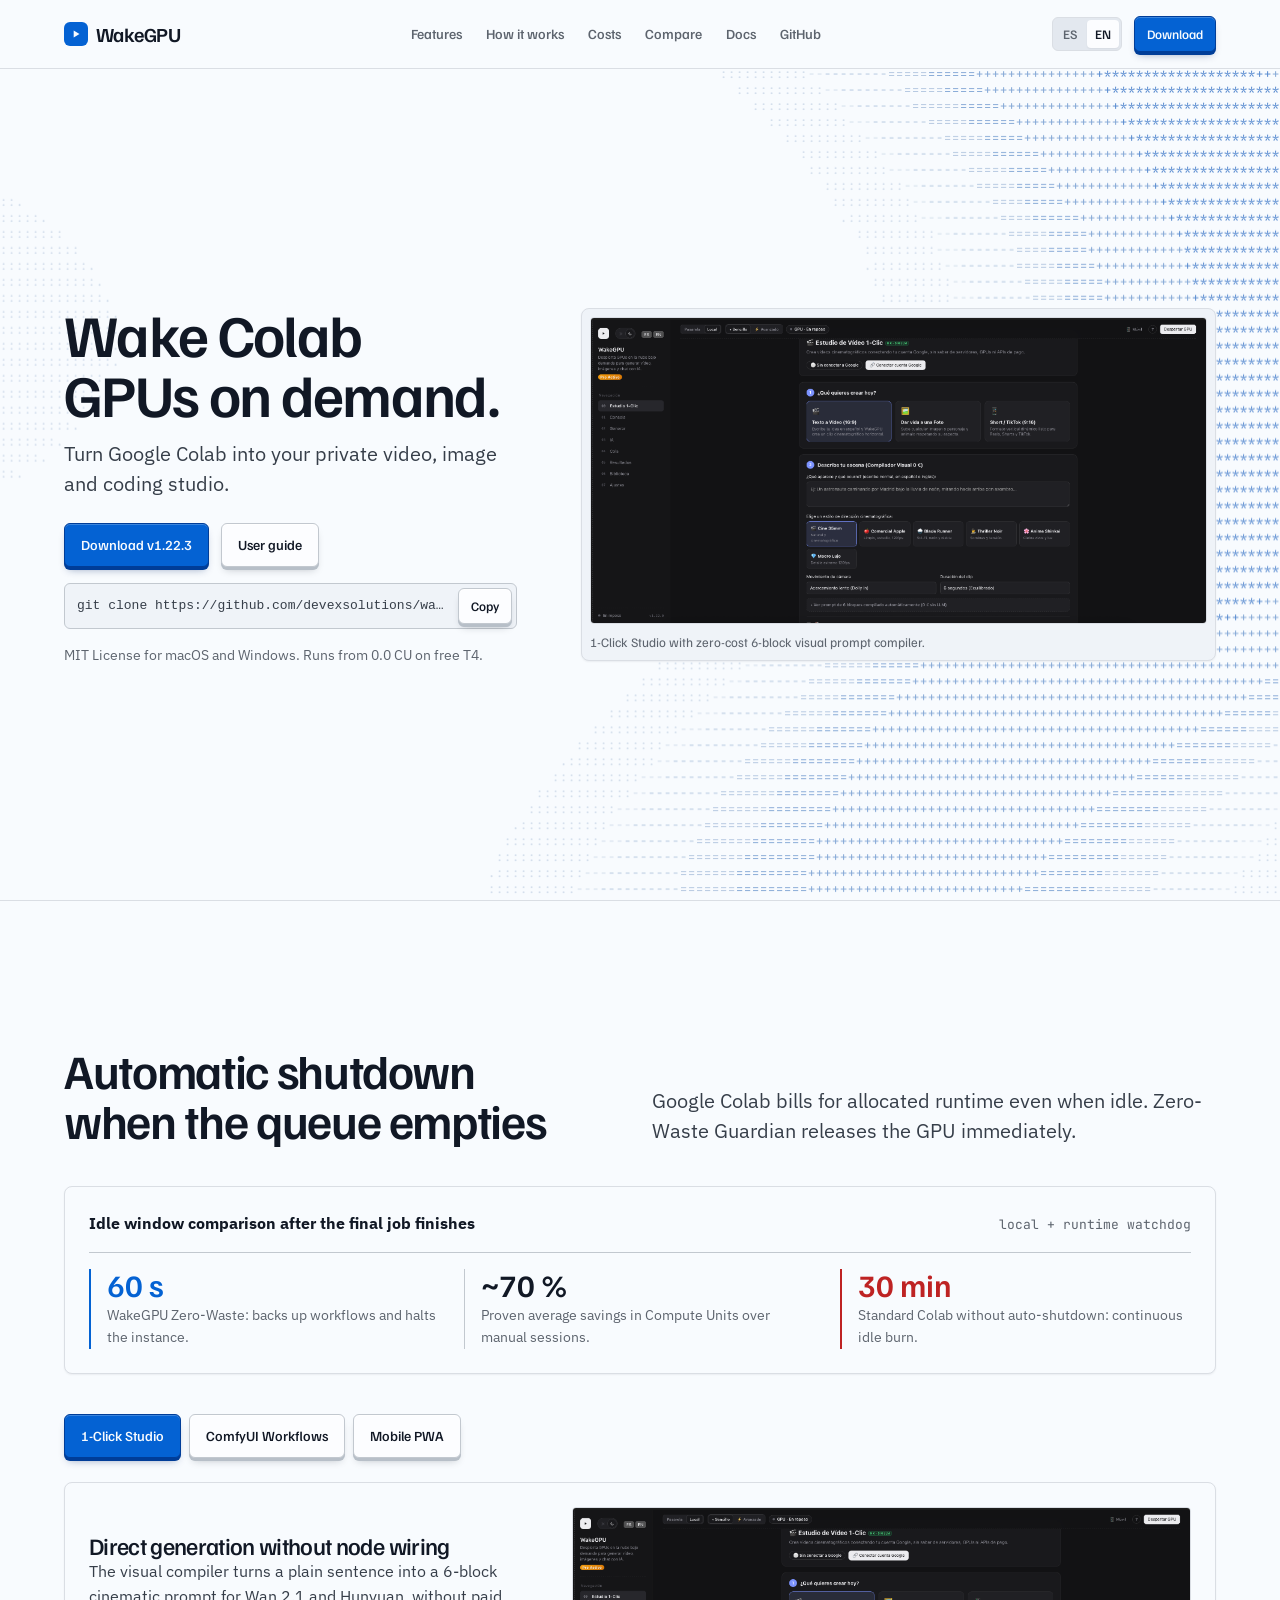
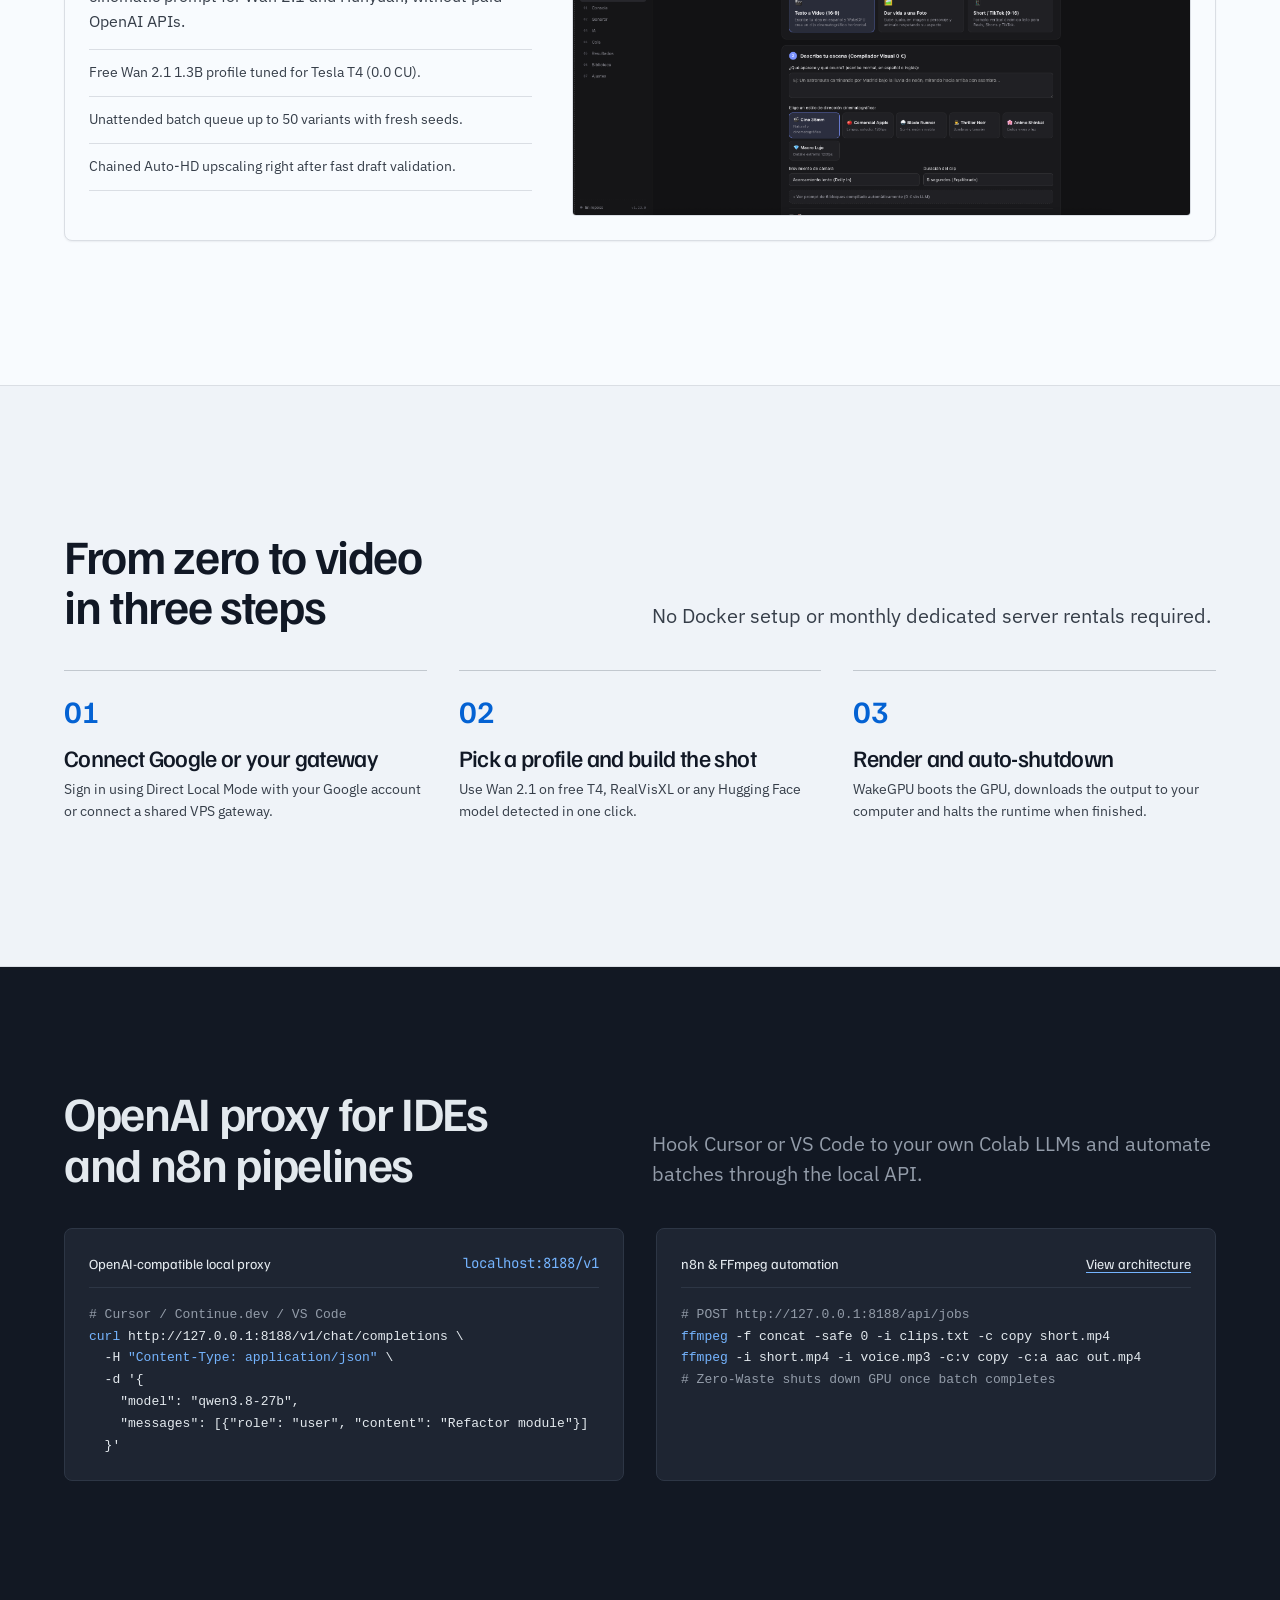
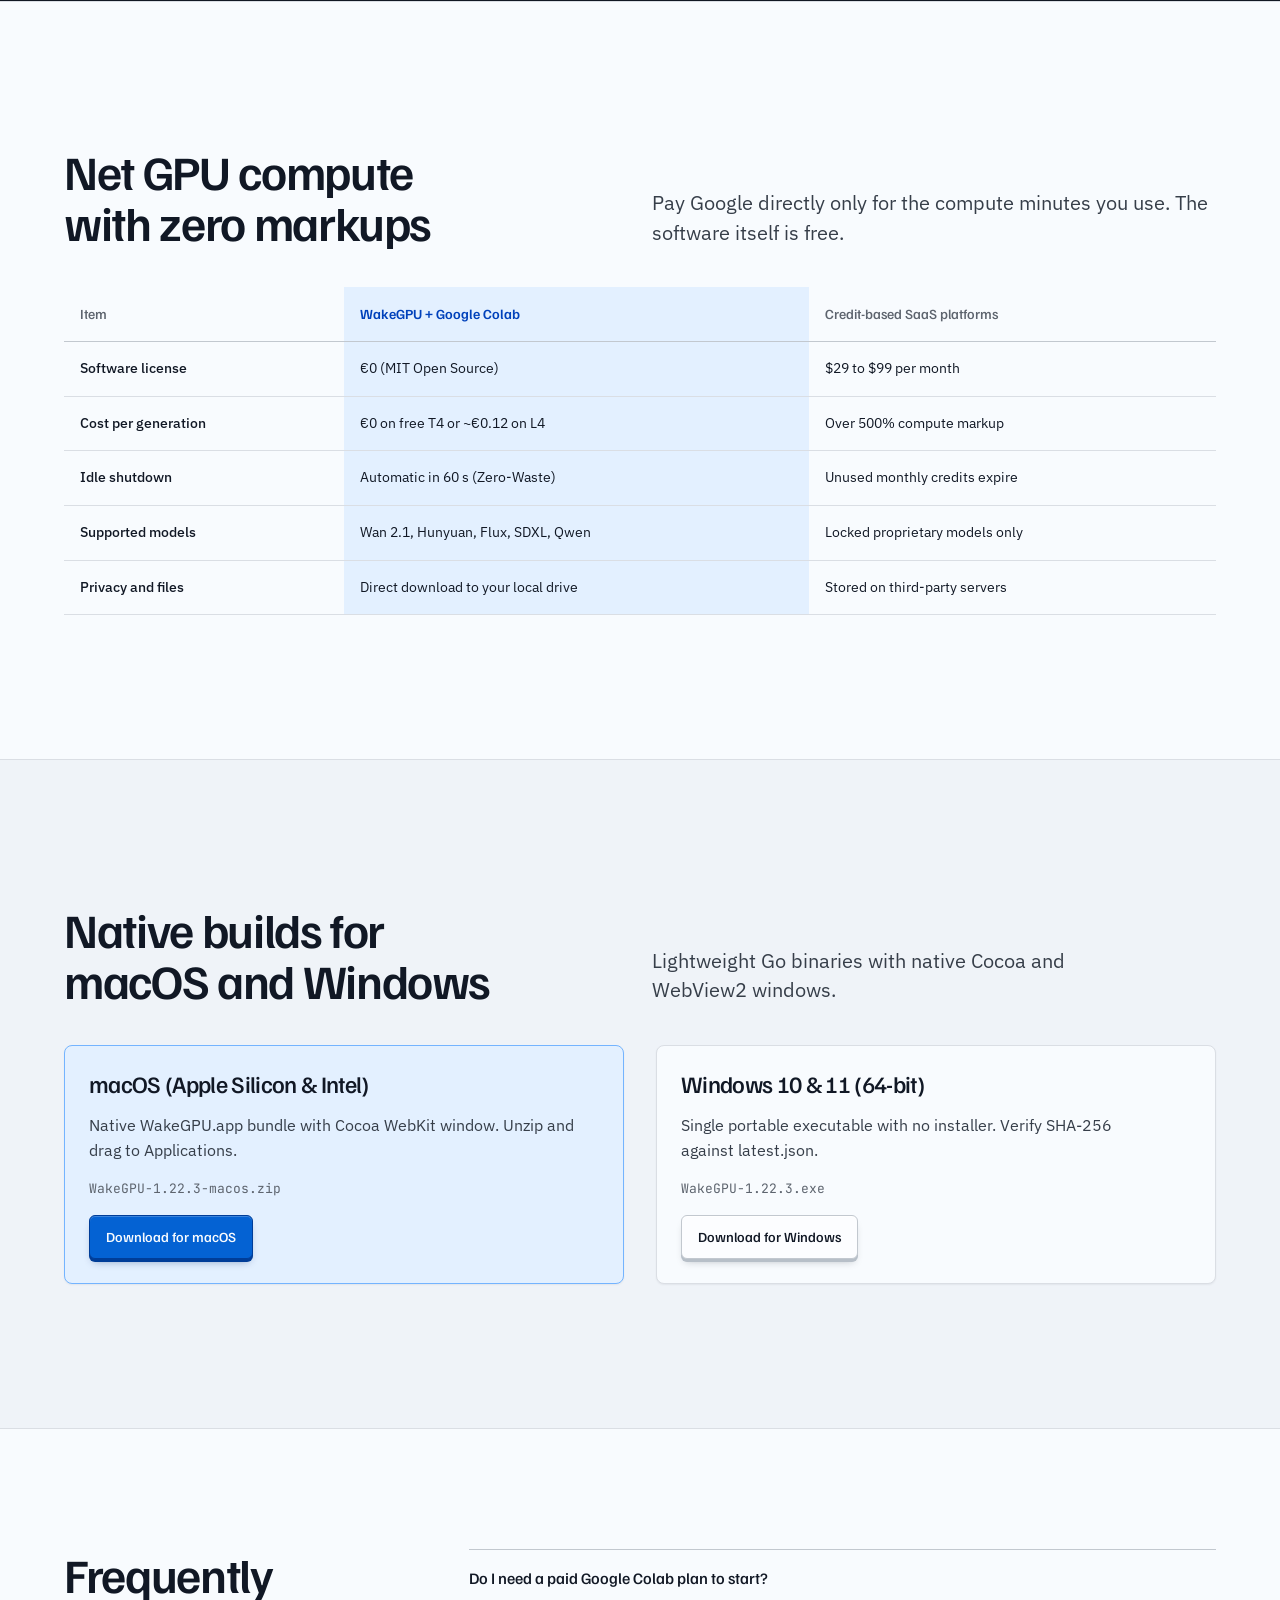
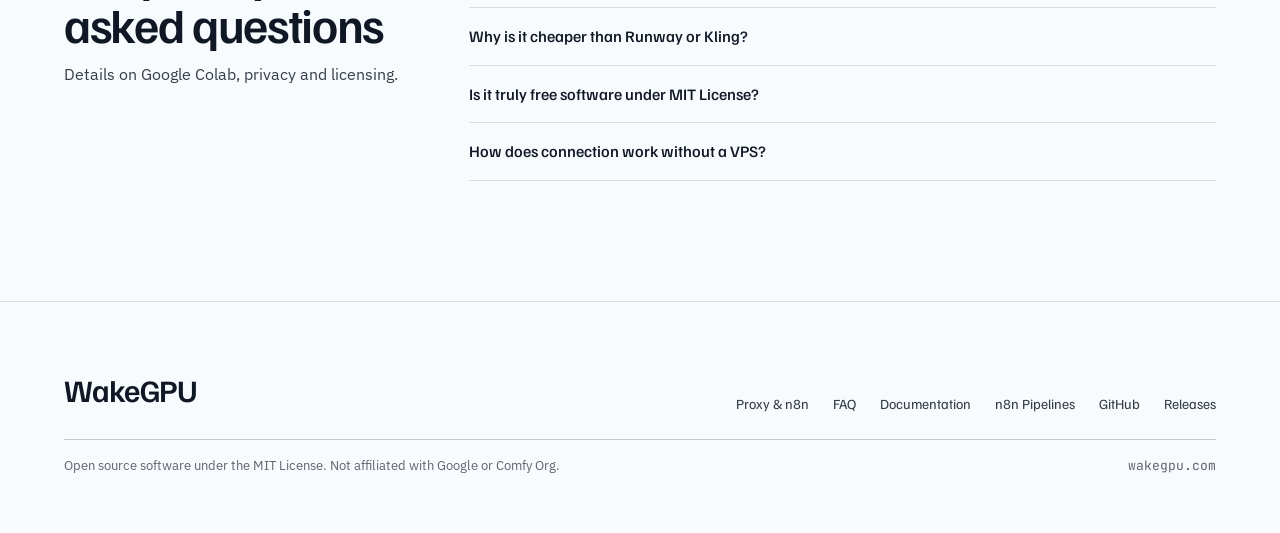
==== commit 253dd1b2: "feat(web): update mobile supervision screenshot with QR pairing dialog" ====
--- a/web/index.html
+++ b/web/index.html
@@ -187,7 +187,7 @@
           </ul>
         </div>
         <figure class="switcher-figure">
-          <img src="screenshots/google-colab-setup.png" alt="Conexión directa con Google Colab en WakeGPU" width="1280" height="720">
+          <img src="screenshots/mobile-remote.png" alt="Control Móvil y código QR de emparejamiento en WakeGPU" width="1024" height="494">
         </figure>
       </div>
     </div>
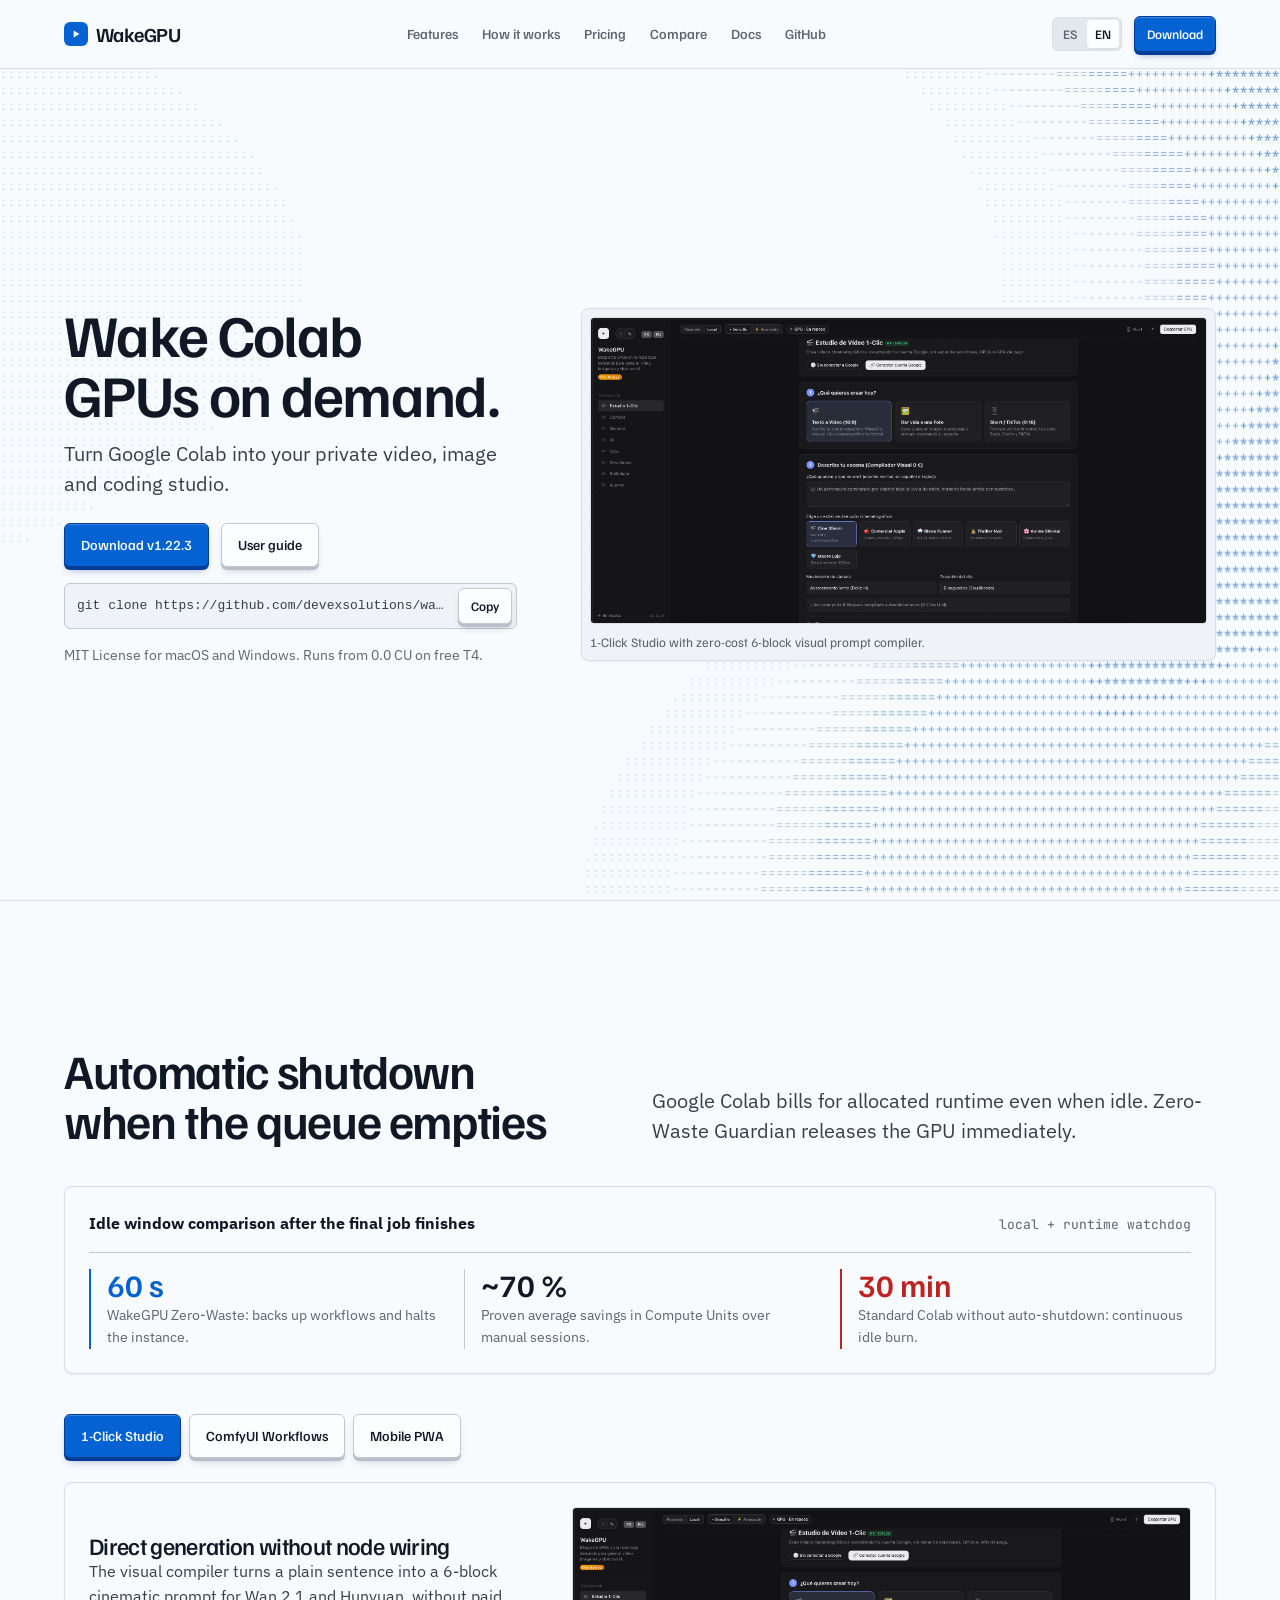
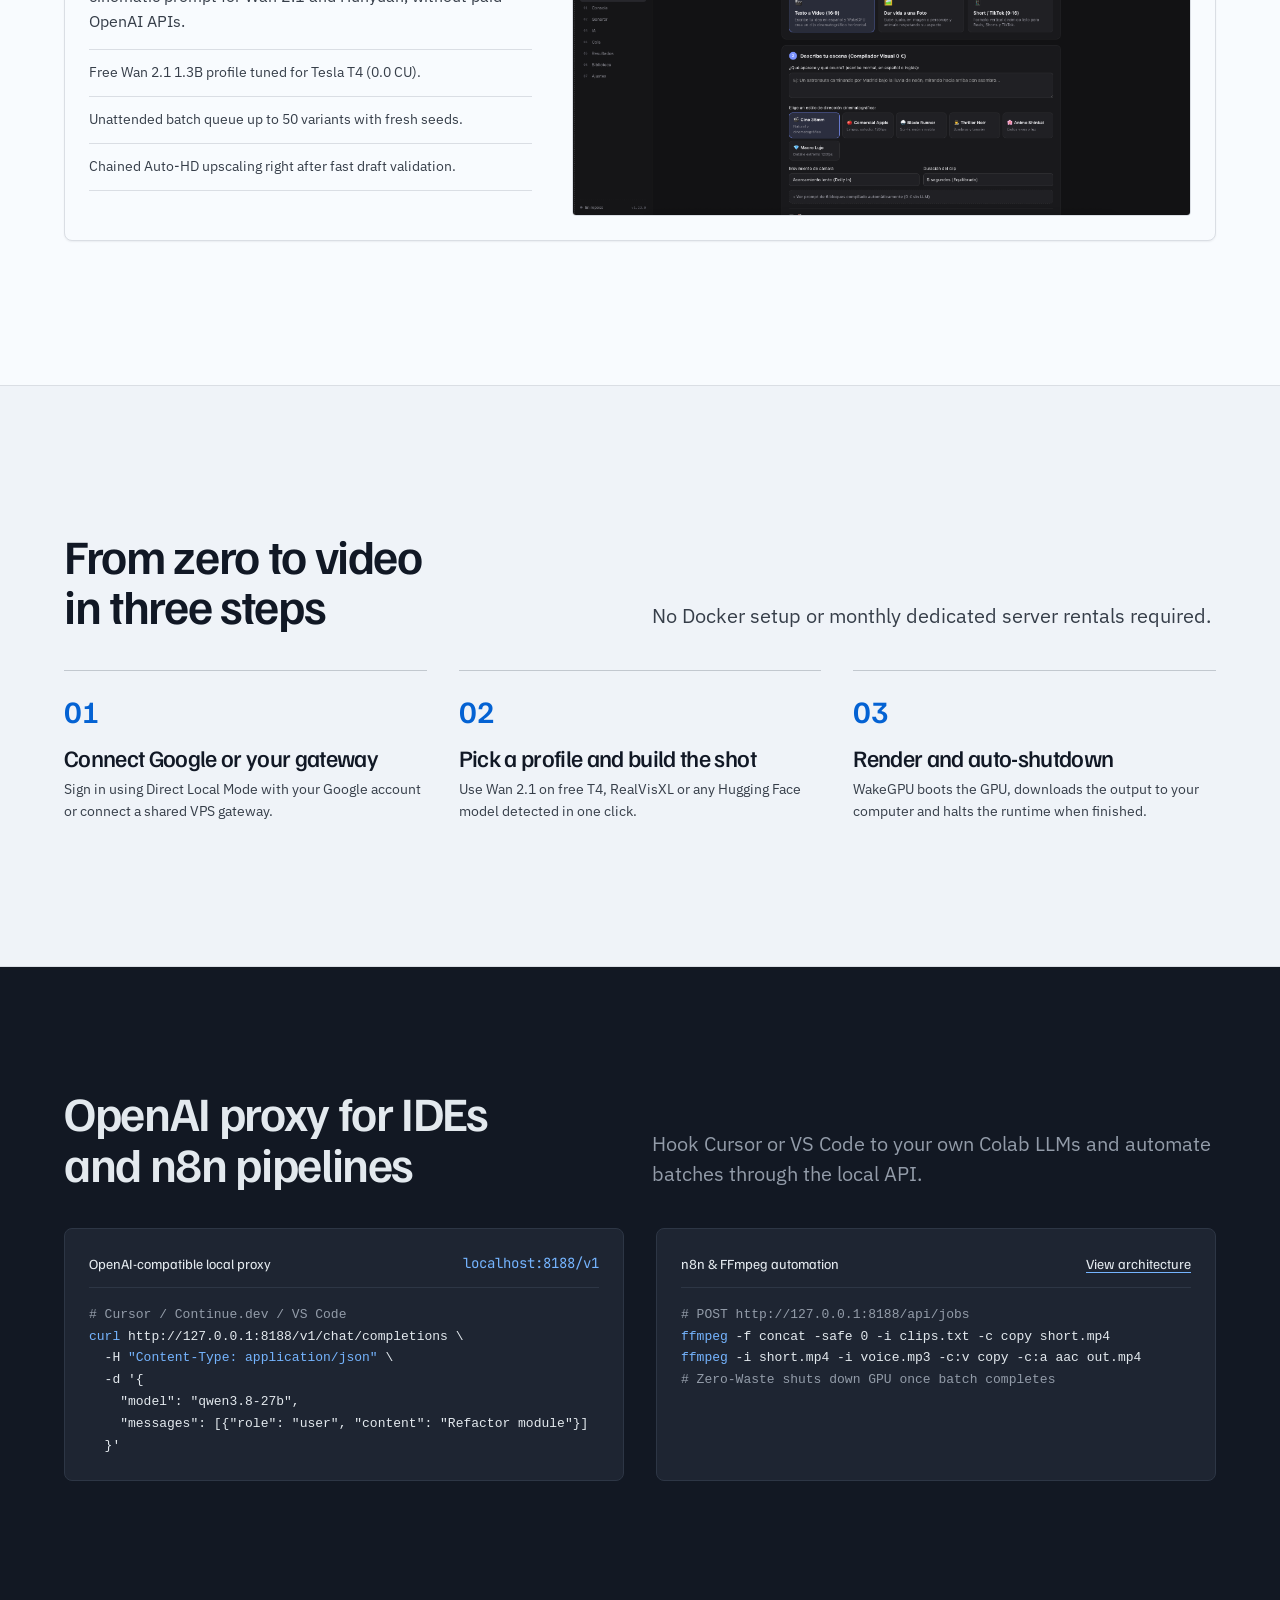
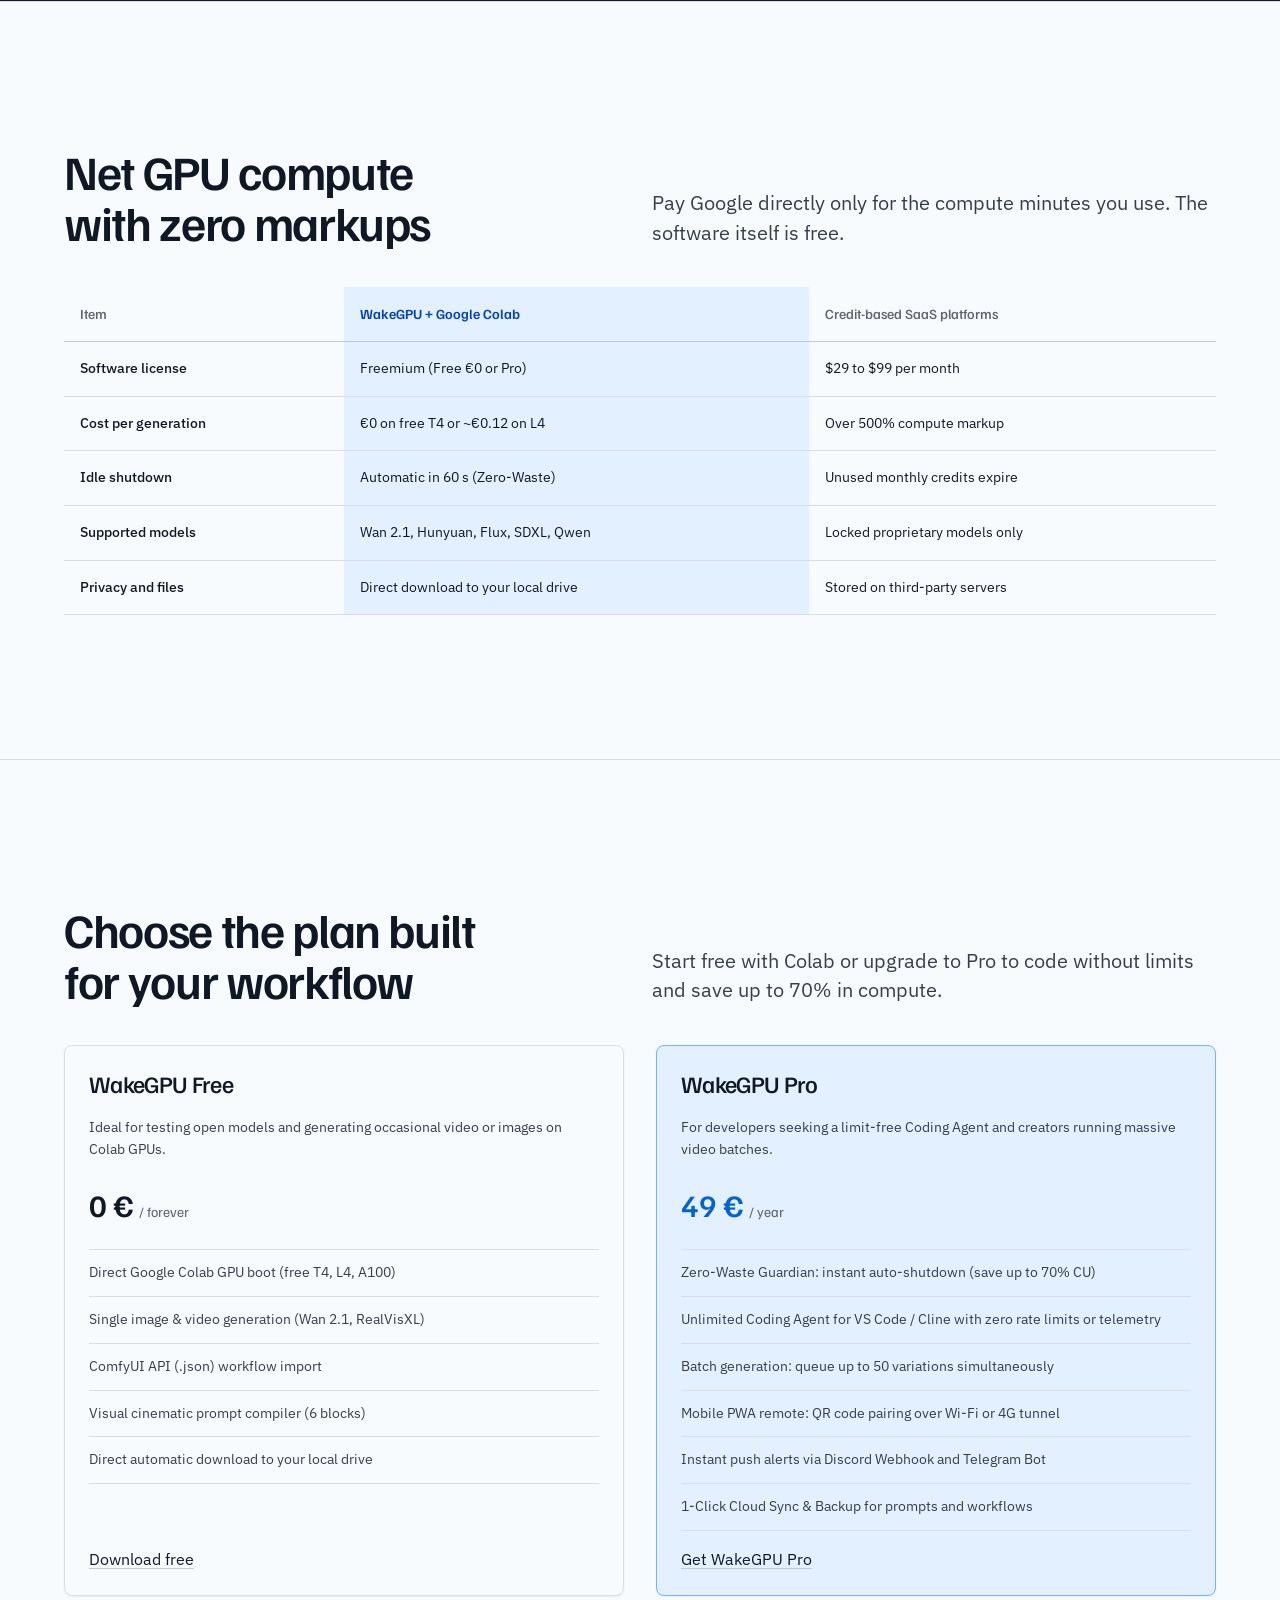
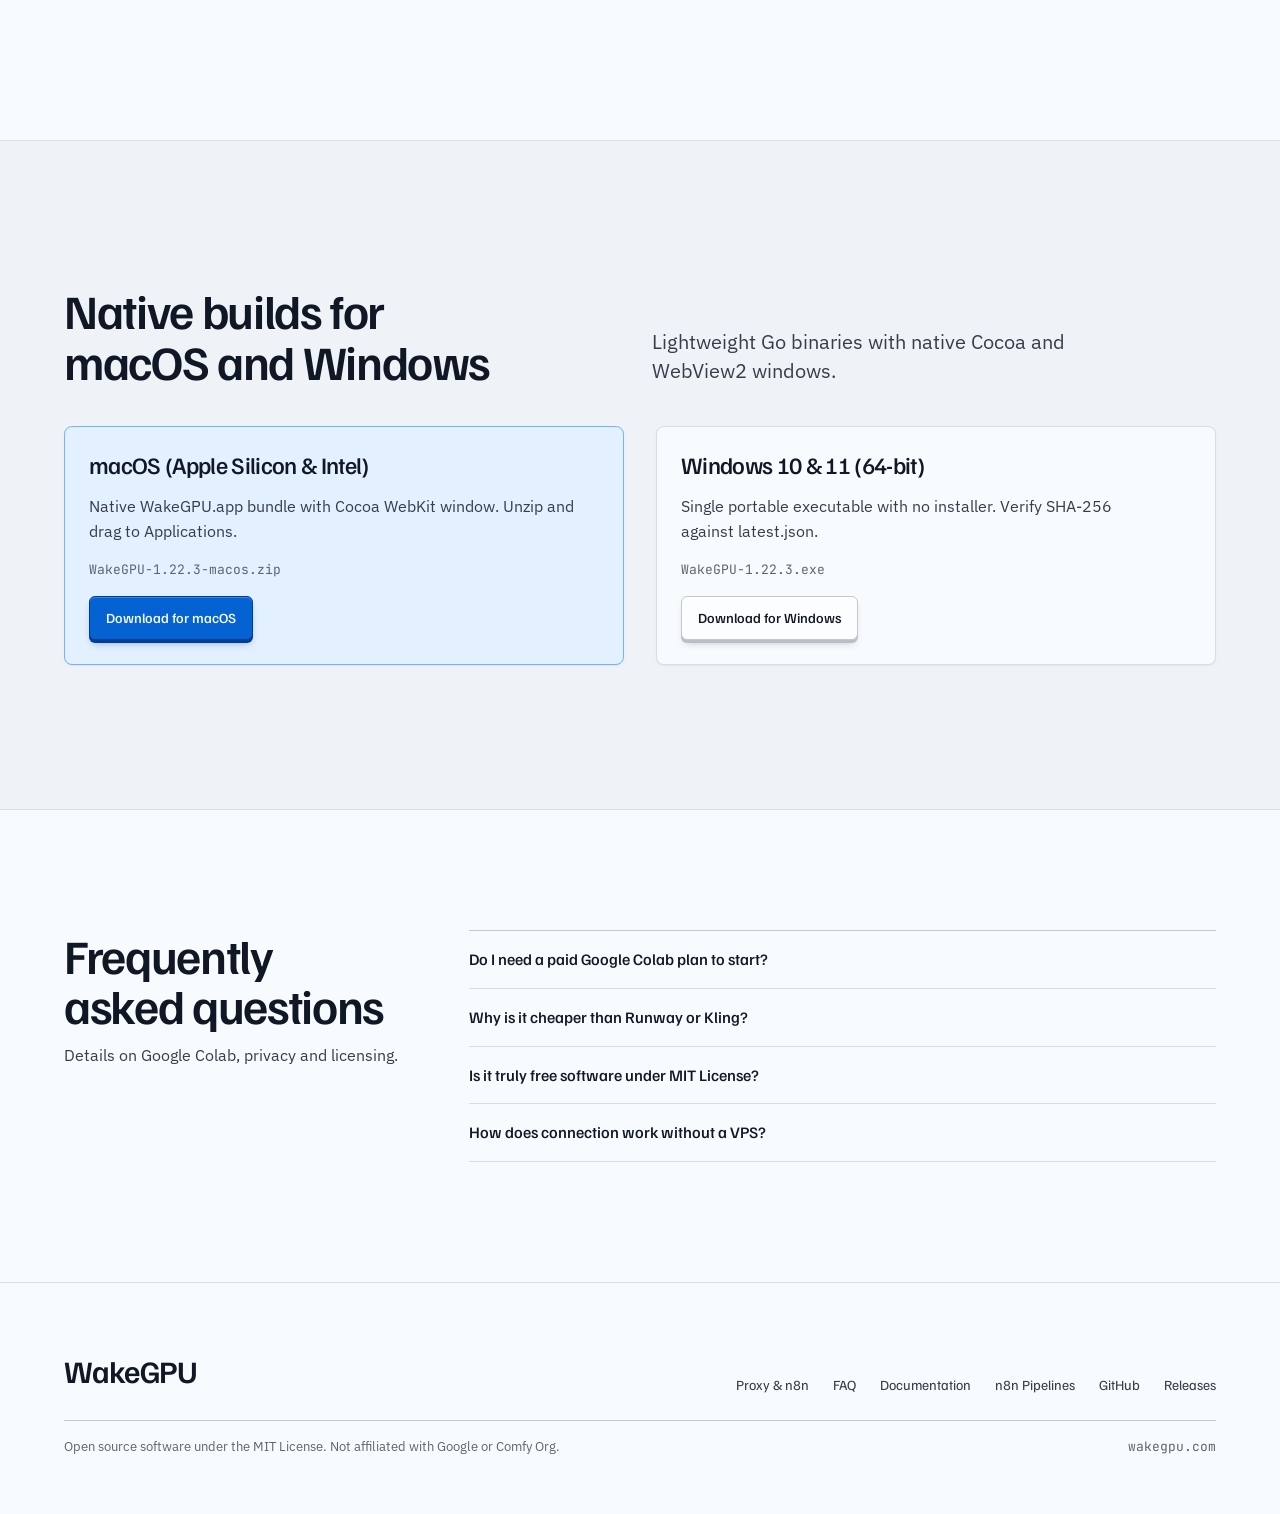
==== commit c8f5ca02: "feat(license): restore freemium model with coding agent support and update pricing (v1.22.4)" ====
--- a/web/index.html
+++ b/web/index.html
@@ -52,7 +52,7 @@
     <nav class="nav-links" aria-label="Principal">
       <a href="#funcionalidades" data-es="Funciones" data-en="Features">Funciones</a>
       <a href="#como-funciona" data-es="Cómo funciona" data-en="How it works">Cómo funciona</a>
-      <a href="#costes-cu" data-es="Costes" data-en="Costs">Costes</a>
+      <a href="#precios" data-es="Precios" data-en="Pricing">Precios</a>
       <a href="#comparativa" data-es="Comparativa" data-en="Compare">Comparativa</a>
       <a href="docs.html" data-es="Documentación" data-en="Docs">Documentación</a>
       <a href="https://github.com/devexsolutions/wakegpu" target="_blank" rel="noopener">GitHub</a>
@@ -287,7 +287,7 @@
           <tbody>
             <tr>
               <td data-es="Licencia del software" data-en="Software license">Licencia del software</td>
-              <td class="col-cobalt" data-es="0 € (Código abierto MIT)" data-en="€0 (MIT Open Source)">0 € (Código abierto MIT)</td>
+              <td class="col-cobalt" data-es="Freemium (Plan Free 0 € o Pro)" data-en="Freemium (Free €0 or Pro)">Freemium (Plan Free 0 € o Pro)</td>
               <td data-es="29 € a 99 € al mes" data-en="$29 to $99 per month">29 € a 99 € al mes</td>
             </tr>
             <tr>
@@ -312,6 +312,53 @@
             </tr>
           </tbody>
         </table>
+      </div>
+    </div>
+  </section>
+
+  <!-- FREEMIUM PRICING TIERS -->
+  <section class="sec sec--paper" id="precios">
+    <div class="container">
+      <div class="head-split">
+        <h2 data-es="Elige el plan adaptado a tu flujo de trabajo" data-en="Choose the plan built for your workflow">Elige el plan adaptado a tu flujo de trabajo</h2>
+        <p class="lead" data-es="Empieza gratis para generar con Colab o pásate a Pro para programar sin límites y ahorrar hasta un 70 % de cómputo." data-en="Start free with Colab or upgrade to Pro to code without limits and save up to 70% in compute.">
+          Empieza gratis para generar con Colab o pásate a Pro para programar sin límites y ahorrar hasta un 70 % de cómputo.
+        </p>
+      </div>
+
+      <div class="dl-grid">
+        <div class="cut dl-card">
+          <h3 style="margin:0 0 var(--space-2xs)" data-es="WakeGPU Free" data-en="WakeGPU Free">WakeGPU Free</h3>
+          <p class="prose" style="font-size:var(--text-sm)" data-es="Ideal para probar modelos abiertos y generar imágenes y vídeos puntuales en la GPU de Colab." data-en="Ideal for testing open models and generating occasional video or images on Colab GPUs.">
+            Ideal para probar modelos abiertos y generar imágenes y vídeos puntuales en la GPU de Colab.
+          </p>
+          <div class="ruler-val" style="margin:var(--space-sm) 0">0 € <span style="font-size:var(--text-sm);font-weight:400;color:var(--color-muted)" data-es="/ para siempre" data-en="/ forever">/ para siempre</span></div>
+          <ul class="switcher-list" style="margin-top:0">
+            <li data-es="Arranque directo de GPUs Google Colab (T4 gratis, L4, A100)" data-en="Direct Google Colab GPU boot (free T4, L4, A100)">Arranque directo de GPUs Google Colab (T4 gratis, L4, A100)</li>
+            <li data-es="Generación individual de vídeo (Wan 2.1) e imagen (RealVisXL)" data-en="Single image &amp; video generation (Wan 2.1, RealVisXL)">Generación individual de vídeo (Wan 2.1) e imagen (RealVisXL)</li>
+            <li data-es="Importación de flujos ComfyUI API (.json)" data-en="ComfyUI API (.json) workflow import">Importación de flujos ComfyUI API (.json)</li>
+            <li data-es="Compilador visual de prompts cinematográficos (6 bloques)" data-en="Visual cinematic prompt compiler (6 blocks)">Compilador visual de prompts cinematográficos (6 bloques)</li>
+            <li data-es="Descarga directa automática a tu disco local" data-en="Direct automatic download to your local drive">Descarga directa automática a tu disco local</li>
+          </ul>
+          <a href="#descargar" class="btn" style="margin-top:auto" data-es="Descargar gratis" data-en="Download free">Descargar gratis</a>
+        </div>
+
+        <div class="cut dl-card dl-card--primary">
+          <h3 style="margin:0 0 var(--space-2xs)" data-es="WakeGPU Pro" data-en="WakeGPU Pro">WakeGPU Pro</h3>
+          <p class="prose" style="font-size:var(--text-sm)" data-es="Para desarrolladores que buscan un Coding Agent sin cuotas y creadores que generan lotes masivos de vídeo." data-en="For developers seeking a limit-free Coding Agent and creators running massive video batches.">
+            Para desarrolladores que buscan un Coding Agent sin cuotas y creadores que generan lotes masivos de vídeo.
+          </p>
+          <div class="ruler-val ruler-val--accent" style="margin:var(--space-sm) 0">49 € <span style="font-size:var(--text-sm);font-weight:400;color:var(--color-muted)" data-es="/ año" data-en="/ year">/ año</span></div>
+          <ul class="switcher-list" style="margin-top:0">
+            <li data-es="Guardián Zero-Waste: auto-apagado inmediato (ahorro hasta 70 % de CU)" data-en="Zero-Waste Guardian: instant auto-shutdown (save up to 70% CU)">Guardián Zero-Waste: auto-apagado inmediato (ahorro hasta 70 % de CU)</li>
+            <li data-es="Coding Agent ilimitado para VS Code / Cline sin rate limits ni telemetría" data-en="Unlimited Coding Agent for VS Code / Cline with zero rate limits or telemetry">Coding Agent ilimitado para VS Code / Cline sin rate limits ni telemetría</li>
+            <li data-es="Generación por lotes: hasta 50 variantes en cola simultáneas" data-en="Batch generation: queue up to 50 variations simultaneously">Generación por lotes: hasta 50 variantes en cola simultáneas</li>
+            <li data-es="Control móvil PWA: emparejamiento con código QR en Wi-Fi o 4G" data-en="Mobile PWA remote: QR code pairing over Wi-Fi or 4G tunnel">Control móvil PWA: emparejamiento con código QR en Wi-Fi o 4G</li>
+            <li data-es="Alertas remotas push instantáneas en Discord Webhook y Telegram Bot" data-en="Instant push alerts via Discord Webhook and Telegram Bot">Alertas remotas push instantáneas en Discord Webhook y Telegram Bot</li>
+            <li data-es="Cloud Sync &amp; Backup de prompts y flujos en un clic" data-en="1-Click Cloud Sync &amp; Backup for prompts and workflows">Cloud Sync &amp; Backup de prompts y flujos en un clic</li>
+          </ul>
+          <a href="#descargar" class="btn btn--primary" style="margin-top:auto" data-es="Obtener WakeGPU Pro" data-en="Get WakeGPU Pro">Obtener WakeGPU Pro</a>
+        </div>
       </div>
     </div>
   </section>
